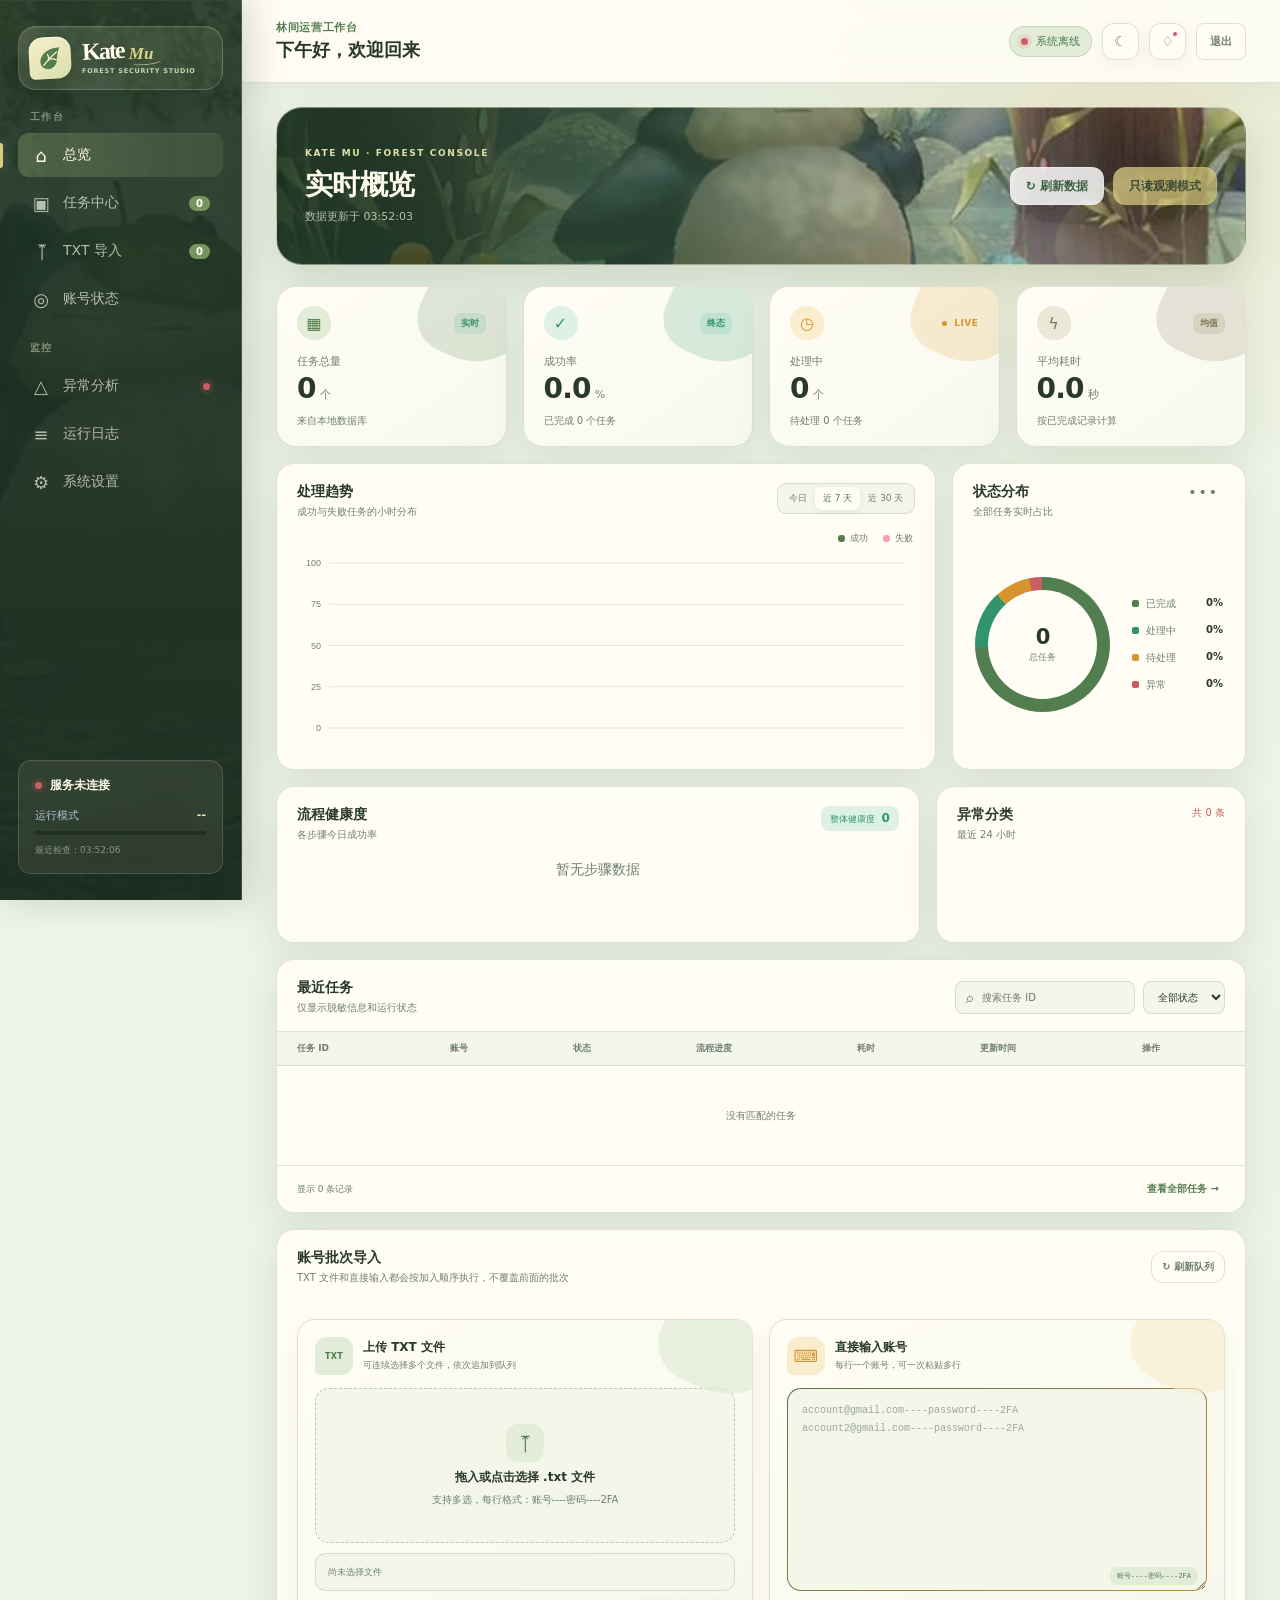
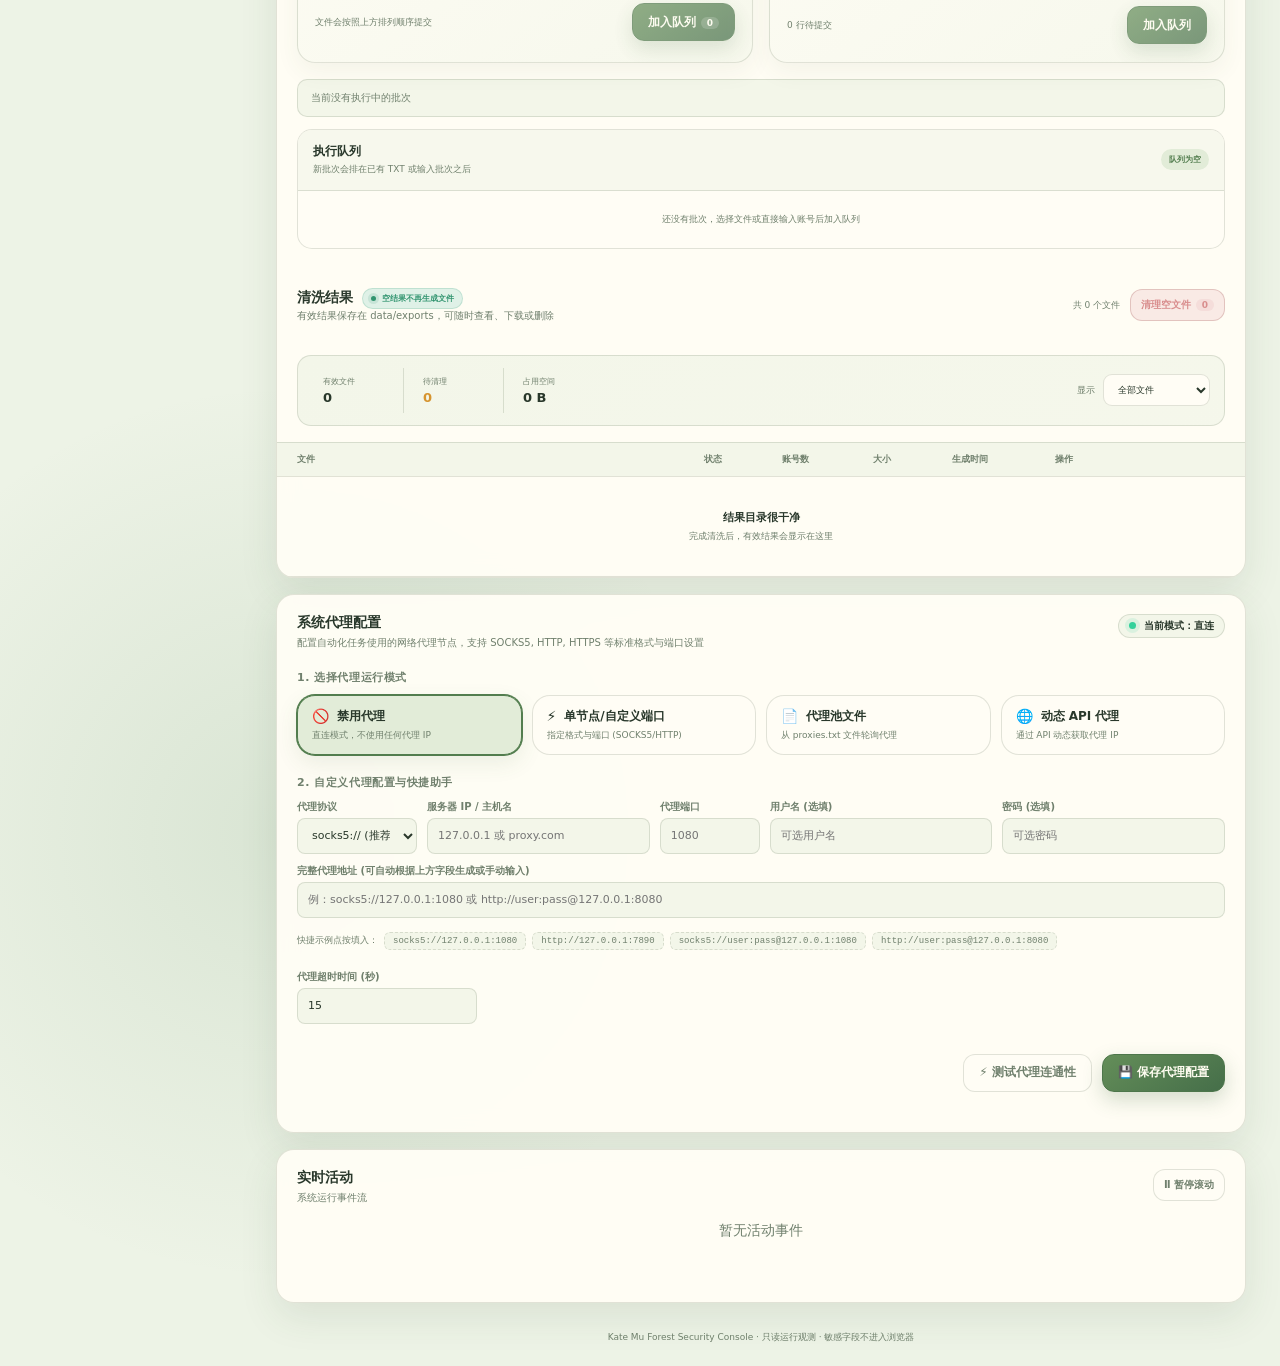
==== visual-dashboard/index.html @ 49e291da "Sample every proxy credential group" ====
<!doctype html>
<html lang="zh-CN">
<head>
  <meta charset="UTF-8">
  <meta name="viewport" content="width=device-width, initial-scale=1.0">
  <meta name="description" content="Kate Mu 森林主题账号安全处理工作台">
  <title>Kate Mu · 森林安全工作台</title>
  <link rel="icon" href="data:,">
  <link rel="stylesheet" href="styles.css?v=20260804-5">
</head>
<body>
  <div class="app-shell">
    <aside class="sidebar" id="sidebar">
      <a class="brand" href="#" aria-label="Kate Mu 首页">
        <span class="brand-mark" aria-hidden="true">
          <svg viewBox="0 0 48 48" role="img">
            <path class="leaf-main" d="M39.6 7.4C25.8 7.7 14.2 13.2 9.8 23.1c-3.2 7.2-.7 14.4 5.3 17.4 6.8 3.4 15.1.1 18.3-7.5 3.1-7.5 1.1-15.3 6.2-25.6Z"/>
            <path class="leaf-vein" d="M13.5 35.4c6.6-8.9 12.9-14.6 21.2-20.6M22 27.6c.2-4.3-.4-7.1-1.7-9.6M24.1 25.7c4.1-.3 7.1.2 9.8 1.4"/>
          </svg>
        </span>
        <span class="brand-copy">
          <strong class="brand-wordmark"><span>Kate</span><em>Mu</em></strong>
          <small>FOREST SECURITY STUDIO</small>
        </span>
      </a>

      <nav class="nav" aria-label="主导航">
        <p class="nav-label">工作台</p>
        <a class="nav-item active" href="#overview" data-view="overview">
          <span class="nav-icon">⌂</span><span>总览</span>
        </a>
        <a class="nav-item" href="#tasks" data-view="tasks">
          <span class="nav-icon">▣</span><span>任务中心</span><b class="nav-count" id="navTaskCount">0</b>
        </a>
        <a class="nav-item" href="#files" data-view="files">
          <span class="nav-icon">⤒</span><span>TXT 导入</span><b class="nav-count" id="exportCount">0</b>
        </a>
        <a class="nav-item" href="#accounts" data-view="accounts">
          <span class="nav-icon">◎</span><span>账号状态</span>
        </a>

        <p class="nav-label">监控</p>
        <a class="nav-item" href="#failures" data-view="failures">
          <span class="nav-icon">△</span><span>异常分析</span><b class="nav-dot"></b>
        </a>
        <a class="nav-item" href="#logs" data-view="logs">
          <span class="nav-icon">≡</span><span>运行日志</span>
        </a>
        <a class="nav-item" href="#settings" data-view="settings">
          <span class="nav-icon">⚙</span><span>系统设置</span>
        </a>
      </nav>

      <div class="sidebar-status">
        <div class="status-title"><span class="pulse" id="servicePulse"></span><span id="serviceStatus">正在连接服务</span></div>
        <div class="status-row"><span>运行模式</span><strong id="serviceMode">只读</strong></div>
        <div class="status-meter"><i id="serviceMeter" style="width: 0"></i></div>
        <small id="serviceChecked">最近检查：--</small>
      </div>
    </aside>
    <button class="sidebar-overlay" id="sidebarOverlay" aria-label="关闭菜单"></button>

    <main class="main-content">
      <header class="topbar">
        <button class="icon-button menu-button" id="menuButton" aria-label="打开菜单">☰</button>
        <div class="page-heading">
          <p>林间运营工作台</p>
          <h1>下午好，欢迎回来</h1>
        </div>
        <div class="topbar-actions">
          <div class="system-chip"><span class="pulse"></span>森林守护在线</div>
          <button class="icon-button" id="themeButton" aria-label="切换主题">☾</button>
          <button class="icon-button notification-button" aria-label="通知">♢<i></i></button>
          <form class="logout-form" action="/logout" method="post">
            <button class="logout-button" type="submit" title="退出登录" aria-label="退出登录">退出</button>
          </form>
        </div>
      </header>

      <section class="dashboard" id="overview">
        <div class="section-intro">
          <div class="intro-copy">
            <span class="forest-kicker">KATE MU · FOREST CONSOLE</span>
            <h2>实时概览</h2>
            <p id="currentTime">数据更新于 --:--:--</p>
          </div>
          <div class="intro-actions">
            <button class="button button-secondary" id="refreshButton">↻ 刷新数据</button>
            <button class="button button-primary" id="createButton" disabled title="只读控制台不提供账号操作">只读观测模式</button>
          </div>
        </div>

        <div class="metric-grid">
          <article class="metric-card accent-blue">
            <div class="metric-head"><span class="metric-icon">▦</span><span class="trend up">实时</span></div>
            <p>任务总量</p>
            <div class="metric-value"><strong id="metricTotal">0</strong><span>个</span></div>
            <small id="metricTotalHint">来自本地数据库</small>
          </article>
          <article class="metric-card accent-green">
            <div class="metric-head"><span class="metric-icon">✓</span><span class="trend up">终态</span></div>
            <p>成功率</p>
            <div class="metric-value"><strong id="metricSuccess">0.0</strong><span>%</span></div>
            <small id="metricSuccessHint">已完成 0 个任务</small>
          </article>
          <article class="metric-card accent-amber">
            <div class="metric-head"><span class="metric-icon">◷</span><span class="live-label"><i></i> LIVE</span></div>
            <p>处理中</p>
            <div class="metric-value"><strong id="metricProcessing">0</strong><span>个</span></div>
            <small id="metricProcessingHint">待处理 0 个任务</small>
          </article>
          <article class="metric-card accent-purple">
            <div class="metric-head"><span class="metric-icon">ϟ</span><span class="trend down">均值</span></div>
            <p>平均耗时</p>
            <div class="metric-value"><strong id="metricElapsed">0.0</strong><span>秒</span></div>
            <small>按已完成记录计算</small>
          </article>
        </div>

        <div class="analytics-grid">
          <article class="panel trend-panel">
            <div class="panel-head">
              <div><h3>处理趋势</h3><p>成功与失败任务的小时分布</p></div>
              <div class="segmented" id="rangeSelector">
                <button data-range="day">今日</button>
                <button class="active" data-range="week">近 7 天</button>
                <button data-range="month">近 30 天</button>
              </div>
            </div>
            <div class="legend"><span><i class="legend-success"></i>成功</span><span><i class="legend-failed"></i>失败</span></div>
            <div class="chart-wrap"><canvas id="trendChart" aria-label="处理趋势图"></canvas></div>
          </article>

          <article class="panel status-panel">
            <div class="panel-head">
              <div><h3>状态分布</h3><p>全部任务实时占比</p></div>
              <button class="more-button" aria-label="更多">•••</button>
            </div>
            <div class="donut-area">
              <div class="donut-chart" id="donutChart"><div><strong id="donutTotal">0</strong><span>总任务</span></div></div>
              <div class="donut-legend">
                <div><span><i class="dot verified"></i>已完成</span><strong id="distributionVerified">0%</strong></div>
                <div><span><i class="dot processing"></i>处理中</span><strong id="distributionProcessing">0%</strong></div>
                <div><span><i class="dot pending"></i>待处理</span><strong id="distributionPending">0%</strong></div>
                <div><span><i class="dot failed"></i>异常</span><strong id="distributionFailed">0%</strong></div>
              </div>
            </div>
          </article>
        </div>

        <div class="operations-grid">
          <article class="panel flow-panel">
            <div class="panel-head">
              <div><h3>流程健康度</h3><p>各步骤今日成功率</p></div>
              <span class="health-score">整体健康度 <b id="healthScore">0</b></span>
            </div>
            <div class="step-list" id="stepList"></div>
          </article>

          <article class="panel failure-panel">
            <div class="panel-head">
              <div><h3>异常分类</h3><p>最近 24 小时</p></div>
              <span class="total-failures" id="totalFailures">共 0 条</span>
            </div>
            <div class="failure-bars" id="failureBars"></div>
          </article>
        </div>

        <article class="panel table-panel" id="tasks">
          <div class="panel-head table-heading">
            <div><h3>最近任务</h3><p>仅显示脱敏信息和运行状态</p></div>
            <div class="table-tools">
              <label class="search-box"><span>⌕</span><input id="taskSearch" type="search" placeholder="搜索任务 ID"></label>
              <select id="statusFilter" aria-label="筛选状态">
                <option value="all">全部状态</option>
                <option value="VERIFIED">已完成</option>
                <option value="SANITIZING">处理中</option>
                <option value="PENDING">待处理</option>
                <option value="FAILED">异常</option>
              </select>
            </div>
          </div>
          <div class="table-scroll">
            <table>
              <thead><tr><th>任务 ID</th><th>账号</th><th>状态</th><th>流程进度</th><th>耗时</th><th>更新时间</th><th>操作</th></tr></thead>
              <tbody id="taskTableBody"></tbody>
            </table>
          </div>
          <div class="table-footer"><span id="tableCount">显示 6 条记录</span><button>查看全部任务 →</button></div>
        </article>

        <article class="panel import-panel" id="files">
          <div class="panel-head table-heading">
            <div><h3>账号批次导入</h3><p>TXT 文件和直接输入都会按加入顺序执行，不覆盖前面的批次</p></div>
            <button class="button button-secondary compact" id="refreshExports">↻ 刷新队列</button>
          </div>
          <div class="import-body">
            <div class="import-method-grid">
              <section class="import-method-card file-import-card">
                <div class="import-method-head">
                  <span class="import-method-icon">TXT</span>
                  <div><h4>上传 TXT 文件</h4><p>可连续选择多个文件，依次追加到队列</p></div>
                </div>
                <div class="dropzone compact-dropzone" id="uploadDropzone" role="button" tabindex="0" aria-label="选择 TXT 文件">
                  <div class="dropzone-icon">⤒</div>
                  <strong>拖入或点击选择 .txt 文件</strong>
                  <small>支持多选，每行格式：账号----密码----2FA</small>
                  <input type="file" id="txtFileInput" accept=".txt" multiple hidden>
                </div>
                <div class="selected-file-queue" id="selectedFileQueue">
                  <span class="selected-files-empty">尚未选择文件</span>
                </div>
                <div class="import-method-actions">
                  <span>文件会按照上方排列顺序提交</span>
                  <button class="button button-primary" id="uploadButton" disabled>
                    <span id="uploadQueueLabel">加入队列</span><b id="selectedFileCount">0</b>
                  </button>
                </div>
              </section>

              <section class="import-method-card paste-import-card">
                <div class="import-method-head">
                  <span class="import-method-icon paste">⌨</span>
                  <div><h4>直接输入账号</h4><p>每行一个账号，可一次粘贴多行</p></div>
                </div>
                <label class="credential-input-wrap" for="credentialTextInput">
                  <textarea id="credentialTextInput" spellcheck="false" placeholder="account@gmail.com----password----2FA&#10;account2@gmail.com----password----2FA"></textarea>
                  <span class="credential-format">账号----密码----2FA</span>
                </label>
                <div class="import-method-actions">
                  <span id="credentialLineCount">0 行待提交</span>
                  <button class="button button-primary" id="queueTextButton" disabled>加入队列</button>
                </div>
              </section>
            </div>

            <div class="import-status" id="importStatus">当前没有执行中的批次</div>
            <div class="import-queue-panel">
              <div class="import-queue-head">
                <div><h4>执行队列</h4><p>新批次会排在已有 TXT 或输入批次之后</p></div>
                <span id="importQueueSummary">队列为空</span>
              </div>
              <div class="import-queue-list" id="importQueueList">
                <div class="import-queue-empty">还没有批次，选择文件或直接输入账号后加入队列</div>
              </div>
            </div>
          </div>
          <div class="panel-head table-heading export-heading">
            <div>
              <div class="export-title-row">
                <h3>清洗结果</h3>
                <span class="export-policy-badge"><i></i>空结果不再生成文件</span>
              </div>
              <p>有效结果保存在 data/exports，可随时查看、下载或删除</p>
            </div>
            <div class="export-heading-actions">
              <span class="export-count-label" id="exportCountLabel">共 0 个文件</span>
              <button class="button button-danger compact" id="cleanupEmptyExports" disabled>
                <span id="cleanupEmptyLabel">清理空文件</span><b id="emptyExportCount">0</b>
              </button>
            </div>
          </div>
          <div class="export-summary-bar">
            <div class="export-summary-group">
              <div class="export-stat"><span>有效文件</span><strong id="validExportCount">0</strong></div>
              <div class="export-stat warning"><span>待清理</span><strong id="invalidExportCount">0</strong></div>
              <div class="export-stat"><span>占用空间</span><strong id="exportTotalSize">0 B</strong></div>
            </div>
            <label class="export-filter">
              <span>显示</span>
              <select id="exportFilter" aria-label="筛选清洗结果">
                <option value="all">全部文件</option>
                <option value="valid">仅有效文件</option>
                <option value="empty">仅空文件</option>
              </select>
            </label>
          </div>
          <div class="table-scroll">
            <table class="export-table">
              <thead><tr><th>文件</th><th>状态</th><th>账号数</th><th>大小</th><th>生成时间</th><th>操作</th></tr></thead>
              <tbody id="exportTableBody"></tbody>
            </table>
          </div>
        </article>

        <article class="panel settings-panel" id="settings">
          <div class="panel-head">
            <div>
              <h3>系统代理配置</h3>
              <p>配置自动化任务使用的网络代理节点，支持 SOCKS5, HTTP, HTTPS 等标准格式与端口设置</p>
            </div>
            <div class="proxy-badge" id="proxyStatusBadge">
              <span class="pulse" id="proxyPulse"></span><strong id="proxyActiveLabel">当前模式：直连</strong>
            </div>
          </div>

          <div class="settings-body">
            <div class="settings-group">
              <label class="group-title">1. 选择代理运行模式</label>
              <div class="proxy-mode-grid">
                <label class="mode-card">
                  <input type="radio" name="proxyMode" value="none" checked>
                  <div class="card-content">
                    <div class="card-head"><span class="mode-icon">🚫</span><strong>禁用代理</strong></div>
                    <p>直连模式，不使用任何代理 IP</p>
                  </div>
                </label>
                <label class="mode-card">
                  <input type="radio" name="proxyMode" value="custom">
                  <div class="card-content">
                    <div class="card-head"><span class="mode-icon">⚡</span><strong>单节点/自定义端口</strong></div>
                    <p>指定格式与端口 (SOCKS5/HTTP)</p>
                  </div>
                </label>
                <label class="mode-card">
                  <input type="radio" name="proxyMode" value="file">
                  <div class="card-content">
                    <div class="card-head"><span class="mode-icon">📄</span><strong>代理池文件</strong></div>
                    <p>从 proxies.txt 文件轮询代理</p>
                  </div>
                </label>
                <label class="mode-card">
                  <input type="radio" name="proxyMode" value="api">
                  <div class="card-content">
                    <div class="card-head"><span class="mode-icon">🌐</span><strong>动态 API 代理</strong></div>
                    <p>通过 API 动态获取代理 IP</p>
                  </div>
                </label>
              </div>
            </div>

            <div class="settings-group mode-panel" id="customProxyPanel">
              <label class="group-title">2. 自定义代理配置与快捷助手</label>
              
              <div class="builder-grid">
                <div class="form-field">
                  <label for="builderScheme">代理协议</label>
                  <select id="builderScheme">
                    <option value="socks5">socks5:// (推荐)</option>
                    <option value="http">http://</option>
                    <option value="https">https://</option>
                    <option value="socks5h">socks5h://</option>
                  </select>
                </div>
                <div class="form-field">
                  <label for="builderHost">服务器 IP / 主机名</label>
                  <input type="text" id="builderHost" placeholder="127.0.0.1 或 proxy.com">
                </div>
                <div class="form-field">
                  <label for="builderPort">代理端口</label>
                  <input type="number" id="builderPort" placeholder="1080" min="1" max="65535">
                </div>
                <div class="form-field">
                  <label for="builderUser">用户名 (选填)</label>
                  <input type="text" id="builderUser" placeholder="可选用户名">
                </div>
                <div class="form-field">
                  <label for="builderPass">密码 (选填)</label>
                  <input type="password" id="builderPass" placeholder="可选密码">
                </div>
              </div>

              <div class="form-field full-width">
                <label for="customProxyInput">完整代理地址 (可自动根据上方字段生成或手动输入)</label>
                <input type="text" id="customProxyInput" placeholder="例：socks5://127.0.0.1:1080 或 http://user:pass@127.0.0.1:8080">
              </div>

              <div class="format-presets">
                <span class="preset-label">快捷示例点按填入：</span>
                <button type="button" class="preset-chip" data-preset="socks5://127.0.0.1:1080">socks5://127.0.0.1:1080</button>
                <button type="button" class="preset-chip" data-preset="http://127.0.0.1:7890">http://127.0.0.1:7890</button>
                <button type="button" class="preset-chip" data-preset="socks5://user:pass@127.0.0.1:1080">socks5://user:pass@127.0.0.1:1080</button>
                <button type="button" class="preset-chip" data-preset="http://user:pass@127.0.0.1:8080">http://user:pass@127.0.0.1:8080</button>
              </div>
            </div>

            <div class="settings-group mode-panel" id="fileProxyPanel" style="display: none;">
              <label class="group-title">2. 上传代理池文件</label>
              <input type="hidden" id="proxyFileInput" value="">
              <input type="file" id="proxyPoolFileInput" accept=".txt,text/plain" hidden>
              <div class="proxy-file-upload">
                <button type="button" class="button button-secondary" id="chooseProxyFileBtn">选择 TXT 文件</button>
                <div class="proxy-file-summary">
                  <strong id="proxyPoolFileName">尚未上传代理池</strong>
                  <small id="proxyPoolFileMeta">文件将保存到持久化存储</small>
                </div>
                <button type="button" class="button button-primary" id="uploadProxyFileBtn" disabled>上传并启用</button>
              </div>
              <div class="format-presets">
                <span class="preset-label">代理池文件格式规范 (每行一个，自动解析以下格式)：</span>
                <span class="preset-chip">socks5://user:pass@host:port</span>
                <span class="preset-chip">http://user:pass@host:port</span>
                <span class="preset-chip">host:port:user:pass</span>
                <span class="preset-chip">host:port</span>
              </div>
            </div>

            <div class="settings-group mode-panel" id="apiProxyPanel" style="display: none;">
              <label class="group-title">2. 动态 API 配置</label>
              <div class="form-field full-width">
                <label for="proxyApiUrlInput">代理 API 提取地址</label>
                <input type="text" id="proxyApiUrlInput" placeholder="https://api.proxyservice.com/get?num=1&format=json">
              </div>
            </div>

            <div class="settings-group">
              <div class="form-field short-width">
                <label for="proxyTimeoutInput">代理超时时间 (秒)</label>
                <input type="number" id="proxyTimeoutInput" value="15" min="3" max="120">
              </div>
            </div>

            <div class="test-result-box" id="testResultBox" style="display: none;"></div>

            <div class="settings-actions">
              <button class="button button-secondary" id="testProxyBtn">⚡ 测试代理连通性</button>
              <button class="button button-primary" id="saveProxyBtn">💾 保存代理配置</button>
            </div>
          </div>
        </article>

        <article class="panel activity-panel" id="logs">
          <div class="panel-head">
            <div><h3>实时活动</h3><p>系统运行事件流</p></div>
            <button class="button button-secondary compact" id="pauseLogButton">Ⅱ 暂停滚动</button>
          </div>
          <div class="activity-stream" id="activityStream"></div>
        </article>
      </section>

        <footer>Kate Mu Forest Security Console · 只读运行观测 · 敏感字段不进入浏览器</footer>
    </main>
  </div>

  <div class="modal-backdrop" id="exportModal" aria-hidden="true">
    <div class="modal export-modal">
      <button class="modal-close" id="exportModalClose" aria-label="关闭">×</button>
      <div class="modal-icon">⤓</div>
      <h3 id="exportModalTitle">查看 TXT</h3>
      <p>每行格式：邮箱----新密码----新2FA</p>
      <pre id="exportModalContent"></pre>
      <a class="button button-primary modal-submit" id="exportDownload" href="#" download>下载 TXT</a>
    </div>
  </div>

  <div class="toast" id="toast"><span>✓</span><p>数据已刷新</p></div>
  <script src="app.js?v=20260804-8"></script>
</body>
</html>
---- visual-dashboard/styles.css ----
/* Forest watercolor theme inspired by the supplied pond illustration */
:root {
  --bg: #edf3e6;
  --surface: #fffdf5;
  --surface-soft: #f3f6e9;
  --sidebar: #263a2c;
  --sidebar-soft: rgba(246, 239, 210, .09);
  --text: #29382b;
  --muted: #70806d;
  --border: rgba(68, 91, 58, .16);
  --primary: #527d4e;
  --primary-soft: #e2ecd8;
  --green: #31946f;
  --green-soft: #dff1e7;
  --amber: #d6942f;
  --amber-soft: #faedcd;
  --red: #c95f62;
  --red-soft: #f7e2df;
  --purple: #7d7758;
  --purple-soft: #ebe8d8;
  --shadow: 0 14px 38px rgba(53, 75, 47, .10);
  --radius: 18px;
  --leaf-gradient: linear-gradient(145deg, #89ad68 0%, #456f48 100%);
}

body.dark {
  --bg: #111c16;
  --surface: #1a2920;
  --surface-soft: #23352a;
  --text: #f1f0df;
  --muted: #abb8a4;
  --border: rgba(191, 210, 171, .14);
  --primary: #8caf72;
  --primary-soft: #2d442f;
  --green: #67c49d;
  --green-soft: #234438;
  --amber: #e1ad58;
  --amber-soft: #48381f;
  --red: #e38282;
  --red-soft: #492a2b;
  --purple: #c0b98c;
  --purple-soft: #3c3a2c;
  --shadow: 0 16px 42px rgba(0, 0, 0, .26);
}

* { box-sizing: border-box; }
html { scroll-behavior: smooth; }
body {
  margin: 0;
  background: var(--bg);
  color: var(--text);
  font-family: Inter, "PingFang SC", "Microsoft YaHei", system-ui, -apple-system, sans-serif;
  font-size: 14px;
  transition: background .25s, color .25s;
}
button, input, select { font: inherit; }
button, a { -webkit-tap-highlight-color: transparent; }
button { cursor: pointer; }
button:disabled { cursor: not-allowed; opacity: .7; }
a { color: inherit; text-decoration: none; }

.app-shell { min-height: 100vh; }
.sidebar {
  position: fixed;
  inset: 0 auto 0 0;
  z-index: 30;
  width: 242px;
  padding: 26px 18px;
  display: flex;
  flex-direction: column;
  background: var(--sidebar);
  color: #b9c4d5;
  transition: transform .25s ease;
}
.sidebar-overlay { display: none; }
.brand { display: flex; align-items: center; gap: 12px; padding: 0 10px 24px; color: white; }
.brand-mark {
  width: 42px; height: 42px; border-radius: 13px; display: grid; place-items: center;
  background: linear-gradient(145deg, #3f7bf0, #6b62e9); font-size: 21px; font-weight: 800;
  box-shadow: 0 8px 22px rgba(47, 104, 233, .35);
}
.brand-copy { display: grid; gap: 2px; }
.brand-copy strong { font-size: 19px; letter-spacing: 2.2px; }
.brand-copy small { font-size: 9px; letter-spacing: 1.7px; color: #6f819b; }
.nav { flex: 1; }
.nav-label { margin: 20px 12px 9px; color: #60708a; font-size: 10px; font-weight: 700; letter-spacing: 1.4px; }
.nav-item {
  min-height: 44px; margin: 4px 0; padding: 0 13px; display: flex; align-items: center; gap: 12px;
  border-radius: 11px; color: #93a2b9; transition: .2s ease;
}
.nav-item:hover { color: white; background: rgba(255,255,255,.045); }
.nav-item.active { color: white; background: linear-gradient(90deg, rgba(61,119,238,.28), rgba(61,119,238,.1)); }
.nav-item.active::before { content: ""; position: absolute; left: 0; width: 3px; height: 25px; border-radius: 0 4px 4px 0; background: #4c82f0; }
.nav-icon { width: 20px; font-size: 18px; text-align: center; }
.nav-count { margin-left: auto; padding: 2px 7px; border-radius: 12px; background: #2e67d5; color: white; font-size: 10px; }
.nav-dot { margin-left: auto; width: 7px; height: 7px; border-radius: 50%; background: var(--red); box-shadow: 0 0 0 4px rgba(235,90,105,.12); }
.sidebar-status { padding: 16px; border: 1px solid rgba(255,255,255,.07); border-radius: 13px; background: rgba(255,255,255,.035); }
.status-title { display: flex; align-items: center; gap: 8px; color: #e1e7f0; font-size: 12px; font-weight: 600; }
.pulse { width: 7px; height: 7px; display: inline-block; border-radius: 50%; background: #33d19b; box-shadow: 0 0 0 4px rgba(51,209,155,.13); }
.pulse.offline { background: var(--red); box-shadow: 0 0 0 4px rgba(235,90,105,.13); }
.status-row { margin: 14px 0 8px; display: flex; justify-content: space-between; font-size: 11px; }
.status-row strong { color: white; }
.status-meter { height: 4px; overflow: hidden; border-radius: 8px; background: #26334a; }
.status-meter i { height: 100%; display: block; border-radius: inherit; background: linear-gradient(90deg, #31cc98, #4c82f0); }
.sidebar-status small { display: block; margin-top: 9px; color: #64748c; font-size: 9px; }

.main-content { min-height: 100vh; margin-left: 242px; }
.topbar {
  height: 83px; padding: 0 34px; display: flex; align-items: center; justify-content: space-between;
  border-bottom: 1px solid var(--border); background: color-mix(in srgb, var(--surface) 94%, transparent);
  position: sticky; top: 0; z-index: 20; backdrop-filter: blur(14px);
}
.page-heading p { margin: 0 0 3px; color: var(--muted); font-size: 11px; }
.page-heading h1 { margin: 0; font-size: 18px; }
.topbar-actions { display: flex; align-items: center; gap: 10px; }
.system-chip { padding: 7px 11px; display: flex; align-items: center; gap: 8px; border: 1px solid var(--border); border-radius: 9px; background: var(--surface); color: var(--muted); font-size: 11px; }
.icon-button { width: 37px; height: 37px; display: grid; place-items: center; border: 1px solid var(--border); border-radius: 10px; background: var(--surface); color: var(--muted); }
.icon-button:hover { color: var(--primary); border-color: #b9ccf7; }
.notification-button { position: relative; }
.notification-button i { position: absolute; top: 7px; right: 7px; width: 6px; height: 6px; border-radius: 50%; background: var(--red); border: 1px solid var(--surface); }
.avatar { width: 37px; height: 37px; display: grid; place-items: center; border-radius: 10px; background: linear-gradient(145deg,#cad8f7,#e3e9fa); color: #35528c; font-size: 11px; font-weight: 800; }
.logout-form { margin: 0; }
.logout-button { height: 37px; padding: 0 13px; border: 1px solid var(--border); border-radius: 8px; background: var(--surface); color: var(--muted); font-size: 11px; font-weight: 650; }
.logout-button:hover { color: var(--primary); border-color: #9bb68f; }
.menu-button { display: none; }

.dashboard { max-width: 1540px; margin: auto; padding: 30px 34px 20px; }
.section-intro { margin-bottom: 21px; display: flex; justify-content: space-between; align-items: center; }
.section-intro h2 { margin: 0 0 5px; font-size: 22px; }
.section-intro p { margin: 0; color: var(--muted); font-size: 11px; }
.intro-actions { display: flex; gap: 9px; }
.button { min-height: 38px; padding: 0 15px; border-radius: 10px; font-weight: 600; font-size: 12px; }
.button-primary { border: 1px solid var(--primary); background: var(--primary); color: white; box-shadow: 0 7px 18px rgba(44,107,237,.2); }
.button-primary:hover { background: #205bd0; }
.button-secondary { border: 1px solid var(--border); background: var(--surface); color: var(--muted); }
.button-secondary:hover { color: var(--primary); border-color: #b9ccf7; }
.compact { min-height: 32px; padding: 0 10px; font-size: 10px; }

.metric-grid { display: grid; grid-template-columns: repeat(4, minmax(0, 1fr)); gap: 16px; }
.metric-card { position: relative; min-width: 0; padding: 19px 20px 18px; overflow: hidden; border: 1px solid var(--border); border-radius: var(--radius); background: var(--surface); box-shadow: var(--shadow); }
.metric-card::after { content: ""; position: absolute; right: -25px; top: -30px; width: 90px; height: 90px; border-radius: 50%; opacity: .16; }
.metric-head { display: flex; justify-content: space-between; align-items: center; }
.metric-icon { width: 34px; height: 34px; display: grid; place-items: center; border-radius: 10px; font-size: 16px; }
.accent-blue .metric-icon { background: var(--primary-soft); color: var(--primary); }
.accent-blue::after { background: var(--primary); }
.accent-green .metric-icon { background: var(--green-soft); color: var(--green); }
.accent-green::after { background: var(--green); }
.accent-amber .metric-icon { background: var(--amber-soft); color: var(--amber); }
.accent-amber::after { background: var(--amber); }
.accent-purple .metric-icon { background: #f0edff; color: var(--purple); }
.accent-purple::after { background: var(--purple); }
.metric-card > p { margin: 14px 0 4px; color: var(--muted); font-size: 11px; }
.metric-value { display: flex; align-items: baseline; gap: 4px; }
.metric-value strong { font-size: 28px; line-height: 1.15; letter-spacing: -.8px; }
.metric-value span { color: var(--muted); font-size: 11px; }
.metric-card > small { display: block; margin-top: 9px; color: #9aa7b9; font-size: 10px; }
.trend { padding: 4px 7px; border-radius: 7px; font-size: 9px; font-weight: 700; }
.trend.up { color: var(--green); background: var(--green-soft); }
.trend.down { color: var(--purple); background: #f0edff; }
.live-label { color: var(--amber); font-size: 9px; font-weight: 800; letter-spacing: .5px; }
.live-label i { width: 5px; height: 5px; margin-right: 4px; display: inline-block; border-radius: 50%; background: var(--amber); animation: blink 1.2s infinite; }

.panel { border: 1px solid var(--border); border-radius: var(--radius); background: var(--surface); box-shadow: var(--shadow); }
.analytics-grid { margin-top: 16px; display: grid; grid-template-columns: minmax(0, 1.8fr) minmax(290px, .8fr); gap: 16px; }
.panel-head { padding: 19px 20px 0; display: flex; align-items: flex-start; justify-content: space-between; gap: 14px; }
.panel-head h3 { margin: 0 0 4px; font-size: 14px; }
.panel-head p { margin: 0; color: var(--muted); font-size: 10px; }
.segmented { padding: 3px; display: flex; border: 1px solid var(--border); border-radius: 9px; background: var(--surface-soft); }
.segmented button { padding: 5px 8px; border: 0; border-radius: 6px; background: transparent; color: var(--muted); font-size: 9px; }
.segmented button.active { background: var(--surface); color: var(--primary); box-shadow: 0 2px 7px rgba(33,54,89,.08); }
.legend { height: 30px; padding: 8px 22px 0; display: flex; justify-content: flex-end; gap: 15px; color: var(--muted); font-size: 9px; }
.legend span { display: flex; align-items: center; gap: 5px; }
.legend i { width: 7px; height: 7px; display: inline-block; border-radius: 3px; }
.legend-success { background: var(--primary); }
.legend-failed { background: #f3a1aa; }
.chart-wrap { height: 220px; padding: 0 18px 14px; }
#trendChart { width: 100%; height: 100%; }
.more-button { border: 0; background: transparent; color: var(--muted); letter-spacing: 2px; }
.donut-area { min-height: 248px; padding: 22px 22px 20px; display: grid; grid-template-columns: 135px 1fr; gap: 22px; align-items: center; }
.donut-chart { width: 135px; aspect-ratio: 1; display: grid; place-items: center; border-radius: 50%; background: conic-gradient(var(--primary) 0 74.2%, var(--green) 74.2% 88.2%, var(--amber) 88.2% 96.8%, var(--red) 96.8%); position: relative; }
.donut-chart::before { content: ""; position: absolute; inset: 13px; border-radius: 50%; background: var(--surface); }
.donut-chart > div { position: relative; z-index: 1; display: grid; text-align: center; }
.donut-chart strong { font-size: 21px; }
.donut-chart span { margin-top: 2px; color: var(--muted); font-size: 9px; }
.donut-legend { display: grid; gap: 13px; }
.donut-legend > div { display: flex; justify-content: space-between; gap: 10px; font-size: 10px; }
.donut-legend span { display: flex; align-items: center; gap: 7px; color: var(--muted); white-space: nowrap; }
.dot { width: 7px; height: 7px; display: inline-block; border-radius: 2px; }
.verified { background: var(--primary); }.processing { background: var(--green); }.pending { background: var(--amber); }.failed { background: var(--red); }

.operations-grid { margin-top: 16px; display: grid; grid-template-columns: minmax(0, 1.35fr) minmax(290px, .65fr); gap: 16px; }
.health-score { padding: 5px 9px; border-radius: 8px; background: var(--green-soft); color: var(--green); font-size: 9px; }
.health-score b { margin-left: 4px; font-size: 12px; }
.step-list { padding: 19px 20px 21px; display: grid; grid-template-columns: repeat(4, 1fr); gap: 15px 12px; }
.step-item { min-width: 0; }
.step-item.active { padding: 6px 7px; margin: -6px -7px; border-radius: 8px; background: rgba(48,113,229,.08); }
.step-meta { margin-bottom: 7px; display: flex; justify-content: space-between; gap: 5px; font-size: 9px; }
.step-meta span { overflow: hidden; text-overflow: ellipsis; white-space: nowrap; color: var(--muted); }
.step-meta em { color: var(--primary); font-style: normal; font-weight: 700; }
.step-meta b { color: var(--text); }
.step-track { height: 5px; border-radius: 5px; background: var(--border); overflow: hidden; }
.step-track i { height: 100%; display: block; border-radius: inherit; background: linear-gradient(90deg,var(--primary),#6797f4); }
.total-failures { color: var(--red); font-size: 10px; }
.failure-bars { padding: 18px 20px 20px; display: grid; gap: 12px; }
.failure-item > div { margin-bottom: 5px; display: flex; justify-content: space-between; color: var(--muted); font-size: 9px; }
.failure-item b { color: var(--text); }
.failure-item progress { width: 100%; height: 5px; border: 0; border-radius: 6px; overflow: hidden; appearance: none; }
.failure-item progress::-webkit-progress-bar { background: var(--border); }
.failure-item progress::-webkit-progress-value { border-radius: 6px; background: linear-gradient(90deg,#ef7885,var(--red)); }

.table-panel { margin-top: 16px; overflow: hidden; }
.table-heading { align-items: center; padding-bottom: 16px; }
.table-tools { display: flex; gap: 8px; }
.search-box { min-width: 180px; height: 33px; padding: 0 10px; display: flex; align-items: center; gap: 7px; border: 1px solid var(--border); border-radius: 8px; background: var(--surface-soft); color: var(--muted); }
.search-box input { width: 100%; border: 0; outline: 0; background: transparent; color: var(--text); font-size: 10px; }
.table-tools select, .modal select, .modal input { border: 1px solid var(--border); outline: 0; border-radius: 8px; background: var(--surface-soft); color: var(--text); }
.table-tools select { padding: 0 10px; font-size: 10px; }
.table-scroll { overflow-x: auto; }
table { width: 100%; border-collapse: collapse; }
th { padding: 10px 20px; border-top: 1px solid var(--border); border-bottom: 1px solid var(--border); background: var(--surface-soft); color: var(--muted); text-align: left; font-size: 9px; font-weight: 600; white-space: nowrap; }
td { height: 55px; padding: 9px 20px; border-bottom: 1px solid var(--border); font-size: 10px; white-space: nowrap; }
tbody tr:hover { background: color-mix(in srgb, var(--primary-soft) 38%, transparent); }
.task-id { font-family: ui-monospace, SFMono-Regular, Consolas, monospace; color: var(--primary); font-weight: 700; }
.account-cell { display: flex; align-items: center; gap: 9px; }
.account-badge { width: 28px; height: 28px; display: grid; place-items: center; border-radius: 8px; background: var(--primary-soft); color: var(--primary); font-size: 9px; font-weight: 800; }
.status-badge { display: inline-flex; align-items: center; gap: 5px; padding: 4px 8px; border-radius: 12px; font-size: 9px; font-weight: 700; }
.status-badge::before { content: ""; width: 5px; height: 5px; border-radius: 50%; background: currentColor; }
.status-VERIFIED { color: var(--green); background: var(--green-soft); }
.status-SANITIZING { color: var(--primary); background: var(--primary-soft); }
.status-PENDING { color: var(--amber); background: var(--amber-soft); }
.status-FAILED { color: var(--red); background: var(--red-soft); }
.progress-cell { min-width: 135px; }
.progress-info { display: flex; align-items: center; gap: 8px; }
.mini-progress { width: 80px; height: 4px; overflow: hidden; border-radius: 5px; background: var(--border); }
.mini-progress i { display: block; height: 100%; border-radius: inherit; background: var(--primary); }
.progress-info span { color: var(--muted); font-size: 9px; }
.progress-info small { display: block; margin-top: 4px; color: var(--primary); font-size: 8px; }
.row-action { min-width: 42px; height: 28px; padding: 0 9px; border: 1px solid transparent; border-radius: 7px; background: transparent; color: var(--muted); font-size: 9px; }
.row-action:hover { background: var(--surface-soft); color: var(--primary); }
.row-delete { color: var(--red); }
.row-delete:hover { border-color: #f3c0c7; background: var(--red-soft); color: var(--red); }
.row-delete:disabled { color: var(--muted); background: transparent; }
.empty-row { height: 100px; text-align: center; color: var(--muted); }
.table-footer { min-height: 46px; padding: 0 20px; display: flex; align-items: center; justify-content: space-between; color: var(--muted); font-size: 9px; }
.table-footer button { border: 0; background: transparent; color: var(--primary); font-size: 10px; font-weight: 600; }

.activity-panel { margin-top: 16px; }
.activity-stream { min-height: 94px; padding: 17px 20px 20px; display: grid; grid-template-columns: repeat(4, 1fr); gap: 12px; }
.activity-item { padding: 11px 12px; display: flex; gap: 9px; border: 1px solid var(--border); border-radius: 10px; background: var(--surface-soft); animation: appear .35s ease; }
.activity-item > i { width: 7px; height: 7px; margin-top: 4px; flex: 0 0 auto; border-radius: 50%; }
.activity-item.success > i { background: var(--green); }.activity-item.info > i { background: var(--primary); }.activity-item.warning > i { background: var(--amber); }.activity-item.error > i { background: var(--red); }
.activity-item p { margin: 0 0 4px; overflow: hidden; text-overflow: ellipsis; color: var(--text); font-size: 9px; white-space: nowrap; }
.activity-item small { color: var(--muted); font-size: 8px; }
footer { padding: 8px 34px 22px; color: var(--muted); text-align: center; font-size: 9px; }

.modal-backdrop { position: fixed; inset: 0; z-index: 100; display: grid; place-items: center; padding: 20px; background: rgba(7,13,25,.55); opacity: 0; visibility: hidden; transition: .2s; backdrop-filter: blur(4px); }
.modal-backdrop.open { opacity: 1; visibility: visible; }
.modal { width: min(420px, 100%); padding: 27px; position: relative; border: 1px solid var(--border); border-radius: 18px; background: var(--surface); box-shadow: 0 25px 70px rgba(0,0,0,.22); transform: translateY(12px); transition: .2s; }
.modal-backdrop.open .modal { transform: translateY(0); }
.modal-close { position: absolute; top: 12px; right: 12px; width: 30px; height: 30px; border: 0; border-radius: 8px; background: var(--surface-soft); color: var(--muted); font-size: 19px; }
.modal-icon { width: 39px; height: 39px; display: grid; place-items: center; border-radius: 11px; background: var(--primary-soft); color: var(--primary); }
.modal h3 { margin: 16px 0 7px; }
.modal > p { margin: 0 0 19px; color: var(--muted); line-height: 1.7; font-size: 11px; }
.modal label { margin-top: 12px; display: grid; gap: 7px; color: var(--muted); font-size: 10px; }
.modal input, .modal select { width: 100%; height: 39px; padding: 0 11px; }
.modal-submit { width: 100%; margin-top: 20px; }
.toast { position: fixed; z-index: 120; right: 25px; bottom: 25px; min-width: 210px; padding: 13px 15px; display: flex; align-items: center; gap: 10px; border: 1px solid #cdeee4; border-radius: 11px; background: var(--surface); box-shadow: 0 12px 40px rgba(22,55,46,.15); opacity: 0; transform: translateY(15px); pointer-events: none; transition: .25s; }
.toast.show { opacity: 1; transform: translateY(0); }
.toast span { width: 23px; height: 23px; display: grid; place-items: center; border-radius: 50%; background: var(--green-soft); color: var(--green); font-size: 11px; }
.toast p { margin: 0; font-size: 11px; }

@keyframes blink { 50% { opacity: .3; } }
@keyframes appear { from { opacity: 0; transform: translateY(4px); } }

@media (max-width: 1180px) {
  .metric-grid { grid-template-columns: repeat(2, 1fr); }
  .analytics-grid, .operations-grid { grid-template-columns: 1fr; }
  .activity-stream { grid-template-columns: repeat(2, 1fr); }
}
@media (max-width: 820px) {
  .sidebar { transform: translateX(-100%); box-shadow: 20px 0 60px rgba(0,0,0,.25); }
  .sidebar.open { transform: translateX(0); }
  .sidebar-overlay { position: fixed; inset: 0; z-index: 29; display: block; border: 0; background: rgba(7,13,25,.42); opacity: 0; visibility: hidden; transition: .25s; }
  .sidebar.open + .sidebar-overlay { opacity: 1; visibility: visible; }
  .main-content { margin-left: 0; }
  .menu-button { display: grid; }
  .page-heading { margin-right: auto; margin-left: 12px; }
  .system-chip { display: none; }
  .topbar { padding: 0 18px; }
  .dashboard { padding: 24px 18px 16px; }
  .table-tools { width: 100%; }
  .table-heading { align-items: flex-start; flex-direction: column; }
  .search-box { flex: 1; }
  footer { padding-inline: 18px; }
}
@media (max-width: 560px) {
  .section-intro { align-items: flex-start; gap: 16px; flex-direction: column; }
  .intro-actions { width: 100%; }
  .intro-actions .button { flex: 1; }
  .metric-grid { grid-template-columns: 1fr; }
  .donut-area { grid-template-columns: 1fr; justify-items: center; }
  .donut-legend { width: 100%; }
  .step-list { grid-template-columns: repeat(2, 1fr); }
  .activity-stream { grid-template-columns: 1fr; }
  .topbar-actions .notification-button { display: none; }
}

.import-panel { margin-top: 16px; overflow: hidden; }
.import-body { padding: 18px 20px 20px; }
.import-method-grid { display: grid; grid-template-columns: repeat(2, minmax(0, 1fr)); gap: 16px; }
.import-method-card {
  position: relative;
  min-width: 0;
  padding: 17px;
  overflow: hidden;
  border: 1px solid var(--border);
  border-radius: 18px;
  background: linear-gradient(145deg, var(--surface) 0%, color-mix(in srgb, var(--surface-soft) 72%, var(--surface)) 100%);
  box-shadow: 0 9px 24px rgba(61, 82, 53, .06);
}
.import-method-card::after {
  content: "";
  position: absolute;
  top: -54px;
  right: -45px;
  width: 130px;
  height: 130px;
  border-radius: 48% 52% 65% 35%;
  background: color-mix(in srgb, var(--primary-soft) 70%, transparent);
  transform: rotate(25deg);
  pointer-events: none;
}
.paste-import-card::after { background: color-mix(in srgb, var(--amber-soft) 66%, transparent); }
.import-method-head { position: relative; z-index: 1; margin-bottom: 13px; display: flex; align-items: center; gap: 10px; }
.import-method-head > div { min-width: 0; }
.import-method-head h4, .import-queue-head h4 { margin: 0 0 3px; color: var(--text); font-size: 12px; }
.import-method-head p, .import-queue-head p { margin: 0; color: var(--muted); font-size: 9px; line-height: 1.5; }
.import-method-icon {
  width: 38px;
  height: 38px;
  flex: 0 0 auto;
  display: grid;
  place-items: center;
  border-radius: 12px 12px 12px 5px;
  background: var(--primary-soft);
  color: var(--primary);
  font-size: 8px;
  font-weight: 900;
  letter-spacing: .04em;
}
.import-method-icon.paste { background: var(--amber-soft); color: var(--amber); font-size: 17px; }
.dropzone {
  min-height: 150px;
  padding: 18px;
  display: flex;
  align-items: center;
  justify-content: center;
  flex-direction: column;
  gap: 7px;
  border: 1px dashed #b9c6d8;
  border-radius: 12px;
  background: var(--surface-soft);
  color: var(--muted);
  text-align: center;
  cursor: pointer;
  transition: border-color .2s ease, background .2s ease;
}
.compact-dropzone { min-height: 155px; padding: 15px; border-radius: 14px; }
.compact-dropzone .dropzone-icon { width: 38px; height: 38px; }
.dropzone:hover, .dropzone.dragging, .dropzone:focus-visible {
  border-color: var(--primary);
  background: var(--primary-soft);
  outline: 0;
}
.dropzone-icon {
  width: 42px;
  height: 42px;
  display: grid;
  place-items: center;
  border-radius: 12px;
  background: var(--primary-soft);
  color: var(--primary);
  font-size: 19px;
}
.dropzone strong { color: var(--text); font-size: 12px; }
.dropzone small { font-size: 10px; }
.selected-file-queue {
  min-height: 38px;
  max-height: 90px;
  margin-top: 10px;
  padding: 6px;
  display: flex;
  align-items: flex-start;
  flex-wrap: wrap;
  gap: 6px;
  overflow-y: auto;
  border: 1px solid var(--border);
  border-radius: 11px;
  background: var(--surface-soft);
}
.selected-files-empty { margin: auto 6px; color: var(--muted); font-size: 9px; }
.selected-file-chip {
  max-width: 100%;
  padding: 6px 7px 6px 9px;
  display: inline-flex;
  align-items: center;
  gap: 7px;
  border: 1px solid color-mix(in srgb, var(--primary) 18%, var(--border));
  border-radius: 9px;
  background: var(--surface);
  color: var(--text);
  font-size: 8px;
}
.selected-file-chip i { color: var(--primary); font-style: normal; font-weight: 800; }
.selected-file-chip span { max-width: 180px; overflow: hidden; text-overflow: ellipsis; white-space: nowrap; }
.selected-file-chip button { width: 18px; height: 18px; padding: 0; border: 0; border-radius: 50%; background: var(--red-soft); color: var(--red); font-size: 11px; line-height: 1; }
.credential-input-wrap { position: relative; display: block; }
.credential-input-wrap textarea {
  width: 100%;
  min-height: 203px;
  padding: 13px 14px 35px;
  resize: vertical;
  border: 1px solid var(--border);
  border-radius: 14px;
  outline: 0;
  background:
    linear-gradient(var(--surface-soft), var(--surface-soft)) padding-box,
    linear-gradient(145deg, var(--primary), var(--amber)) border-box;
  color: var(--text);
  font-family: ui-monospace, SFMono-Regular, Consolas, monospace;
  font-size: 10px;
  line-height: 1.75;
  transition: border-color .2s, box-shadow .2s, background .2s;
}
.credential-input-wrap textarea::placeholder { color: color-mix(in srgb, var(--muted) 66%, transparent); }
.credential-input-wrap textarea:focus { border-color: var(--primary); background: var(--surface); box-shadow: 0 0 0 3px color-mix(in srgb, var(--primary) 12%, transparent); }
.credential-format {
  position: absolute;
  right: 9px;
  bottom: 9px;
  padding: 4px 7px;
  border-radius: 7px;
  background: var(--primary-soft);
  color: var(--primary);
  font-family: ui-monospace, SFMono-Regular, Consolas, monospace;
  font-size: 7px;
}
.import-method-actions { min-height: 40px; margin-top: 11px; display: flex; align-items: center; justify-content: space-between; gap: 10px; }
.import-method-actions > span { color: var(--muted); font-size: 9px; }
.import-method-actions .button { flex: 0 0 auto; }
.import-method-actions .button b { min-width: 18px; margin-left: 5px; padding: 1px 5px; display: inline-block; border-radius: 999px; background: rgba(255,255,255,.18); font-size: 9px; }
.import-tools {
  margin-top: 14px;
  display: flex;
  align-items: center;
  justify-content: space-between;
  gap: 10px;
}
.import-tools span {
  min-width: 0;
  overflow: hidden;
  text-overflow: ellipsis;
  white-space: nowrap;
  color: var(--muted);
  font-size: 10px;
}
.import-status {
  margin-top: 12px;
  padding: 11px 13px;
  border: 1px solid var(--border);
  border-radius: 10px;
  background: var(--surface-soft);
  color: var(--muted);
  font-size: 10px;
}
.import-status { margin-top: 16px; }
.import-status.running { color: var(--primary); border-color: #b9ccf7; background: var(--primary-soft); }
.import-status.done { color: var(--green); border-color: #bce9da; background: var(--green-soft); }
.import-status.error { color: var(--red); border-color: #f3c0c7; background: var(--red-soft); }
.import-queue-panel { margin-top: 12px; overflow: hidden; border: 1px solid var(--border); border-radius: 15px; background: var(--surface); }
.import-queue-head { padding: 13px 15px; display: flex; align-items: center; justify-content: space-between; gap: 12px; border-bottom: 1px solid var(--border); background: color-mix(in srgb, var(--surface-soft) 68%, var(--surface)); }
.import-queue-head > span { padding: 5px 8px; border-radius: 999px; background: var(--primary-soft); color: var(--primary); font-size: 8px; font-weight: 700; white-space: nowrap; }
.import-queue-list { display: grid; }
.import-queue-empty { padding: 22px 15px; color: var(--muted); text-align: center; font-size: 9px; }
.import-job { padding: 11px 15px; display: grid; grid-template-columns: 28px minmax(160px, 1.3fr) minmax(150px, 1fr) auto; align-items: center; gap: 11px; border-bottom: 1px solid var(--border); }
.import-job:last-child { border-bottom: 0; }
.import-job-index { width: 26px; height: 26px; display: grid; place-items: center; border-radius: 9px; background: var(--surface-soft); color: var(--muted); font-size: 8px; font-weight: 800; }
.import-job-main { min-width: 0; display: grid; gap: 3px; }
.import-job-main strong { overflow: hidden; color: var(--text); font-size: 9px; text-overflow: ellipsis; white-space: nowrap; }
.import-job-main small { color: var(--muted); font-size: 8px; }
.import-job-progress { min-width: 0; display: flex; align-items: center; gap: 8px; }
.import-job-track { height: 5px; flex: 1; overflow: hidden; border-radius: 999px; background: var(--surface-soft); }
.import-job-track i { height: 100%; display: block; border-radius: inherit; background: linear-gradient(90deg, var(--primary), #a9b66c); transition: width .3s ease; }
.import-job-progress span { width: 32px; color: var(--muted); font-size: 8px; text-align: right; }
.import-job-status { min-width: 58px; padding: 5px 8px; border-radius: 999px; text-align: center; font-size: 8px; font-weight: 700; }
.import-job.status-running .import-job-index, .import-job-status.running { background: var(--primary-soft); color: var(--primary); }
.import-job.status-queued .import-job-index, .import-job-status.queued { background: var(--amber-soft); color: var(--amber); }
.import-job.status-done .import-job-index, .import-job-status.done { background: var(--green-soft); color: var(--green); }
.import-job.status-error .import-job-index, .import-job-status.error { background: var(--red-soft); color: var(--red); }
.export-actions { display: flex; gap: 6px; }
.export-actions button {
  min-height: 28px;
  padding: 0 9px;
  border: 1px solid var(--border);
  border-radius: 8px;
  background: var(--surface-soft);
  color: var(--muted);
  font-size: 9px;
}
.export-actions button:hover { color: var(--primary); border-color: #b9ccf7; }
.export-title-row { display: flex; align-items: center; flex-wrap: wrap; gap: 9px; }
.export-title-row h3 { margin: 0; }
.export-policy-badge {
  display: inline-flex;
  align-items: center;
  gap: 6px;
  padding: 4px 8px;
  border: 1px solid rgba(49, 148, 111, .18);
  border-radius: 999px;
  background: var(--green-soft);
  color: var(--green);
  font-size: 8px;
  font-weight: 700;
}
.export-policy-badge i { width: 5px; height: 5px; border-radius: 50%; background: currentColor; box-shadow: 0 0 0 3px color-mix(in srgb, currentColor 14%, transparent); }
.export-heading-actions { display: flex; align-items: center; gap: 10px; }
.export-count-label { color: var(--muted); font-size: 9px; white-space: nowrap; }
.button-danger {
  border: 1px solid color-mix(in srgb, var(--red) 30%, var(--border));
  background: var(--red-soft);
  color: var(--red);
}
.button-danger:hover:not(:disabled) { transform: translateY(-1px); border-color: var(--red); box-shadow: 0 7px 18px color-mix(in srgb, var(--red) 14%, transparent); }
.button-danger b {
  min-width: 18px;
  margin-left: 5px;
  padding: 1px 5px;
  display: inline-block;
  border-radius: 999px;
  background: color-mix(in srgb, var(--red) 13%, transparent);
  font-size: 9px;
}
.export-summary-bar {
  margin: 16px 20px;
  padding: 12px 14px;
  display: flex;
  align-items: center;
  justify-content: space-between;
  gap: 14px;
  border: 1px solid var(--border);
  border-radius: 14px;
  background: linear-gradient(145deg, var(--surface-soft), color-mix(in srgb, var(--primary-soft) 34%, var(--surface)));
}
.export-summary-group { display: flex; align-items: stretch; gap: 8px; }
.export-stat {
  min-width: 92px;
  padding: 8px 11px;
  display: grid;
  gap: 3px;
  border-right: 1px solid var(--border);
}
.export-stat:last-child { border-right: 0; }
.export-stat span { color: var(--muted); font-size: 8px; }
.export-stat strong { color: var(--text); font-size: 13px; }
.export-stat.warning strong { color: var(--amber); }
.export-filter { display: flex; align-items: center; gap: 8px; color: var(--muted); font-size: 9px; white-space: nowrap; }
.export-filter select {
  height: 32px;
  padding: 0 30px 0 10px;
  border: 1px solid var(--border);
  border-radius: 9px;
  outline: 0;
  background: var(--surface);
  color: var(--text);
  font-size: 9px;
}
.export-table th:first-child { min-width: 300px; }
.export-table th:last-child { min-width: 155px; }
.export-file-cell { display: flex; align-items: center; gap: 10px; }
.export-file-icon {
  width: 34px;
  height: 34px;
  flex: 0 0 auto;
  display: grid;
  place-items: center;
  border-radius: 10px 10px 10px 4px;
  background: var(--primary-soft);
  color: var(--primary);
  font-size: 7px;
  font-weight: 800;
  letter-spacing: .05em;
}
.export-file-cell > div { min-width: 0; display: grid; gap: 3px; }
.export-file-cell strong { overflow: hidden; color: var(--primary); font-family: ui-monospace, SFMono-Regular, Consolas, monospace; font-size: 9px; text-overflow: ellipsis; }
.export-file-cell small { color: var(--muted); font-size: 8px; }
.export-status { display: inline-flex; align-items: center; gap: 6px; padding: 4px 8px; border-radius: 999px; font-size: 8px; font-weight: 700; }
.export-status i { width: 5px; height: 5px; border-radius: 50%; background: currentColor; }
.export-status.valid { background: var(--green-soft); color: var(--green); }
.export-status.empty { background: var(--amber-soft); color: var(--amber); }
.export-row-empty { background: color-mix(in srgb, var(--amber-soft) 20%, transparent); }
.export-row-empty .export-file-icon { background: var(--amber-soft); color: var(--amber); }
.export-row-empty .export-file-cell strong { color: var(--muted); }
.export-actions .export-delete { border-color: color-mix(in srgb, var(--red) 18%, var(--border)); color: var(--red); }
.export-actions .export-delete:hover { border-color: var(--red); background: var(--red-soft); color: var(--red); }
.export-empty-state { padding: 30px 20px; }
.export-empty-state strong, .export-empty-state span { display: block; }
.export-empty-state strong { margin-bottom: 5px; color: var(--text); font-size: 11px; }
.export-empty-state span { color: var(--muted); font-size: 9px; }
.export-modal { width: min(680px, 100%); }
.export-modal pre {
  max-height: 52vh;
  overflow: auto;
  margin: 0;
  padding: 14px;
  border: 1px solid var(--border);
  border-radius: 10px;
  background: var(--surface-soft);
  color: var(--text);
  font-family: ui-monospace, SFMono-Regular, Consolas, monospace;
  font-size: 11px;
  line-height: 1.7;
  white-space: pre;
}

@media (max-width: 560px) {
  .import-method-grid { grid-template-columns: 1fr; }
  .import-tools { align-items: flex-start; flex-direction: column; }
  .import-tools .button { width: 100%; }
  .import-method-actions { align-items: stretch; flex-direction: column; }
  .import-method-actions .button { width: 100%; }
  .import-job { grid-template-columns: 26px minmax(0, 1fr) auto; }
  .import-job-progress { grid-column: 2 / -1; }
  .export-heading-actions { width: 100%; justify-content: space-between; }
  .export-summary-bar { align-items: stretch; flex-direction: column; }
  .export-summary-group { width: 100%; }
  .export-stat { min-width: 0; flex: 1; padding-inline: 7px; }
  .export-filter { justify-content: space-between; }
  .export-filter select { flex: 1; }
}


/* ── Settings Panel & Proxy Configuration ─────────────────────── */
.settings-panel { margin-top: 16px; padding-bottom: 20px; }
.settings-body { padding: 20px; display: flex; flex-direction: column; gap: 20px; }
.settings-group { display: flex; flex-direction: column; gap: 10px; }
.group-title { font-size: 11px; font-weight: 700; text-transform: uppercase; letter-spacing: 0.05em; color: var(--muted); }

.proxy-badge { display: flex; align-items: center; gap: 8px; font-size: 10px; padding: 4px 10px; border-radius: 20px; background: var(--surface-soft); border: 1px solid var(--border); }
.proxy-mode-grid { display: grid; grid-template-columns: repeat(auto-fit, minmax(180px, 1fr)); gap: 10px; }
.mode-card { cursor: pointer; position: relative; }
.mode-card input[type="radio"] { position: absolute; opacity: 0; }
.card-content { border: 1px solid var(--border); border-radius: var(--radius); padding: 12px 14px; background: var(--surface); transition: all 0.2s ease; }
.mode-card input[type="radio"]:checked + .card-content { border-color: var(--primary); background: var(--primary-soft); box-shadow: 0 0 0 1px var(--primary); }
.card-head { display: flex; align-items: center; gap: 8px; font-size: 12px; margin-bottom: 4px; }
.mode-icon { font-size: 14px; }
.card-content p { margin: 0; font-size: 9px; color: var(--muted); }

.builder-grid { display: grid; grid-template-columns: 120px 1fr 100px 1fr 1fr; gap: 10px; }
@media (max-width: 768px) {
  .builder-grid { grid-template-columns: 1fr 1fr; }
}

.form-field { display: flex; flex-direction: column; gap: 4px; }
.form-field label { font-size: 10px; color: var(--muted); font-weight: 600; }
.form-field input, .form-field select {
  height: 36px;
  padding: 0 10px;
  border: 1px solid var(--border);
  border-radius: 8px;
  background: var(--surface-soft);
  color: var(--text);
  font-size: 11px;
  font-family: inherit;
  outline: none;
}
.form-field input:focus, .form-field select:focus { border-color: var(--primary); }
.form-field.full-width { grid-column: 1 / -1; }
.form-field.short-width { width: 180px; }

.proxy-file-upload {
  min-height: 66px;
  padding: 12px;
  display: grid;
  grid-template-columns: auto minmax(0, 1fr) auto;
  align-items: center;
  gap: 12px;
  border: 1px solid var(--border);
  border-radius: 8px;
  background: var(--surface-soft);
}
.proxy-file-summary { min-width: 0; display: grid; gap: 4px; }
.proxy-file-summary strong { overflow: hidden; color: var(--text); font-size: 11px; text-overflow: ellipsis; white-space: nowrap; }
.proxy-file-summary small { color: var(--muted); font-size: 9px; }
.proxy-file-upload .button:disabled { opacity: .48; cursor: not-allowed; box-shadow: none; transform: none; }

@media (max-width: 768px) {
  .proxy-file-upload { grid-template-columns: 1fr; align-items: stretch; }
  .proxy-file-upload .button { width: 100%; }
}

.format-presets { display: flex; flex-wrap: wrap; align-items: center; gap: 6px; margin-top: 4px; }
.preset-label { font-size: 9px; color: var(--muted); }
.preset-chip {
  padding: 3px 8px;
  border: 1px dashed var(--border);
  border-radius: 6px;
  background: var(--surface-soft);
  color: var(--muted);
  font-size: 9px;
  font-family: ui-monospace, monospace;
  cursor: pointer;
  transition: all 0.15s ease;
}
.preset-chip:hover { border-color: var(--primary); color: var(--primary); background: var(--primary-soft); }

.test-result-box {
  padding: 12px 16px;
  border-radius: var(--radius);
  font-size: 11px;
  line-height: 1.5;
  display: flex;
  align-items: center;
  flex-wrap: wrap;
  gap: 10px;
}
.test-result-box.success { background: var(--green-soft); color: var(--green); border: 1px solid #bce9da; }
.test-result-box.error { background: var(--red-soft); color: var(--red); border: 1px solid #f3c0c7; }

.settings-actions { display: flex; justify-content: flex-end; gap: 10px; margin-top: 10px; }


/* ── Forest watercolor visual layer ─────────────────────────────── */

body {
  background:
    radial-gradient(circle at 88% 4%, rgba(224, 191, 96, .18), transparent 24rem),
    radial-gradient(circle at 22% 82%, rgba(96, 143, 100, .14), transparent 28rem),
    var(--bg);
}

.sidebar {
  background:
    linear-gradient(180deg, rgba(25, 48, 33, .88), rgba(26, 43, 31, .97)),
    url("assets/forest-theme.png") center / cover;
  border-right: 1px solid rgba(247, 238, 197, .15);
  box-shadow: 8px 0 32px rgba(42, 57, 37, .18);
}

.brand {
  gap: 11px;
  padding: 10px;
  border: 1px solid rgba(255, 247, 213, .18);
  border-radius: 18px;
  background: linear-gradient(135deg, rgba(255, 250, 222, .15), rgba(142, 174, 111, .10));
  box-shadow: inset 0 1px 0 rgba(255,255,255,.08), 0 14px 32px rgba(9, 26, 15, .14);
}

.brand-mark {
  width: 42px;
  height: 42px;
  flex: 0 0 auto;
  border-radius: 14px 14px 14px 6px;
  background: linear-gradient(145deg, #f7efc9, #d9dfad);
  box-shadow: 0 8px 20px rgba(15, 40, 21, .28), inset 0 1px 0 rgba(255,255,255,.7);
  transform: rotate(-3deg);
}

.brand-mark svg { width: 30px; height: 30px; overflow: visible; }
.brand-mark .leaf-main { fill: #547b4c; }
.brand-mark .leaf-vein { fill: none; stroke: #f4edc9; stroke-width: 2.1; stroke-linecap: round; }
.brand-copy { min-width: 0; gap: 0; transform: translateY(-1px); }
.brand-wordmark {
  display: flex;
  align-items: baseline;
  overflow: visible;
  color: #fffbe7;
  line-height: 1;
  white-space: nowrap;
}
.brand-wordmark span {
  font-family: "Segoe Script", "Brush Script MT", "STXingkai", cursive;
  font-size: 24px;
  font-weight: 700;
  letter-spacing: -.08em;
  text-shadow: 0 4px 14px rgba(8, 29, 15, .42);
  transform: rotate(-3deg);
}
.brand-wordmark em {
  position: relative;
  margin-left: 5px;
  color: #d8d38c;
  font-family: Georgia, "Times New Roman", serif;
  font-size: 17px;
  font-style: italic;
  font-weight: 600;
  letter-spacing: .02em;
}
.brand-wordmark em::after {
  content: "";
  position: absolute;
  right: -7px;
  bottom: -3px;
  width: 28px;
  height: 5px;
  border-bottom: 1.5px solid rgba(216, 211, 140, .78);
  border-radius: 50%;
  transform: rotate(-6deg);
}
.brand-copy small { margin-top: 4px; color: #c9d9ae; font-size: 6.5px; font-weight: 700; letter-spacing: .12em; }

.nav-label { color: rgba(221, 232, 203, .48); }
.nav-item { color: rgba(236, 240, 220, .72); }
.nav-item:hover { color: #fffbe9; background: rgba(244, 238, 203, .08); }
.nav-item.active {
  color: #fffbe9;
  background: linear-gradient(90deg, rgba(153, 181, 116, .30), rgba(244, 232, 178, .08));
  box-shadow: inset 0 1px 0 rgba(255,255,255,.04);
}
.nav-item.active::before { background: #d7ce85; box-shadow: 0 0 12px rgba(215, 206, 133, .45); }
.nav-count { background: #78955e; }

.sidebar-status {
  border: 1px solid rgba(246, 239, 206, .16);
  background: rgba(249, 242, 208, .08);
  box-shadow: inset 0 1px 0 rgba(255,255,255,.04);
  backdrop-filter: blur(10px);
}
.status-title { color: #fffbe9; }
.status-row strong { color: #f5e9b8; }
.status-meter { background: rgba(7, 22, 12, .34); }
.status-meter i { background: linear-gradient(90deg, #70b98f, #d2c775); }
.sidebar-status small { color: rgba(225, 233, 209, .52); }

.topbar {
  background: color-mix(in srgb, var(--surface) 90%, transparent);
  box-shadow: 0 8px 28px rgba(55, 78, 49, .05);
}
.page-heading p { color: var(--primary); font-weight: 700; letter-spacing: .06em; }
.system-chip {
  border-color: rgba(81, 125, 78, .18);
  border-radius: 999px;
  background: var(--primary-soft);
  color: var(--primary);
}
.icon-button { border-radius: 12px; box-shadow: 0 5px 16px rgba(65, 87, 55, .06); }
.icon-button:hover { border-color: var(--primary); background: var(--primary-soft); }
.avatar {
  width: 40px;
  height: 40px;
  border: 1px solid rgba(255,255,255,.5);
  border-radius: 50% 50% 44% 50%;
  background: var(--leaf-gradient);
  color: #fffbea;
  font-size: 10px;
  letter-spacing: .06em;
  box-shadow: 0 7px 18px rgba(65, 96, 57, .24);
}

.dashboard { padding-top: 24px; }
.section-intro {
  position: relative;
  min-height: 158px;
  padding: 26px 28px;
  overflow: hidden;
  border: 1px solid rgba(255, 248, 215, .45);
  border-radius: 26px;
  background:
    linear-gradient(90deg, rgba(27, 54, 35, .88) 0%, rgba(36, 68, 43, .68) 42%, rgba(44, 74, 49, .16) 78%),
    url("assets/forest-theme.png") center 48% / cover;
  box-shadow: 0 18px 42px rgba(46, 73, 43, .16);
}
.section-intro::after {
  content: "";
  position: absolute;
  inset: auto -30px -58px auto;
  width: 220px;
  height: 150px;
  border-radius: 50%;
  background: rgba(232, 220, 151, .12);
  filter: blur(1px);
}
.intro-copy, .intro-actions { position: relative; z-index: 1; }
.forest-kicker { display: block; margin-bottom: 8px; color: #dbe2a9; font-size: 9px; font-weight: 800; letter-spacing: .18em; }
.section-intro h2 { color: #fffbea; font-size: 28px; letter-spacing: -.02em; }
.section-intro p { color: rgba(255, 251, 234, .68); }
.section-intro .button-secondary { border-color: rgba(255,255,255,.32); background: rgba(255,255,255,.82); color: #3d6142; backdrop-filter: blur(8px); }
.section-intro .button-primary { border-color: #e2d489; background: linear-gradient(145deg, #e7d98f, #c8bd6f); color: #314b34; box-shadow: 0 8px 22px rgba(19, 41, 24, .24); }

.panel, .metric-card {
  border: 1px solid var(--border);
  background: color-mix(in srgb, var(--surface) 96%, transparent);
  box-shadow: var(--shadow);
  backdrop-filter: blur(10px);
}
.panel { overflow: clip; }
.panel-head h3, .metric-value strong { color: var(--text); }
.metric-card {
  border-radius: 20px;
  background: linear-gradient(145deg, var(--surface) 0%, color-mix(in srgb, var(--surface-soft) 58%, var(--surface)) 100%);
  transition: transform .22s ease, box-shadow .22s ease, border-color .22s ease;
}
.metric-card:hover { transform: translateY(-3px); border-color: rgba(82, 125, 78, .28); box-shadow: 0 20px 44px rgba(53, 75, 47, .14); }
.metric-card::after {
  top: -34px;
  right: -28px;
  left: auto;
  width: 110px;
  height: 110px;
  opacity: .18;
  background: currentColor;
  border-radius: 48% 52% 64% 36%;
  transform: rotate(24deg);
  pointer-events: none;
}
.accent-blue { color: var(--primary); }
.accent-green { color: var(--green); }
.accent-amber { color: var(--amber); }
.accent-purple { color: var(--purple); }
.accent-purple .metric-icon, .trend.down { background: var(--purple-soft); color: var(--purple); }
.metric-icon { border-radius: 50% 50% 45% 50%; }
.metric-card > p, .metric-card > small, .metric-value span { color: var(--muted); }

.button { border-radius: 12px; transition: transform .18s ease, box-shadow .18s ease, background .18s ease; }
.button-primary {
  border: 1px solid #4d764b;
  background: linear-gradient(145deg, #648e59, #456e49);
  color: #fffdf1;
  box-shadow: 0 8px 20px rgba(61, 99, 58, .22);
}
.button-primary:hover:not(:disabled) { transform: translateY(-1px); background: linear-gradient(145deg, #709a63, #4d7950); box-shadow: 0 11px 25px rgba(61, 99, 58, .28); }
.button-secondary:hover { border-color: var(--primary); background: var(--primary-soft); color: var(--primary); }

.segmented, .search-box, .table-tools select, .form-field input, .form-field select, .preset-chip, .activity-item, .dropzone, .import-status {
  border-color: var(--border);
  background: var(--surface-soft);
}
.segmented button.active { color: var(--primary); }
.donut-chart::before { background: var(--surface); }
.step-item.active { background: color-mix(in srgb, var(--primary-soft) 72%, transparent); }
.step-track i { background: linear-gradient(90deg, #789d62, #b8be78); box-shadow: none; }
.failure-item progress::-webkit-progress-value { background: linear-gradient(90deg, #d7926f, var(--red)); }
.mode-card input[type="radio"]:checked + .card-content {
  border-color: var(--primary);
  background: var(--primary-soft);
  box-shadow: 0 0 0 1px var(--primary), 0 8px 22px rgba(68, 105, 62, .10);
}
.dropzone { border-color: rgba(82, 125, 78, .36); background: linear-gradient(145deg, var(--surface-soft), color-mix(in srgb, var(--primary-soft) 42%, var(--surface))); }
.dropzone:hover, .dropzone.dragging, .dropzone:focus-visible { border-color: var(--primary); background: var(--primary-soft); }
.modal-backdrop { background: rgba(22, 35, 25, .56); }
.modal { border-radius: 22px; }
.toast { border-color: rgba(49, 148, 111, .26); }

@media (max-width: 820px) {
  .section-intro { min-height: 146px; background-position: 58% 48%; }
}

@media (max-width: 560px) {
  .dashboard { padding-top: 16px; }
  .section-intro { min-height: 224px; padding: 22px; background-position: 63% 50%; }
  .section-intro h2 { font-size: 25px; }
  .section-intro .intro-actions { width: 100%; }
  .topbar-actions .avatar { width: 36px; height: 36px; }
}
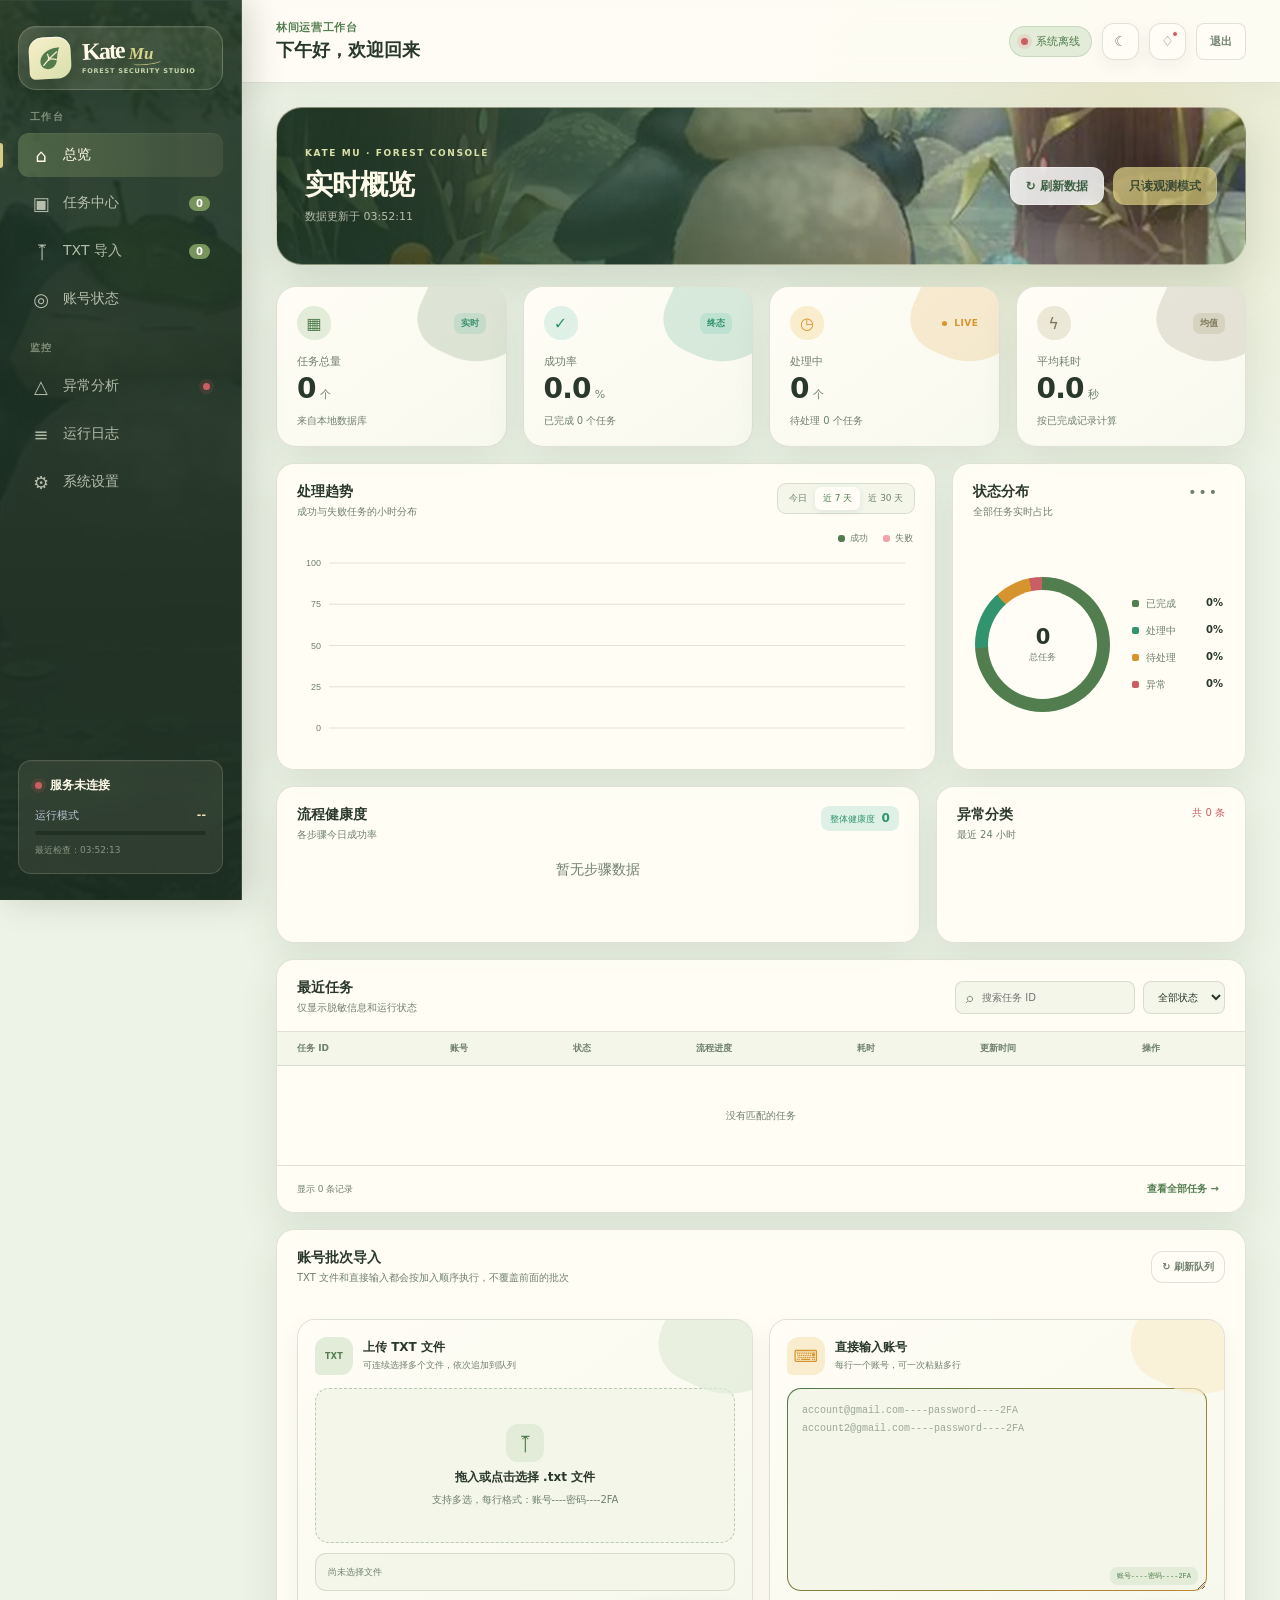
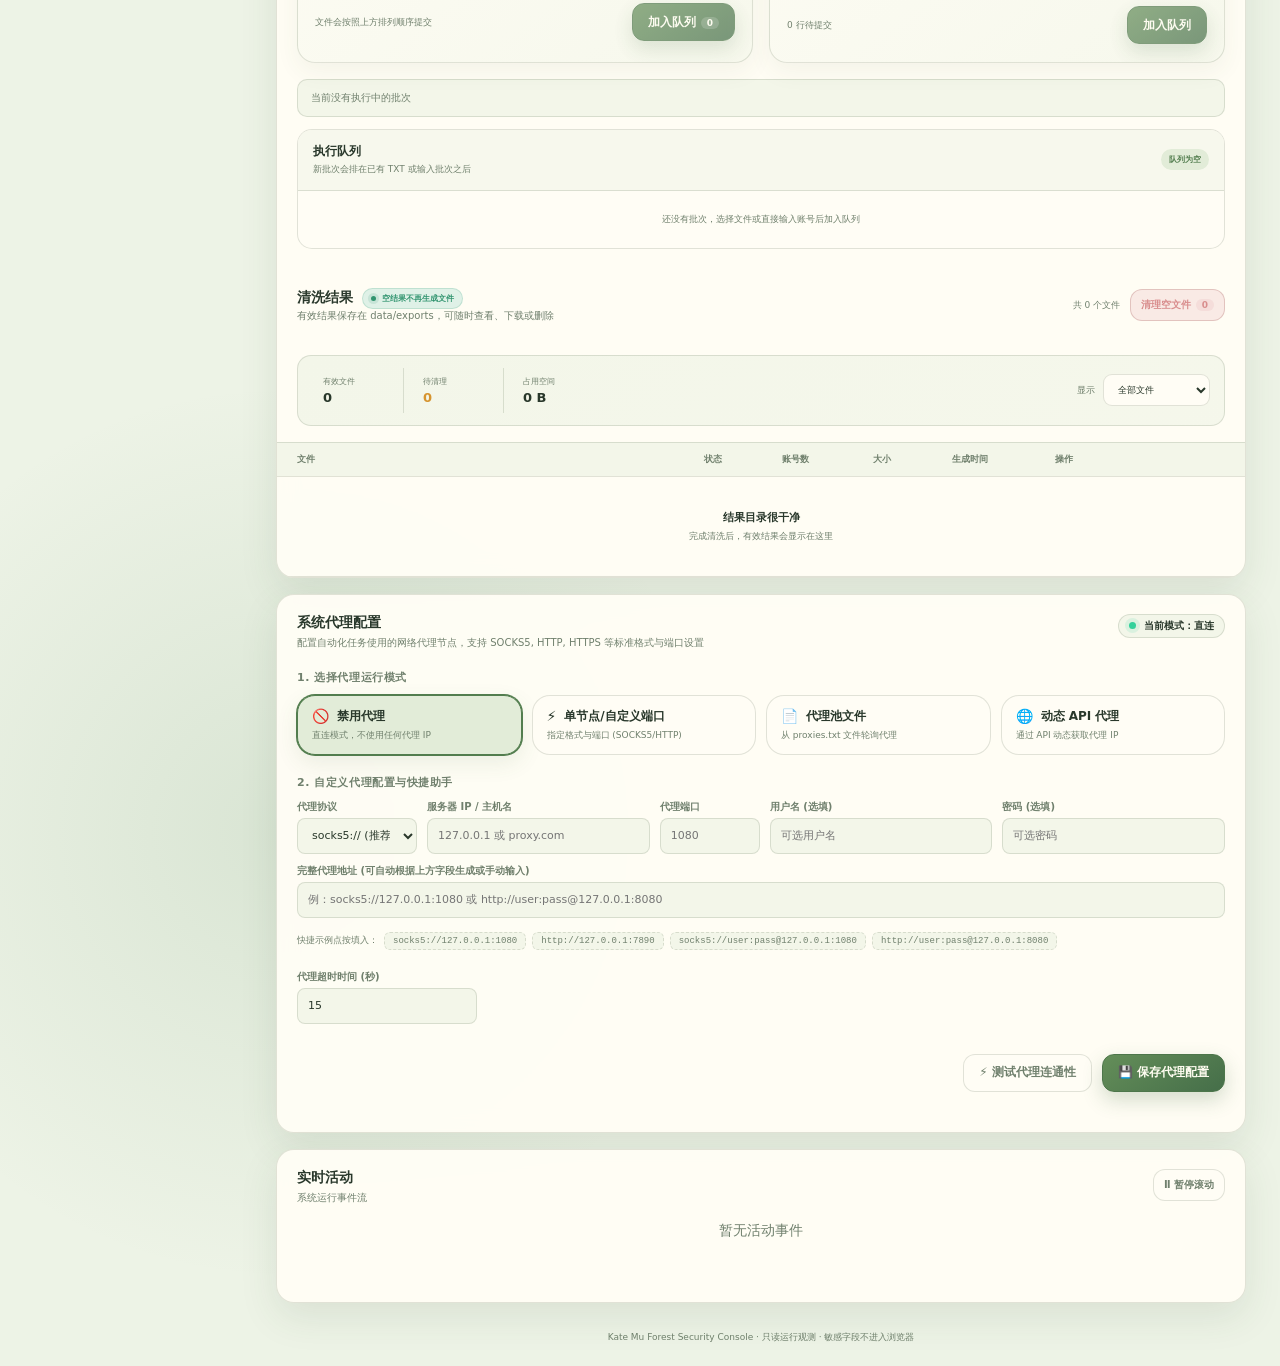
==== commit b2d24dcc: "Report mixed proxy failure breakdown" ====
--- a/visual-dashboard/index.html
+++ b/visual-dashboard/index.html
@@ -444,6 +444,6 @@
   </div>
 
   <div class="toast" id="toast"><span>✓</span><p>数据已刷新</p></div>
-  <script src="app.js?v=20260804-8"></script>
+  <script src="app.js?v=20260804-9"></script>
 </body>
 </html>
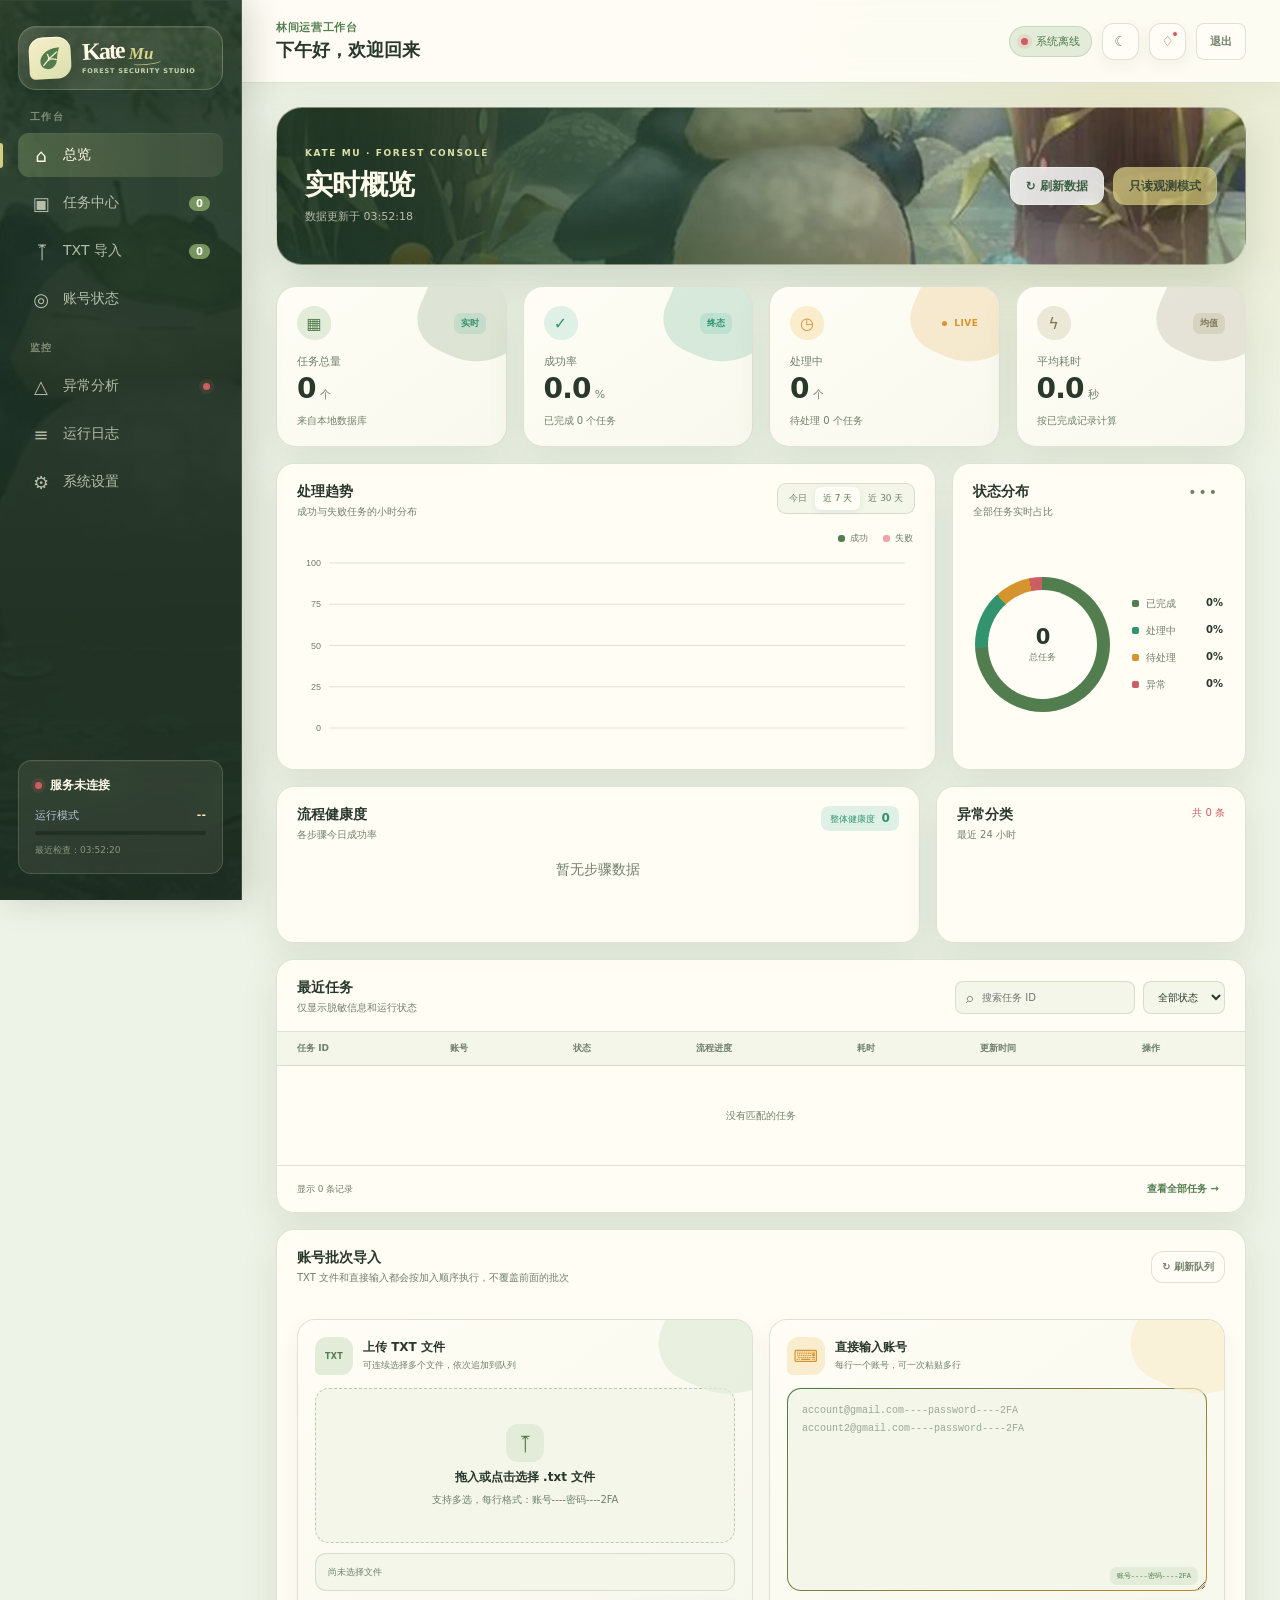
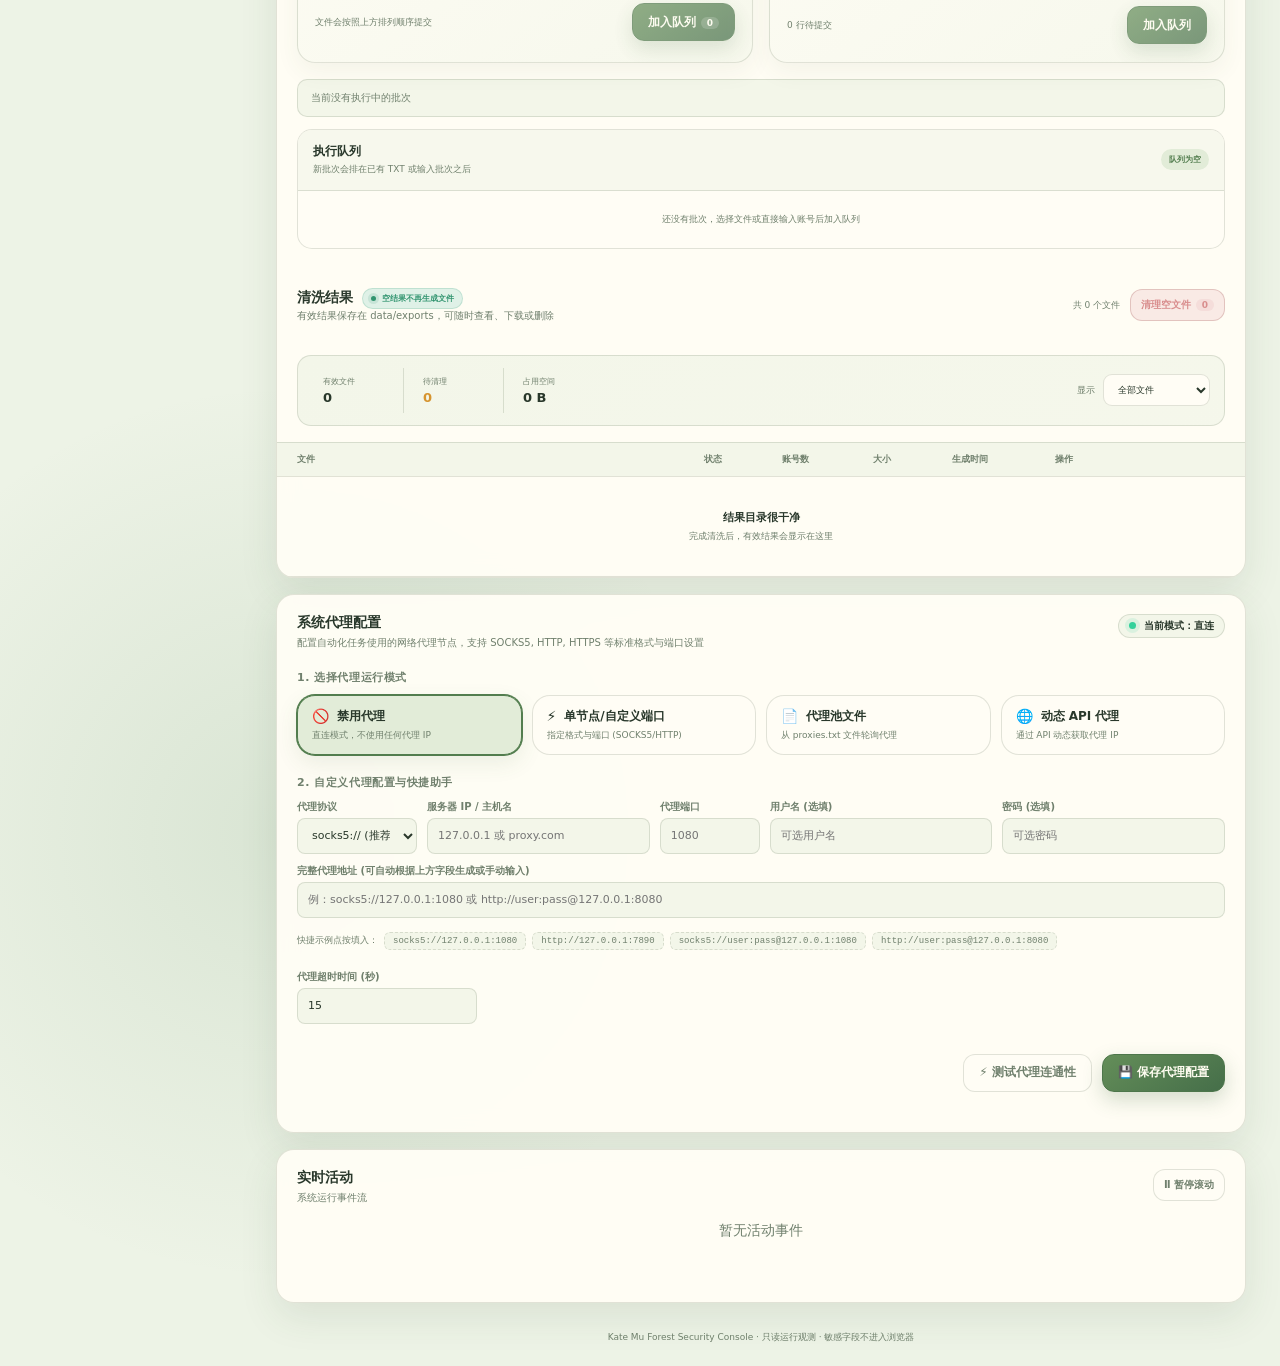
==== commit 466efb0a: "Fix dashboard navigation and task persistence" ====
--- a/visual-dashboard/index.html
+++ b/visual-dashboard/index.html
@@ -6,7 +6,7 @@
   <meta name="description" content="Kate Mu 森林主题账号安全处理工作台">
   <title>Kate Mu · 森林安全工作台</title>
   <link rel="icon" href="data:,">
-  <link rel="stylesheet" href="styles.css?v=20260804-5">
+  <link rel="stylesheet" href="styles.css?v=20260806-1">
 </head>
 <body>
   <div class="app-shell">
@@ -157,7 +157,7 @@
             <div class="step-list" id="stepList"></div>
           </article>
 
-          <article class="panel failure-panel">
+          <article class="panel failure-panel" id="failures">
             <div class="panel-head">
               <div><h3>异常分类</h3><p>最近 24 小时</p></div>
               <span class="total-failures" id="totalFailures">共 0 条</span>
@@ -444,6 +444,6 @@
   </div>
 
   <div class="toast" id="toast"><span>✓</span><p>数据已刷新</p></div>
-  <script src="app.js?v=20260804-9"></script>
+  <script src="app.js?v=20260806-1"></script>
 </body>
 </html>
--- a/visual-dashboard/styles.css
+++ b/visual-dashboard/styles.css
@@ -124,8 +124,9 @@
 .logout-button:hover { color: var(--primary); border-color: #9bb68f; }
 .menu-button { display: none; }
 
-.dashboard { max-width: 1540px; margin: auto; padding: 30px 34px 20px; }
-.section-intro { margin-bottom: 21px; display: flex; justify-content: space-between; align-items: center; }
+.dashboard { max-width: 1540px; margin: auto; padding: 30px 34px 20px; }
+#overview, #tasks, #files, #failures, #logs, #settings { scroll-margin-top: 100px; }
+.section-intro { margin-bottom: 21px; display: flex; justify-content: space-between; align-items: center; }
 .section-intro h2 { margin: 0 0 5px; font-size: 22px; }
 .section-intro p { margin: 0; color: var(--muted); font-size: 11px; }
 .intro-actions { display: flex; gap: 9px; }
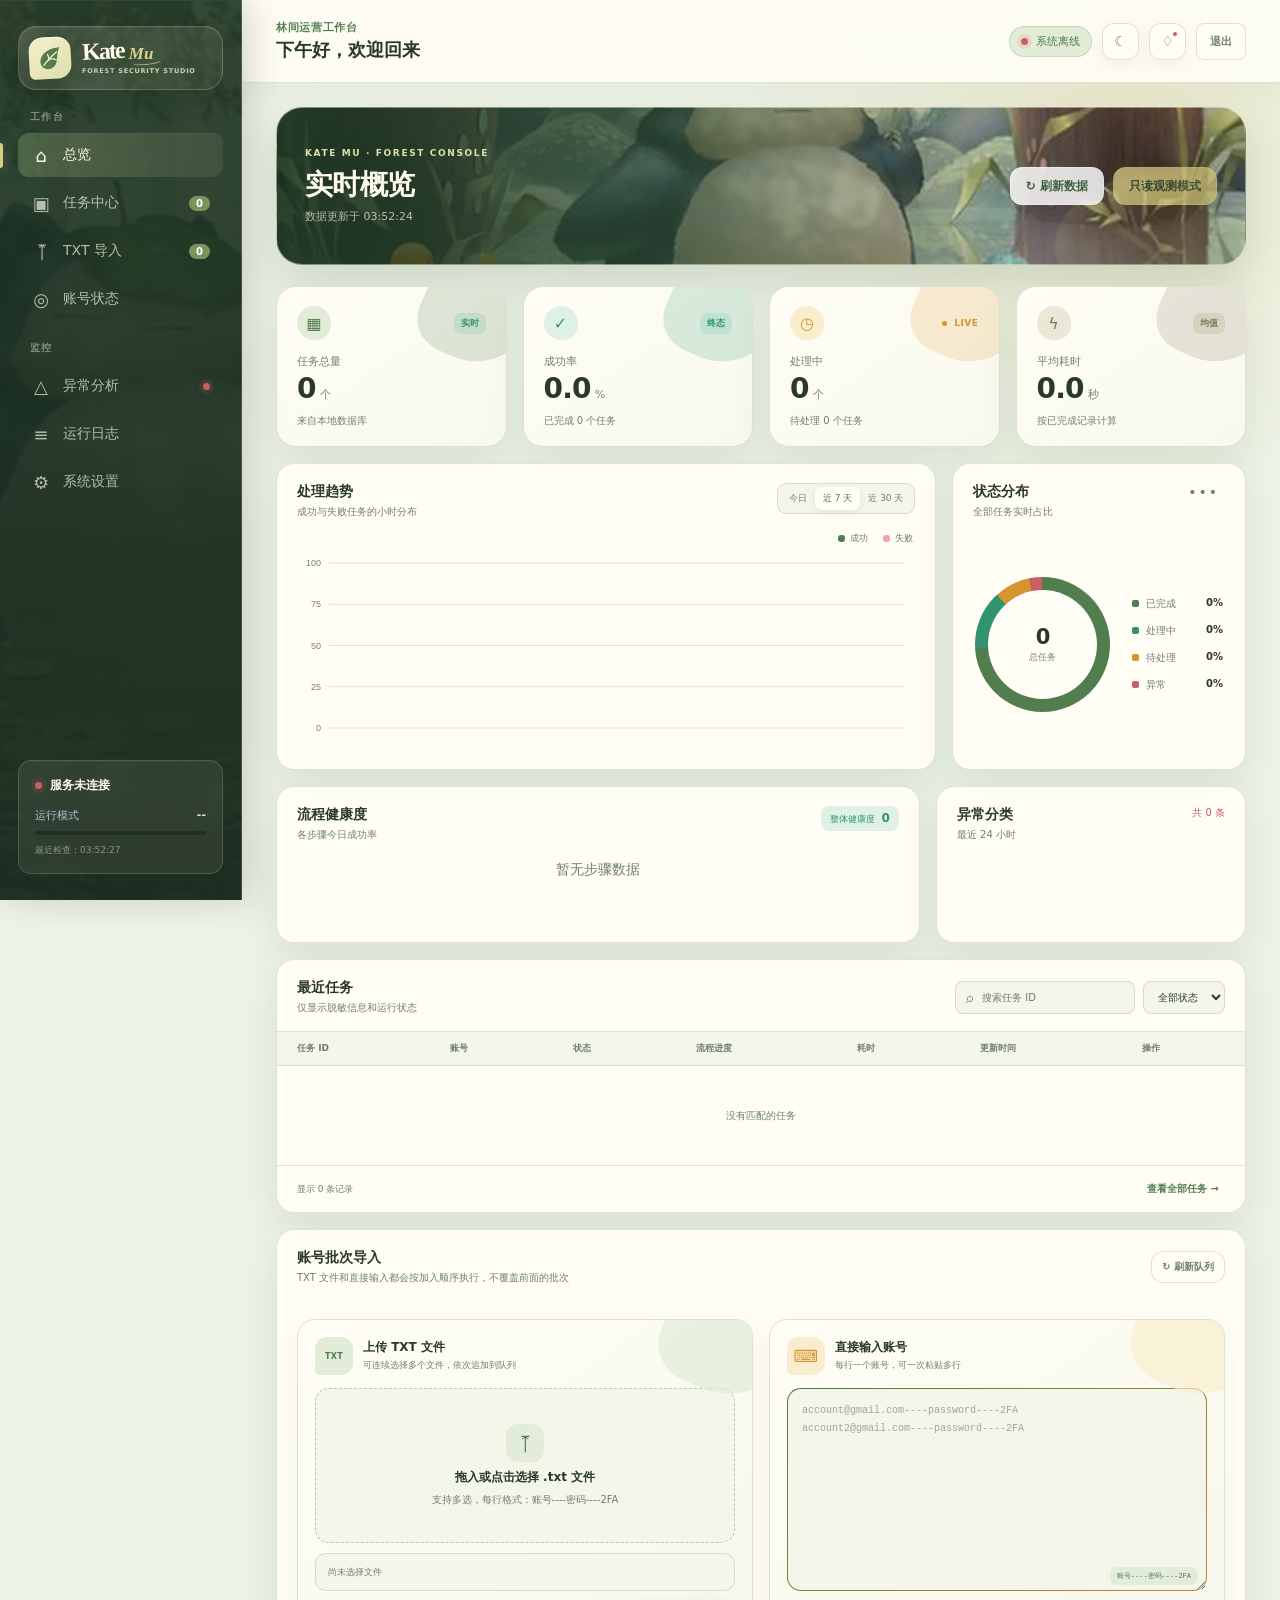
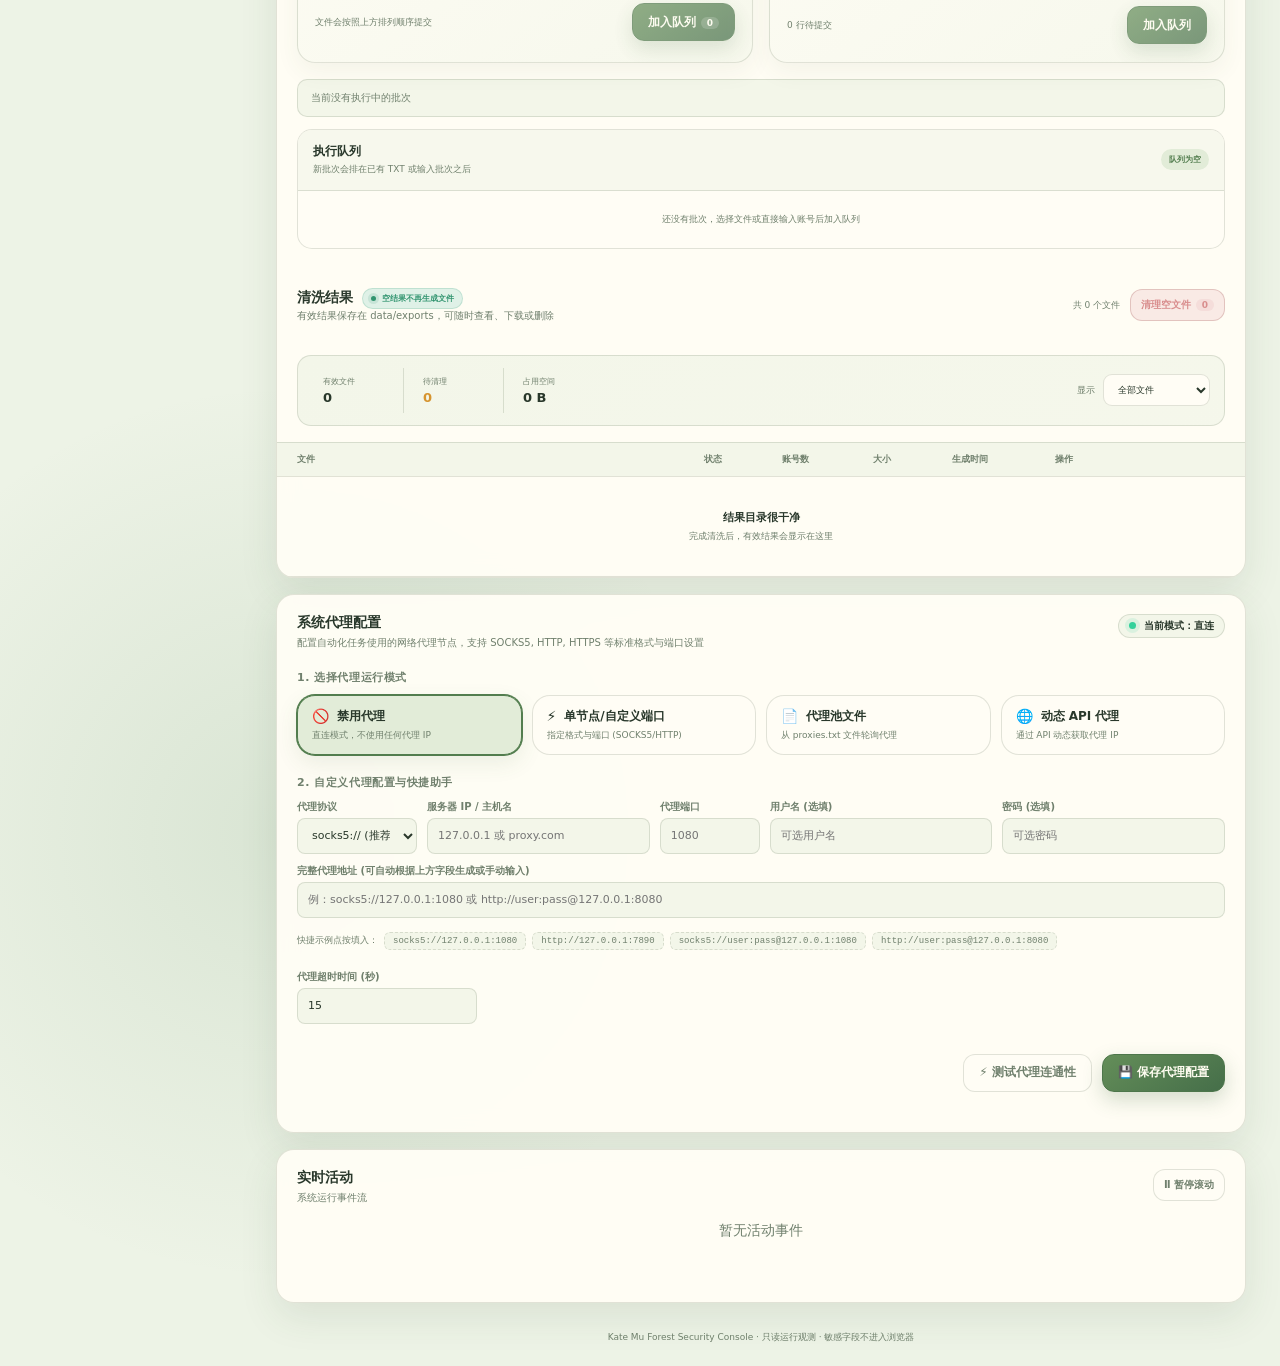
==== commit 6fa5f815: "Correct false offline status deployment files" ====
--- a/visual-dashboard/index.html
+++ b/visual-dashboard/index.html
@@ -3,26 +3,26 @@
 <head>
   <meta charset="UTF-8">
   <meta name="viewport" content="width=device-width, initial-scale=1.0">
-  <meta name="description" content="Kate Mu 森林主题账号安全处理工作台">
-  <title>Kate Mu · 森林安全工作台</title>
+  <meta name="description" content="Kate Mu 森林主题账号安全处理工作台">
+  <title>Kate Mu · 森林安全工作台</title>
   <link rel="icon" href="data:,">
-  <link rel="stylesheet" href="styles.css?v=20260806-1">
+  <link rel="stylesheet" href="styles.css?v=20260806-2">
 </head>
 <body>
   <div class="app-shell">
     <aside class="sidebar" id="sidebar">
-      <a class="brand" href="#" aria-label="Kate Mu 首页">
-        <span class="brand-mark" aria-hidden="true">
-          <svg viewBox="0 0 48 48" role="img">
-            <path class="leaf-main" d="M39.6 7.4C25.8 7.7 14.2 13.2 9.8 23.1c-3.2 7.2-.7 14.4 5.3 17.4 6.8 3.4 15.1.1 18.3-7.5 3.1-7.5 1.1-15.3 6.2-25.6Z"/>
-            <path class="leaf-vein" d="M13.5 35.4c6.6-8.9 12.9-14.6 21.2-20.6M22 27.6c.2-4.3-.4-7.1-1.7-9.6M24.1 25.7c4.1-.3 7.1.2 9.8 1.4"/>
-          </svg>
-        </span>
-        <span class="brand-copy">
-          <strong class="brand-wordmark"><span>Kate</span><em>Mu</em></strong>
-          <small>FOREST SECURITY STUDIO</small>
-        </span>
-      </a>
+      <a class="brand" href="#" aria-label="Kate Mu 首页">
+        <span class="brand-mark" aria-hidden="true">
+          <svg viewBox="0 0 48 48" role="img">
+            <path class="leaf-main" d="M39.6 7.4C25.8 7.7 14.2 13.2 9.8 23.1c-3.2 7.2-.7 14.4 5.3 17.4 6.8 3.4 15.1.1 18.3-7.5 3.1-7.5 1.1-15.3 6.2-25.6Z"/>
+            <path class="leaf-vein" d="M13.5 35.4c6.6-8.9 12.9-14.6 21.2-20.6M22 27.6c.2-4.3-.4-7.1-1.7-9.6M24.1 25.7c4.1-.3 7.1.2 9.8 1.4"/>
+          </svg>
+        </span>
+        <span class="brand-copy">
+          <strong class="brand-wordmark"><span>Kate</span><em>Mu</em></strong>
+          <small>FOREST SECURITY STUDIO</small>
+        </span>
+      </a>
 
       <nav class="nav" aria-label="主导航">
         <p class="nav-label">工作台</p>
@@ -63,27 +63,27 @@
     <main class="main-content">
       <header class="topbar">
         <button class="icon-button menu-button" id="menuButton" aria-label="打开菜单">☰</button>
-        <div class="page-heading">
-          <p>林间运营工作台</p>
-          <h1>下午好，欢迎回来</h1>
-        </div>
-        <div class="topbar-actions">
-          <div class="system-chip"><span class="pulse"></span>森林守护在线</div>
-          <button class="icon-button" id="themeButton" aria-label="切换主题">☾</button>
-          <button class="icon-button notification-button" aria-label="通知">♢<i></i></button>
-          <form class="logout-form" action="/logout" method="post">
-            <button class="logout-button" type="submit" title="退出登录" aria-label="退出登录">退出</button>
-          </form>
-        </div>
-      </header>
+        <div class="page-heading">
+          <p>林间运营工作台</p>
+          <h1>下午好，欢迎回来</h1>
+        </div>
+        <div class="topbar-actions">
+          <div class="system-chip"><span class="pulse"></span>森林守护在线</div>
+          <button class="icon-button" id="themeButton" aria-label="切换主题">☾</button>
+          <button class="icon-button notification-button" aria-label="通知">♢<i></i></button>
+          <form class="logout-form" action="/logout" method="post">
+            <button class="logout-button" type="submit" title="退出登录" aria-label="退出登录">退出</button>
+          </form>
+        </div>
+      </header>
 
       <section class="dashboard" id="overview">
-        <div class="section-intro">
-          <div class="intro-copy">
-            <span class="forest-kicker">KATE MU · FOREST CONSOLE</span>
-            <h2>实时概览</h2>
-            <p id="currentTime">数据更新于 --:--:--</p>
-          </div>
+        <div class="section-intro">
+          <div class="intro-copy">
+            <span class="forest-kicker">KATE MU · FOREST CONSOLE</span>
+            <h2>实时概览</h2>
+            <p id="currentTime">数据更新于 --:--:--</p>
+          </div>
           <div class="intro-actions">
             <button class="button button-secondary" id="refreshButton">↻ 刷新数据</button>
             <button class="button button-primary" id="createButton" disabled title="只读控制台不提供账号操作">只读观测模式</button>
@@ -157,7 +157,7 @@
             <div class="step-list" id="stepList"></div>
           </article>
 
-          <article class="panel failure-panel" id="failures">
+          <article class="panel failure-panel" id="failures">
             <div class="panel-head">
               <div><h3>异常分类</h3><p>最近 24 小时</p></div>
               <span class="total-failures" id="totalFailures">共 0 条</span>
@@ -189,98 +189,98 @@
           <div class="table-footer"><span id="tableCount">显示 6 条记录</span><button>查看全部任务 →</button></div>
         </article>
 
-        <article class="panel import-panel" id="files">
-          <div class="panel-head table-heading">
-            <div><h3>账号批次导入</h3><p>TXT 文件和直接输入都会按加入顺序执行，不覆盖前面的批次</p></div>
-            <button class="button button-secondary compact" id="refreshExports">↻ 刷新队列</button>
-          </div>
-          <div class="import-body">
-            <div class="import-method-grid">
-              <section class="import-method-card file-import-card">
-                <div class="import-method-head">
-                  <span class="import-method-icon">TXT</span>
-                  <div><h4>上传 TXT 文件</h4><p>可连续选择多个文件，依次追加到队列</p></div>
-                </div>
-                <div class="dropzone compact-dropzone" id="uploadDropzone" role="button" tabindex="0" aria-label="选择 TXT 文件">
-                  <div class="dropzone-icon">⤒</div>
-                  <strong>拖入或点击选择 .txt 文件</strong>
-                  <small>支持多选，每行格式：账号----密码----2FA</small>
-                  <input type="file" id="txtFileInput" accept=".txt" multiple hidden>
-                </div>
-                <div class="selected-file-queue" id="selectedFileQueue">
-                  <span class="selected-files-empty">尚未选择文件</span>
-                </div>
-                <div class="import-method-actions">
-                  <span>文件会按照上方排列顺序提交</span>
-                  <button class="button button-primary" id="uploadButton" disabled>
-                    <span id="uploadQueueLabel">加入队列</span><b id="selectedFileCount">0</b>
-                  </button>
-                </div>
-              </section>
-
-              <section class="import-method-card paste-import-card">
-                <div class="import-method-head">
-                  <span class="import-method-icon paste">⌨</span>
-                  <div><h4>直接输入账号</h4><p>每行一个账号，可一次粘贴多行</p></div>
-                </div>
-                <label class="credential-input-wrap" for="credentialTextInput">
-                  <textarea id="credentialTextInput" spellcheck="false" placeholder="account@gmail.com----password----2FA&#10;account2@gmail.com----password----2FA"></textarea>
-                  <span class="credential-format">账号----密码----2FA</span>
-                </label>
-                <div class="import-method-actions">
-                  <span id="credentialLineCount">0 行待提交</span>
-                  <button class="button button-primary" id="queueTextButton" disabled>加入队列</button>
-                </div>
-              </section>
-            </div>
-
-            <div class="import-status" id="importStatus">当前没有执行中的批次</div>
-            <div class="import-queue-panel">
-              <div class="import-queue-head">
-                <div><h4>执行队列</h4><p>新批次会排在已有 TXT 或输入批次之后</p></div>
-                <span id="importQueueSummary">队列为空</span>
-              </div>
-              <div class="import-queue-list" id="importQueueList">
-                <div class="import-queue-empty">还没有批次，选择文件或直接输入账号后加入队列</div>
-              </div>
-            </div>
-          </div>
-          <div class="panel-head table-heading export-heading">
-            <div>
-              <div class="export-title-row">
-                <h3>清洗结果</h3>
-                <span class="export-policy-badge"><i></i>空结果不再生成文件</span>
-              </div>
-              <p>有效结果保存在 data/exports，可随时查看、下载或删除</p>
-            </div>
-            <div class="export-heading-actions">
-              <span class="export-count-label" id="exportCountLabel">共 0 个文件</span>
-              <button class="button button-danger compact" id="cleanupEmptyExports" disabled>
-                <span id="cleanupEmptyLabel">清理空文件</span><b id="emptyExportCount">0</b>
-              </button>
-            </div>
-          </div>
-          <div class="export-summary-bar">
-            <div class="export-summary-group">
-              <div class="export-stat"><span>有效文件</span><strong id="validExportCount">0</strong></div>
-              <div class="export-stat warning"><span>待清理</span><strong id="invalidExportCount">0</strong></div>
-              <div class="export-stat"><span>占用空间</span><strong id="exportTotalSize">0 B</strong></div>
-            </div>
-            <label class="export-filter">
-              <span>显示</span>
-              <select id="exportFilter" aria-label="筛选清洗结果">
-                <option value="all">全部文件</option>
-                <option value="valid">仅有效文件</option>
-                <option value="empty">仅空文件</option>
-              </select>
-            </label>
-          </div>
-          <div class="table-scroll">
-            <table class="export-table">
-              <thead><tr><th>文件</th><th>状态</th><th>账号数</th><th>大小</th><th>生成时间</th><th>操作</th></tr></thead>
-              <tbody id="exportTableBody"></tbody>
-            </table>
-          </div>
+        <article class="panel import-panel" id="files">
+          <div class="panel-head table-heading">
+            <div><h3>账号批次导入</h3><p>TXT 文件和直接输入都会按加入顺序执行，不覆盖前面的批次</p></div>
+            <button class="button button-secondary compact" id="refreshExports">↻ 刷新队列</button>
+          </div>
+          <div class="import-body">
+            <div class="import-method-grid">
+              <section class="import-method-card file-import-card">
+                <div class="import-method-head">
+                  <span class="import-method-icon">TXT</span>
+                  <div><h4>上传 TXT 文件</h4><p>可连续选择多个文件，依次追加到队列</p></div>
+                </div>
+                <div class="dropzone compact-dropzone" id="uploadDropzone" role="button" tabindex="0" aria-label="选择 TXT 文件">
+                  <div class="dropzone-icon">⤒</div>
+                  <strong>拖入或点击选择 .txt 文件</strong>
+                  <small>支持多选，每行格式：账号----密码----2FA</small>
+                  <input type="file" id="txtFileInput" accept=".txt" multiple hidden>
+                </div>
+                <div class="selected-file-queue" id="selectedFileQueue">
+                  <span class="selected-files-empty">尚未选择文件</span>
+                </div>
+                <div class="import-method-actions">
+                  <span>文件会按照上方排列顺序提交</span>
+                  <button class="button button-primary" id="uploadButton" disabled>
+                    <span id="uploadQueueLabel">加入队列</span><b id="selectedFileCount">0</b>
+                  </button>
+                </div>
+              </section>
+
+              <section class="import-method-card paste-import-card">
+                <div class="import-method-head">
+                  <span class="import-method-icon paste">⌨</span>
+                  <div><h4>直接输入账号</h4><p>每行一个账号，可一次粘贴多行</p></div>
+                </div>
+                <label class="credential-input-wrap" for="credentialTextInput">
+                  <textarea id="credentialTextInput" spellcheck="false" placeholder="account@gmail.com----password----2FA&#10;account2@gmail.com----password----2FA"></textarea>
+                  <span class="credential-format">账号----密码----2FA</span>
+                </label>
+                <div class="import-method-actions">
+                  <span id="credentialLineCount">0 行待提交</span>
+                  <button class="button button-primary" id="queueTextButton" disabled>加入队列</button>
+                </div>
+              </section>
+            </div>
+
+            <div class="import-status" id="importStatus">当前没有执行中的批次</div>
+            <div class="import-queue-panel">
+              <div class="import-queue-head">
+                <div><h4>执行队列</h4><p>新批次会排在已有 TXT 或输入批次之后</p></div>
+                <span id="importQueueSummary">队列为空</span>
+              </div>
+              <div class="import-queue-list" id="importQueueList">
+                <div class="import-queue-empty">还没有批次，选择文件或直接输入账号后加入队列</div>
+              </div>
+            </div>
+          </div>
+          <div class="panel-head table-heading export-heading">
+            <div>
+              <div class="export-title-row">
+                <h3>清洗结果</h3>
+                <span class="export-policy-badge"><i></i>空结果不再生成文件</span>
+              </div>
+              <p>有效结果保存在 data/exports，可随时查看、下载或删除</p>
+            </div>
+            <div class="export-heading-actions">
+              <span class="export-count-label" id="exportCountLabel">共 0 个文件</span>
+              <button class="button button-danger compact" id="cleanupEmptyExports" disabled>
+                <span id="cleanupEmptyLabel">清理空文件</span><b id="emptyExportCount">0</b>
+              </button>
+            </div>
+          </div>
+          <div class="export-summary-bar">
+            <div class="export-summary-group">
+              <div class="export-stat"><span>有效文件</span><strong id="validExportCount">0</strong></div>
+              <div class="export-stat warning"><span>待清理</span><strong id="invalidExportCount">0</strong></div>
+              <div class="export-stat"><span>占用空间</span><strong id="exportTotalSize">0 B</strong></div>
+            </div>
+            <label class="export-filter">
+              <span>显示</span>
+              <select id="exportFilter" aria-label="筛选清洗结果">
+                <option value="all">全部文件</option>
+                <option value="valid">仅有效文件</option>
+                <option value="empty">仅空文件</option>
+              </select>
+            </label>
+          </div>
+          <div class="table-scroll">
+            <table class="export-table">
+              <thead><tr><th>文件</th><th>状态</th><th>账号数</th><th>大小</th><th>生成时间</th><th>操作</th></tr></thead>
+              <tbody id="exportTableBody"></tbody>
+            </table>
+          </div>
         </article>
 
         <article class="panel settings-panel" id="settings">
@@ -374,18 +374,18 @@
               </div>
             </div>
 
-            <div class="settings-group mode-panel" id="fileProxyPanel" style="display: none;">
-              <label class="group-title">2. 上传代理池文件</label>
-              <input type="hidden" id="proxyFileInput" value="">
-              <input type="file" id="proxyPoolFileInput" accept=".txt,text/plain" hidden>
-              <div class="proxy-file-upload">
-                <button type="button" class="button button-secondary" id="chooseProxyFileBtn">选择 TXT 文件</button>
-                <div class="proxy-file-summary">
-                  <strong id="proxyPoolFileName">尚未上传代理池</strong>
-                  <small id="proxyPoolFileMeta">文件将保存到持久化存储</small>
-                </div>
-                <button type="button" class="button button-primary" id="uploadProxyFileBtn" disabled>上传并启用</button>
-              </div>
+            <div class="settings-group mode-panel" id="fileProxyPanel" style="display: none;">
+              <label class="group-title">2. 上传代理池文件</label>
+              <input type="hidden" id="proxyFileInput" value="">
+              <input type="file" id="proxyPoolFileInput" accept=".txt,text/plain" hidden>
+              <div class="proxy-file-upload">
+                <button type="button" class="button button-secondary" id="chooseProxyFileBtn">选择 TXT 文件</button>
+                <div class="proxy-file-summary">
+                  <strong id="proxyPoolFileName">尚未上传代理池</strong>
+                  <small id="proxyPoolFileMeta">文件将保存到持久化存储</small>
+                </div>
+                <button type="button" class="button button-primary" id="uploadProxyFileBtn" disabled>上传并启用</button>
+              </div>
               <div class="format-presets">
                 <span class="preset-label">代理池文件格式规范 (每行一个，自动解析以下格式)：</span>
                 <span class="preset-chip">socks5://user:pass@host:port</span>
@@ -428,7 +428,7 @@
         </article>
       </section>
 
-        <footer>Kate Mu Forest Security Console · 只读运行观测 · 敏感字段不进入浏览器</footer>
+        <footer>Kate Mu Forest Security Console · 只读运行观测 · 敏感字段不进入浏览器</footer>
     </main>
   </div>
 
@@ -444,6 +444,6 @@
   </div>
 
   <div class="toast" id="toast"><span>✓</span><p>数据已刷新</p></div>
-  <script src="app.js?v=20260806-1"></script>
+  <script src="app.js?v=20260806-2"></script>
 </body>
 </html>
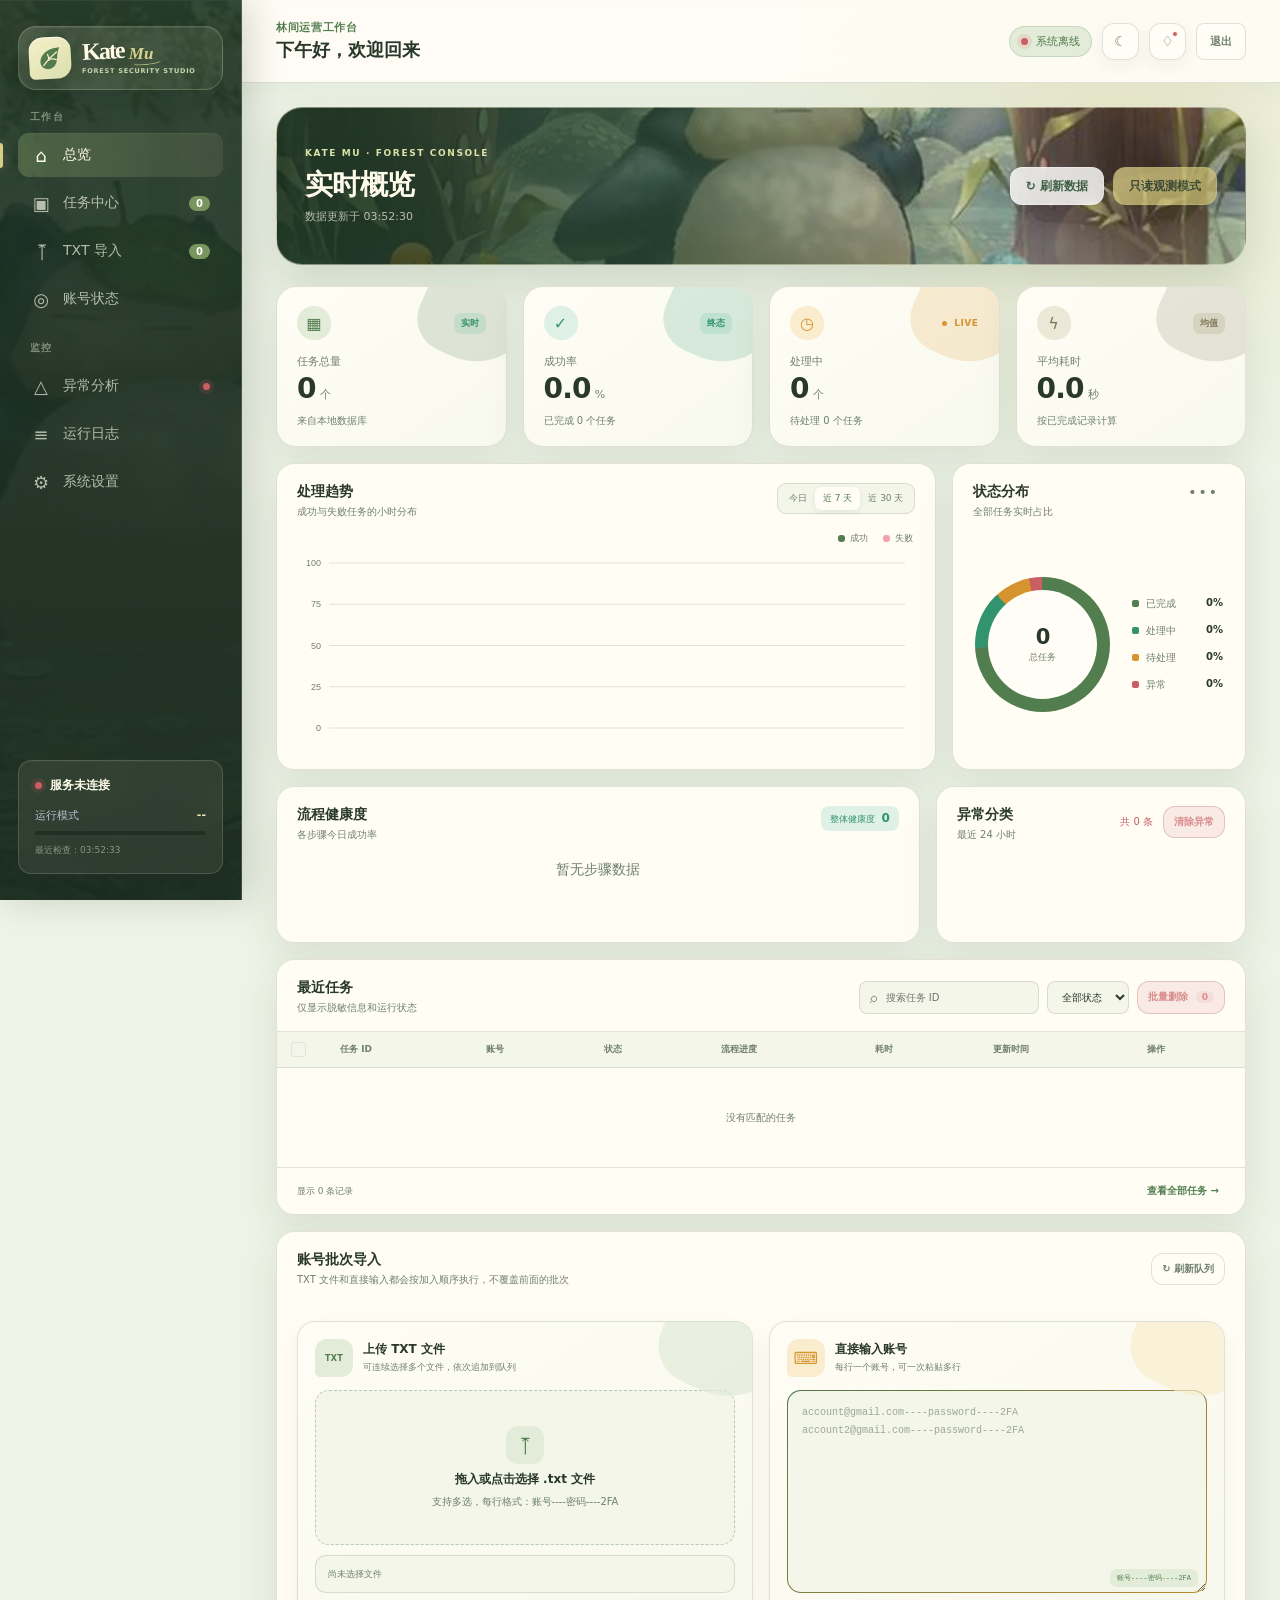
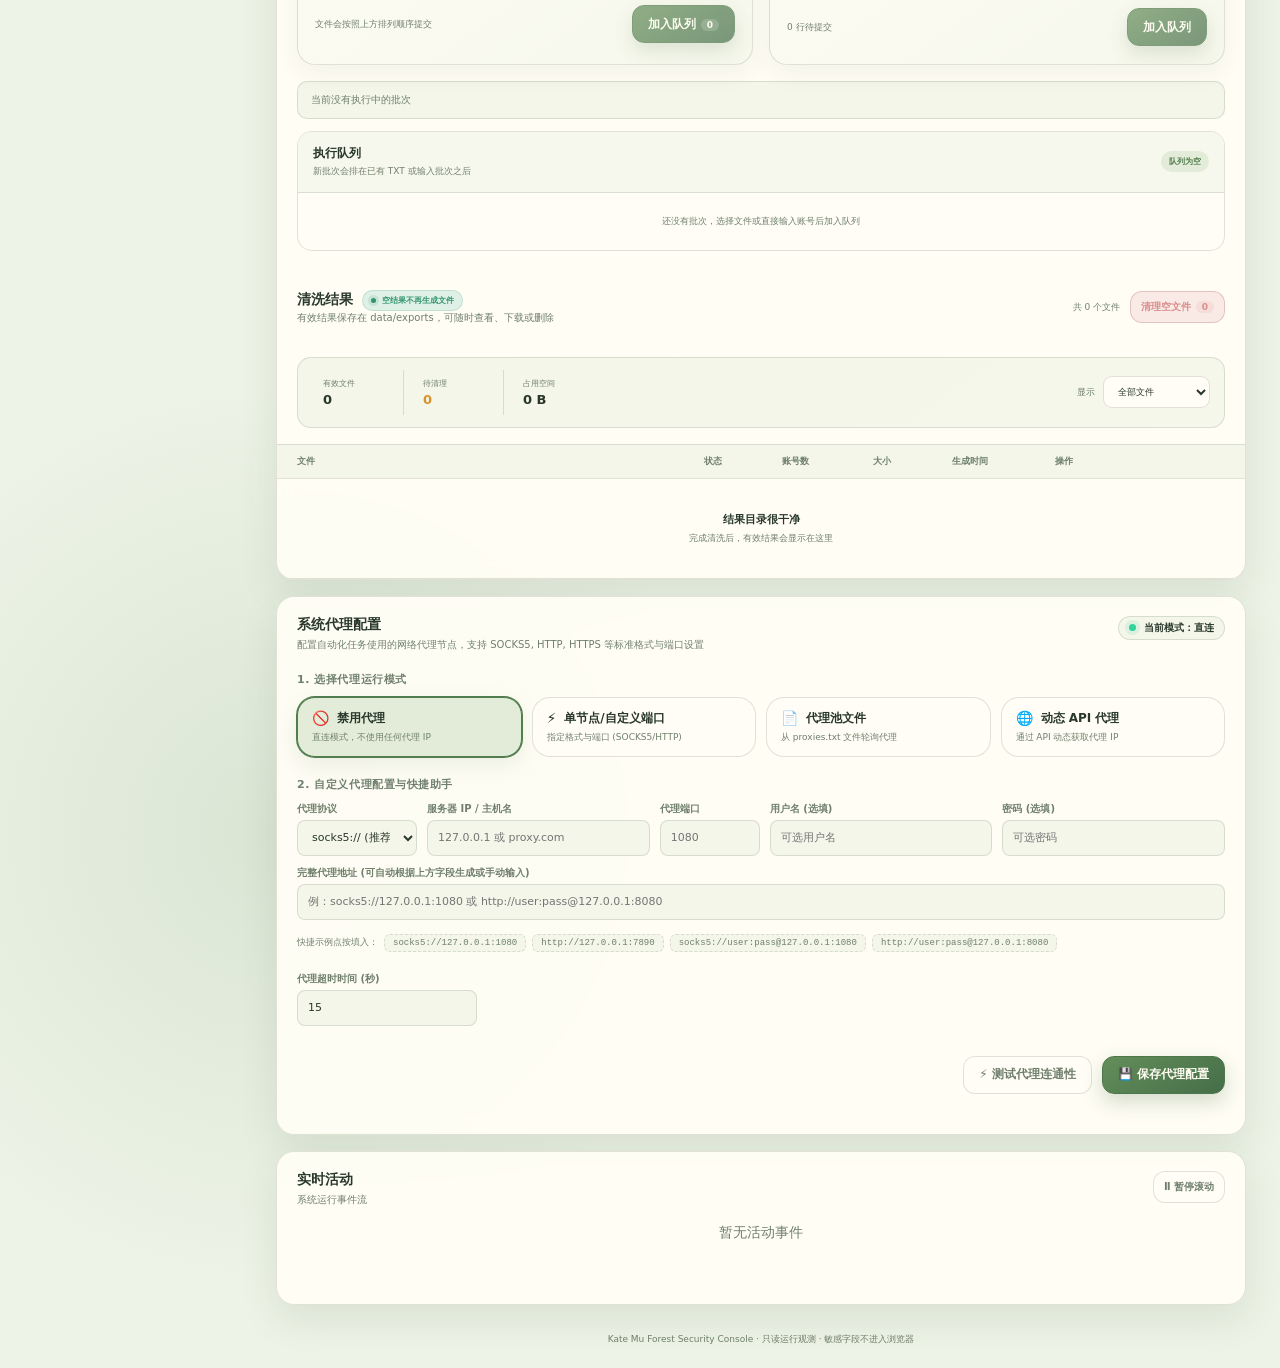
==== commit 18bd8ea8: "Add bulk task cleanup and append proxy uploads" ====
--- a/visual-dashboard/index.html
+++ b/visual-dashboard/index.html
@@ -6,7 +6,7 @@
   <meta name="description" content="Kate Mu 森林主题账号安全处理工作台">
   <title>Kate Mu · 森林安全工作台</title>
   <link rel="icon" href="data:,">
-  <link rel="stylesheet" href="styles.css?v=20260806-2">
+  <link rel="stylesheet" href="styles.css?v=20260806-3">
 </head>
 <body>
   <div class="app-shell">
@@ -160,7 +160,10 @@
           <article class="panel failure-panel" id="failures">
             <div class="panel-head">
               <div><h3>异常分类</h3><p>最近 24 小时</p></div>
-              <span class="total-failures" id="totalFailures">共 0 条</span>
+              <div class="failure-actions">
+                <span class="total-failures" id="totalFailures">共 0 条</span>
+                <button class="button button-danger compact" id="clearFailedTasks" type="button" disabled>清除异常</button>
+              </div>
             </div>
             <div class="failure-bars" id="failureBars"></div>
           </article>
@@ -178,11 +181,12 @@
                 <option value="PENDING">待处理</option>
                 <option value="FAILED">异常</option>
               </select>
+              <button class="button button-danger compact" id="bulkDeleteTasks" type="button" disabled>批量删除 <b>0</b></button>
             </div>
           </div>
           <div class="table-scroll">
             <table>
-              <thead><tr><th>任务 ID</th><th>账号</th><th>状态</th><th>流程进度</th><th>耗时</th><th>更新时间</th><th>操作</th></tr></thead>
+              <thead><tr><th class="task-select-cell"><input id="selectAllTasks" class="task-checkbox" type="checkbox" aria-label="选择全部可删除任务"></th><th>任务 ID</th><th>账号</th><th>状态</th><th>流程进度</th><th>耗时</th><th>更新时间</th><th>操作</th></tr></thead>
               <tbody id="taskTableBody"></tbody>
             </table>
           </div>
@@ -377,12 +381,12 @@
             <div class="settings-group mode-panel" id="fileProxyPanel" style="display: none;">
               <label class="group-title">2. 上传代理池文件</label>
               <input type="hidden" id="proxyFileInput" value="">
-              <input type="file" id="proxyPoolFileInput" accept=".txt,text/plain" hidden>
+               <input type="file" id="proxyPoolFileInput" accept=".txt,text/plain" multiple hidden>
               <div class="proxy-file-upload">
                 <button type="button" class="button button-secondary" id="chooseProxyFileBtn">选择 TXT 文件</button>
                 <div class="proxy-file-summary">
-                  <strong id="proxyPoolFileName">尚未上传代理池</strong>
-                  <small id="proxyPoolFileMeta">文件将保存到持久化存储</small>
+                 <strong id="proxyPoolFileName">尚未上传代理池</strong>
+                 <small id="proxyPoolFileMeta">可多选 TXT，追加合并到现有代理池</small>
                 </div>
                 <button type="button" class="button button-primary" id="uploadProxyFileBtn" disabled>上传并启用</button>
               </div>
@@ -444,6 +448,6 @@
   </div>
 
   <div class="toast" id="toast"><span>✓</span><p>数据已刷新</p></div>
-  <script src="app.js?v=20260806-2"></script>
+  <script src="app.js?v=20260806-3"></script>
 </body>
 </html>
--- a/visual-dashboard/styles.css
+++ b/visual-dashboard/styles.css
@@ -1,47 +1,47 @@
-/* Forest watercolor theme inspired by the supplied pond illustration */
-:root {
-  --bg: #edf3e6;
-  --surface: #fffdf5;
-  --surface-soft: #f3f6e9;
-  --sidebar: #263a2c;
-  --sidebar-soft: rgba(246, 239, 210, .09);
-  --text: #29382b;
-  --muted: #70806d;
-  --border: rgba(68, 91, 58, .16);
-  --primary: #527d4e;
-  --primary-soft: #e2ecd8;
-  --green: #31946f;
-  --green-soft: #dff1e7;
-  --amber: #d6942f;
-  --amber-soft: #faedcd;
-  --red: #c95f62;
-  --red-soft: #f7e2df;
-  --purple: #7d7758;
-  --purple-soft: #ebe8d8;
-  --shadow: 0 14px 38px rgba(53, 75, 47, .10);
-  --radius: 18px;
-  --leaf-gradient: linear-gradient(145deg, #89ad68 0%, #456f48 100%);
-}
-
-body.dark {
-  --bg: #111c16;
-  --surface: #1a2920;
-  --surface-soft: #23352a;
-  --text: #f1f0df;
-  --muted: #abb8a4;
-  --border: rgba(191, 210, 171, .14);
-  --primary: #8caf72;
-  --primary-soft: #2d442f;
-  --green: #67c49d;
-  --green-soft: #234438;
-  --amber: #e1ad58;
-  --amber-soft: #48381f;
-  --red: #e38282;
-  --red-soft: #492a2b;
-  --purple: #c0b98c;
-  --purple-soft: #3c3a2c;
-  --shadow: 0 16px 42px rgba(0, 0, 0, .26);
-}
+/* Forest watercolor theme inspired by the supplied pond illustration */
+:root {
+  --bg: #edf3e6;
+  --surface: #fffdf5;
+  --surface-soft: #f3f6e9;
+  --sidebar: #263a2c;
+  --sidebar-soft: rgba(246, 239, 210, .09);
+  --text: #29382b;
+  --muted: #70806d;
+  --border: rgba(68, 91, 58, .16);
+  --primary: #527d4e;
+  --primary-soft: #e2ecd8;
+  --green: #31946f;
+  --green-soft: #dff1e7;
+  --amber: #d6942f;
+  --amber-soft: #faedcd;
+  --red: #c95f62;
+  --red-soft: #f7e2df;
+  --purple: #7d7758;
+  --purple-soft: #ebe8d8;
+  --shadow: 0 14px 38px rgba(53, 75, 47, .10);
+  --radius: 18px;
+  --leaf-gradient: linear-gradient(145deg, #89ad68 0%, #456f48 100%);
+}
+
+body.dark {
+  --bg: #111c16;
+  --surface: #1a2920;
+  --surface-soft: #23352a;
+  --text: #f1f0df;
+  --muted: #abb8a4;
+  --border: rgba(191, 210, 171, .14);
+  --primary: #8caf72;
+  --primary-soft: #2d442f;
+  --green: #67c49d;
+  --green-soft: #234438;
+  --amber: #e1ad58;
+  --amber-soft: #48381f;
+  --red: #e38282;
+  --red-soft: #492a2b;
+  --purple: #c0b98c;
+  --purple-soft: #3c3a2c;
+  --shadow: 0 16px 42px rgba(0, 0, 0, .26);
+}
 
 * { box-sizing: border-box; }
 html { scroll-behavior: smooth; }
@@ -118,15 +118,15 @@
 .icon-button:hover { color: var(--primary); border-color: #b9ccf7; }
 .notification-button { position: relative; }
 .notification-button i { position: absolute; top: 7px; right: 7px; width: 6px; height: 6px; border-radius: 50%; background: var(--red); border: 1px solid var(--surface); }
-.avatar { width: 37px; height: 37px; display: grid; place-items: center; border-radius: 10px; background: linear-gradient(145deg,#cad8f7,#e3e9fa); color: #35528c; font-size: 11px; font-weight: 800; }
-.logout-form { margin: 0; }
-.logout-button { height: 37px; padding: 0 13px; border: 1px solid var(--border); border-radius: 8px; background: var(--surface); color: var(--muted); font-size: 11px; font-weight: 650; }
-.logout-button:hover { color: var(--primary); border-color: #9bb68f; }
+.avatar { width: 37px; height: 37px; display: grid; place-items: center; border-radius: 10px; background: linear-gradient(145deg,#cad8f7,#e3e9fa); color: #35528c; font-size: 11px; font-weight: 800; }
+.logout-form { margin: 0; }
+.logout-button { height: 37px; padding: 0 13px; border: 1px solid var(--border); border-radius: 8px; background: var(--surface); color: var(--muted); font-size: 11px; font-weight: 650; }
+.logout-button:hover { color: var(--primary); border-color: #9bb68f; }
 .menu-button { display: none; }
 
-.dashboard { max-width: 1540px; margin: auto; padding: 30px 34px 20px; }
-#overview, #tasks, #files, #failures, #logs, #settings { scroll-margin-top: 100px; }
-.section-intro { margin-bottom: 21px; display: flex; justify-content: space-between; align-items: center; }
+.dashboard { max-width: 1540px; margin: auto; padding: 30px 34px 20px; }
+#overview, #tasks, #files, #failures, #logs, #settings { scroll-margin-top: 100px; }
+.section-intro { margin-bottom: 21px; display: flex; justify-content: space-between; align-items: center; }
 .section-intro h2 { margin: 0 0 5px; font-size: 22px; }
 .section-intro p { margin: 0; color: var(--muted); font-size: 11px; }
 .intro-actions { display: flex; gap: 9px; }
@@ -212,6 +212,8 @@
 .table-panel { margin-top: 16px; overflow: hidden; }
 .table-heading { align-items: center; padding-bottom: 16px; }
 .table-tools { display: flex; gap: 8px; }
+.table-tools .button { flex: 0 0 auto; white-space: nowrap; }
+.failure-actions { display: flex; align-items: center; gap: 10px; }
 .search-box { min-width: 180px; height: 33px; padding: 0 10px; display: flex; align-items: center; gap: 7px; border: 1px solid var(--border); border-radius: 8px; background: var(--surface-soft); color: var(--muted); }
 .search-box input { width: 100%; border: 0; outline: 0; background: transparent; color: var(--text); font-size: 10px; }
 .table-tools select, .modal select, .modal input { border: 1px solid var(--border); outline: 0; border-radius: 8px; background: var(--surface-soft); color: var(--text); }
@@ -221,6 +223,10 @@
 th { padding: 10px 20px; border-top: 1px solid var(--border); border-bottom: 1px solid var(--border); background: var(--surface-soft); color: var(--muted); text-align: left; font-size: 9px; font-weight: 600; white-space: nowrap; }
 td { height: 55px; padding: 9px 20px; border-bottom: 1px solid var(--border); font-size: 10px; white-space: nowrap; }
 tbody tr:hover { background: color-mix(in srgb, var(--primary-soft) 38%, transparent); }
+tbody tr.task-selected { background: color-mix(in srgb, var(--primary-soft) 58%, transparent); }
+.task-select-cell { width: 42px; padding-inline: 14px; text-align: center; }
+.task-checkbox { width: 15px; height: 15px; margin: 0; accent-color: var(--primary); cursor: pointer; vertical-align: middle; }
+.task-checkbox:disabled { cursor: not-allowed; opacity: .42; }
 .task-id { font-family: ui-monospace, SFMono-Regular, Consolas, monospace; color: var(--primary); font-weight: 700; }
 .account-cell { display: flex; align-items: center; gap: 9px; }
 .account-badge { width: 28px; height: 28px; display: grid; place-items: center; border-radius: 8px; background: var(--primary-soft); color: var(--primary); font-size: 9px; font-weight: 800; }
@@ -289,9 +295,12 @@
   .system-chip { display: none; }
   .topbar { padding: 0 18px; }
   .dashboard { padding: 24px 18px 16px; }
-  .table-tools { width: 100%; }
+  .table-tools { width: 100%; flex-wrap: wrap; }
   .table-heading { align-items: flex-start; flex-direction: column; }
-  .search-box { flex: 1; }
+  .search-box { flex: 1 1 100%; min-width: 0; }
+  .table-tools select, .table-tools .button { flex: 1 1 0; min-width: 0; }
+  .failure-actions { width: 100%; flex-wrap: wrap; justify-content: space-between; }
+  .failure-actions .button { flex: 1 1 auto; }
   footer { padding-inline: 18px; }
 }
 @media (max-width: 560px) {
@@ -306,51 +315,51 @@
   .topbar-actions .notification-button { display: none; }
 }
 
-.import-panel { margin-top: 16px; overflow: hidden; }
-.import-body { padding: 18px 20px 20px; }
-.import-method-grid { display: grid; grid-template-columns: repeat(2, minmax(0, 1fr)); gap: 16px; }
-.import-method-card {
-  position: relative;
-  min-width: 0;
-  padding: 17px;
-  overflow: hidden;
-  border: 1px solid var(--border);
-  border-radius: 18px;
-  background: linear-gradient(145deg, var(--surface) 0%, color-mix(in srgb, var(--surface-soft) 72%, var(--surface)) 100%);
-  box-shadow: 0 9px 24px rgba(61, 82, 53, .06);
-}
-.import-method-card::after {
-  content: "";
-  position: absolute;
-  top: -54px;
-  right: -45px;
-  width: 130px;
-  height: 130px;
-  border-radius: 48% 52% 65% 35%;
-  background: color-mix(in srgb, var(--primary-soft) 70%, transparent);
-  transform: rotate(25deg);
-  pointer-events: none;
-}
-.paste-import-card::after { background: color-mix(in srgb, var(--amber-soft) 66%, transparent); }
-.import-method-head { position: relative; z-index: 1; margin-bottom: 13px; display: flex; align-items: center; gap: 10px; }
-.import-method-head > div { min-width: 0; }
-.import-method-head h4, .import-queue-head h4 { margin: 0 0 3px; color: var(--text); font-size: 12px; }
-.import-method-head p, .import-queue-head p { margin: 0; color: var(--muted); font-size: 9px; line-height: 1.5; }
-.import-method-icon {
-  width: 38px;
-  height: 38px;
-  flex: 0 0 auto;
-  display: grid;
-  place-items: center;
-  border-radius: 12px 12px 12px 5px;
-  background: var(--primary-soft);
-  color: var(--primary);
-  font-size: 8px;
-  font-weight: 900;
-  letter-spacing: .04em;
-}
-.import-method-icon.paste { background: var(--amber-soft); color: var(--amber); font-size: 17px; }
-.dropzone {
+.import-panel { margin-top: 16px; overflow: hidden; }
+.import-body { padding: 18px 20px 20px; }
+.import-method-grid { display: grid; grid-template-columns: repeat(2, minmax(0, 1fr)); gap: 16px; }
+.import-method-card {
+  position: relative;
+  min-width: 0;
+  padding: 17px;
+  overflow: hidden;
+  border: 1px solid var(--border);
+  border-radius: 18px;
+  background: linear-gradient(145deg, var(--surface) 0%, color-mix(in srgb, var(--surface-soft) 72%, var(--surface)) 100%);
+  box-shadow: 0 9px 24px rgba(61, 82, 53, .06);
+}
+.import-method-card::after {
+  content: "";
+  position: absolute;
+  top: -54px;
+  right: -45px;
+  width: 130px;
+  height: 130px;
+  border-radius: 48% 52% 65% 35%;
+  background: color-mix(in srgb, var(--primary-soft) 70%, transparent);
+  transform: rotate(25deg);
+  pointer-events: none;
+}
+.paste-import-card::after { background: color-mix(in srgb, var(--amber-soft) 66%, transparent); }
+.import-method-head { position: relative; z-index: 1; margin-bottom: 13px; display: flex; align-items: center; gap: 10px; }
+.import-method-head > div { min-width: 0; }
+.import-method-head h4, .import-queue-head h4 { margin: 0 0 3px; color: var(--text); font-size: 12px; }
+.import-method-head p, .import-queue-head p { margin: 0; color: var(--muted); font-size: 9px; line-height: 1.5; }
+.import-method-icon {
+  width: 38px;
+  height: 38px;
+  flex: 0 0 auto;
+  display: grid;
+  place-items: center;
+  border-radius: 12px 12px 12px 5px;
+  background: var(--primary-soft);
+  color: var(--primary);
+  font-size: 8px;
+  font-weight: 900;
+  letter-spacing: .04em;
+}
+.import-method-icon.paste { background: var(--amber-soft); color: var(--amber); font-size: 17px; }
+.dropzone {
   min-height: 150px;
   padding: 18px;
   display: flex;
@@ -365,10 +374,10 @@
   text-align: center;
   cursor: pointer;
   transition: border-color .2s ease, background .2s ease;
-}
-.compact-dropzone { min-height: 155px; padding: 15px; border-radius: 14px; }
-.compact-dropzone .dropzone-icon { width: 38px; height: 38px; }
-.dropzone:hover, .dropzone.dragging, .dropzone:focus-visible {
+}
+.compact-dropzone { min-height: 155px; padding: 15px; border-radius: 14px; }
+.compact-dropzone .dropzone-icon { width: 38px; height: 38px; }
+.dropzone:hover, .dropzone.dragging, .dropzone:focus-visible {
   border-color: var(--primary);
   background: var(--primary-soft);
   outline: 0;
@@ -383,74 +392,74 @@
   color: var(--primary);
   font-size: 19px;
 }
-.dropzone strong { color: var(--text); font-size: 12px; }
-.dropzone small { font-size: 10px; }
-.selected-file-queue {
-  min-height: 38px;
-  max-height: 90px;
-  margin-top: 10px;
-  padding: 6px;
-  display: flex;
-  align-items: flex-start;
-  flex-wrap: wrap;
-  gap: 6px;
-  overflow-y: auto;
-  border: 1px solid var(--border);
-  border-radius: 11px;
-  background: var(--surface-soft);
-}
-.selected-files-empty { margin: auto 6px; color: var(--muted); font-size: 9px; }
-.selected-file-chip {
-  max-width: 100%;
-  padding: 6px 7px 6px 9px;
-  display: inline-flex;
-  align-items: center;
-  gap: 7px;
-  border: 1px solid color-mix(in srgb, var(--primary) 18%, var(--border));
-  border-radius: 9px;
-  background: var(--surface);
-  color: var(--text);
-  font-size: 8px;
-}
-.selected-file-chip i { color: var(--primary); font-style: normal; font-weight: 800; }
-.selected-file-chip span { max-width: 180px; overflow: hidden; text-overflow: ellipsis; white-space: nowrap; }
-.selected-file-chip button { width: 18px; height: 18px; padding: 0; border: 0; border-radius: 50%; background: var(--red-soft); color: var(--red); font-size: 11px; line-height: 1; }
-.credential-input-wrap { position: relative; display: block; }
-.credential-input-wrap textarea {
-  width: 100%;
-  min-height: 203px;
-  padding: 13px 14px 35px;
-  resize: vertical;
-  border: 1px solid var(--border);
-  border-radius: 14px;
-  outline: 0;
-  background:
-    linear-gradient(var(--surface-soft), var(--surface-soft)) padding-box,
-    linear-gradient(145deg, var(--primary), var(--amber)) border-box;
-  color: var(--text);
-  font-family: ui-monospace, SFMono-Regular, Consolas, monospace;
-  font-size: 10px;
-  line-height: 1.75;
-  transition: border-color .2s, box-shadow .2s, background .2s;
-}
-.credential-input-wrap textarea::placeholder { color: color-mix(in srgb, var(--muted) 66%, transparent); }
-.credential-input-wrap textarea:focus { border-color: var(--primary); background: var(--surface); box-shadow: 0 0 0 3px color-mix(in srgb, var(--primary) 12%, transparent); }
-.credential-format {
-  position: absolute;
-  right: 9px;
-  bottom: 9px;
-  padding: 4px 7px;
-  border-radius: 7px;
-  background: var(--primary-soft);
-  color: var(--primary);
-  font-family: ui-monospace, SFMono-Regular, Consolas, monospace;
-  font-size: 7px;
-}
-.import-method-actions { min-height: 40px; margin-top: 11px; display: flex; align-items: center; justify-content: space-between; gap: 10px; }
-.import-method-actions > span { color: var(--muted); font-size: 9px; }
-.import-method-actions .button { flex: 0 0 auto; }
-.import-method-actions .button b { min-width: 18px; margin-left: 5px; padding: 1px 5px; display: inline-block; border-radius: 999px; background: rgba(255,255,255,.18); font-size: 9px; }
-.import-tools {
+.dropzone strong { color: var(--text); font-size: 12px; }
+.dropzone small { font-size: 10px; }
+.selected-file-queue {
+  min-height: 38px;
+  max-height: 90px;
+  margin-top: 10px;
+  padding: 6px;
+  display: flex;
+  align-items: flex-start;
+  flex-wrap: wrap;
+  gap: 6px;
+  overflow-y: auto;
+  border: 1px solid var(--border);
+  border-radius: 11px;
+  background: var(--surface-soft);
+}
+.selected-files-empty { margin: auto 6px; color: var(--muted); font-size: 9px; }
+.selected-file-chip {
+  max-width: 100%;
+  padding: 6px 7px 6px 9px;
+  display: inline-flex;
+  align-items: center;
+  gap: 7px;
+  border: 1px solid color-mix(in srgb, var(--primary) 18%, var(--border));
+  border-radius: 9px;
+  background: var(--surface);
+  color: var(--text);
+  font-size: 8px;
+}
+.selected-file-chip i { color: var(--primary); font-style: normal; font-weight: 800; }
+.selected-file-chip span { max-width: 180px; overflow: hidden; text-overflow: ellipsis; white-space: nowrap; }
+.selected-file-chip button { width: 18px; height: 18px; padding: 0; border: 0; border-radius: 50%; background: var(--red-soft); color: var(--red); font-size: 11px; line-height: 1; }
+.credential-input-wrap { position: relative; display: block; }
+.credential-input-wrap textarea {
+  width: 100%;
+  min-height: 203px;
+  padding: 13px 14px 35px;
+  resize: vertical;
+  border: 1px solid var(--border);
+  border-radius: 14px;
+  outline: 0;
+  background:
+    linear-gradient(var(--surface-soft), var(--surface-soft)) padding-box,
+    linear-gradient(145deg, var(--primary), var(--amber)) border-box;
+  color: var(--text);
+  font-family: ui-monospace, SFMono-Regular, Consolas, monospace;
+  font-size: 10px;
+  line-height: 1.75;
+  transition: border-color .2s, box-shadow .2s, background .2s;
+}
+.credential-input-wrap textarea::placeholder { color: color-mix(in srgb, var(--muted) 66%, transparent); }
+.credential-input-wrap textarea:focus { border-color: var(--primary); background: var(--surface); box-shadow: 0 0 0 3px color-mix(in srgb, var(--primary) 12%, transparent); }
+.credential-format {
+  position: absolute;
+  right: 9px;
+  bottom: 9px;
+  padding: 4px 7px;
+  border-radius: 7px;
+  background: var(--primary-soft);
+  color: var(--primary);
+  font-family: ui-monospace, SFMono-Regular, Consolas, monospace;
+  font-size: 7px;
+}
+.import-method-actions { min-height: 40px; margin-top: 11px; display: flex; align-items: center; justify-content: space-between; gap: 10px; }
+.import-method-actions > span { color: var(--muted); font-size: 9px; }
+.import-method-actions .button { flex: 0 0 auto; }
+.import-method-actions .button b { min-width: 18px; margin-left: 5px; padding: 1px 5px; display: inline-block; border-radius: 999px; background: rgba(255,255,255,.18); font-size: 9px; }
+.import-tools {
   margin-top: 14px;
   display: flex;
   align-items: center;
@@ -465,7 +474,7 @@
   color: var(--muted);
   font-size: 10px;
 }
-.import-status {
+.import-status {
   margin-top: 12px;
   padding: 11px 13px;
   border: 1px solid var(--border);
@@ -473,31 +482,31 @@
   background: var(--surface-soft);
   color: var(--muted);
   font-size: 10px;
-}
-.import-status { margin-top: 16px; }
-.import-status.running { color: var(--primary); border-color: #b9ccf7; background: var(--primary-soft); }
-.import-status.done { color: var(--green); border-color: #bce9da; background: var(--green-soft); }
-.import-status.error { color: var(--red); border-color: #f3c0c7; background: var(--red-soft); }
-.import-queue-panel { margin-top: 12px; overflow: hidden; border: 1px solid var(--border); border-radius: 15px; background: var(--surface); }
-.import-queue-head { padding: 13px 15px; display: flex; align-items: center; justify-content: space-between; gap: 12px; border-bottom: 1px solid var(--border); background: color-mix(in srgb, var(--surface-soft) 68%, var(--surface)); }
-.import-queue-head > span { padding: 5px 8px; border-radius: 999px; background: var(--primary-soft); color: var(--primary); font-size: 8px; font-weight: 700; white-space: nowrap; }
-.import-queue-list { display: grid; }
-.import-queue-empty { padding: 22px 15px; color: var(--muted); text-align: center; font-size: 9px; }
-.import-job { padding: 11px 15px; display: grid; grid-template-columns: 28px minmax(160px, 1.3fr) minmax(150px, 1fr) auto; align-items: center; gap: 11px; border-bottom: 1px solid var(--border); }
-.import-job:last-child { border-bottom: 0; }
-.import-job-index { width: 26px; height: 26px; display: grid; place-items: center; border-radius: 9px; background: var(--surface-soft); color: var(--muted); font-size: 8px; font-weight: 800; }
-.import-job-main { min-width: 0; display: grid; gap: 3px; }
-.import-job-main strong { overflow: hidden; color: var(--text); font-size: 9px; text-overflow: ellipsis; white-space: nowrap; }
-.import-job-main small { color: var(--muted); font-size: 8px; }
-.import-job-progress { min-width: 0; display: flex; align-items: center; gap: 8px; }
-.import-job-track { height: 5px; flex: 1; overflow: hidden; border-radius: 999px; background: var(--surface-soft); }
-.import-job-track i { height: 100%; display: block; border-radius: inherit; background: linear-gradient(90deg, var(--primary), #a9b66c); transition: width .3s ease; }
-.import-job-progress span { width: 32px; color: var(--muted); font-size: 8px; text-align: right; }
-.import-job-status { min-width: 58px; padding: 5px 8px; border-radius: 999px; text-align: center; font-size: 8px; font-weight: 700; }
-.import-job.status-running .import-job-index, .import-job-status.running { background: var(--primary-soft); color: var(--primary); }
-.import-job.status-queued .import-job-index, .import-job-status.queued { background: var(--amber-soft); color: var(--amber); }
-.import-job.status-done .import-job-index, .import-job-status.done { background: var(--green-soft); color: var(--green); }
-.import-job.status-error .import-job-index, .import-job-status.error { background: var(--red-soft); color: var(--red); }
+}
+.import-status { margin-top: 16px; }
+.import-status.running { color: var(--primary); border-color: #b9ccf7; background: var(--primary-soft); }
+.import-status.done { color: var(--green); border-color: #bce9da; background: var(--green-soft); }
+.import-status.error { color: var(--red); border-color: #f3c0c7; background: var(--red-soft); }
+.import-queue-panel { margin-top: 12px; overflow: hidden; border: 1px solid var(--border); border-radius: 15px; background: var(--surface); }
+.import-queue-head { padding: 13px 15px; display: flex; align-items: center; justify-content: space-between; gap: 12px; border-bottom: 1px solid var(--border); background: color-mix(in srgb, var(--surface-soft) 68%, var(--surface)); }
+.import-queue-head > span { padding: 5px 8px; border-radius: 999px; background: var(--primary-soft); color: var(--primary); font-size: 8px; font-weight: 700; white-space: nowrap; }
+.import-queue-list { display: grid; }
+.import-queue-empty { padding: 22px 15px; color: var(--muted); text-align: center; font-size: 9px; }
+.import-job { padding: 11px 15px; display: grid; grid-template-columns: 28px minmax(160px, 1.3fr) minmax(150px, 1fr) auto; align-items: center; gap: 11px; border-bottom: 1px solid var(--border); }
+.import-job:last-child { border-bottom: 0; }
+.import-job-index { width: 26px; height: 26px; display: grid; place-items: center; border-radius: 9px; background: var(--surface-soft); color: var(--muted); font-size: 8px; font-weight: 800; }
+.import-job-main { min-width: 0; display: grid; gap: 3px; }
+.import-job-main strong { overflow: hidden; color: var(--text); font-size: 9px; text-overflow: ellipsis; white-space: nowrap; }
+.import-job-main small { color: var(--muted); font-size: 8px; }
+.import-job-progress { min-width: 0; display: flex; align-items: center; gap: 8px; }
+.import-job-track { height: 5px; flex: 1; overflow: hidden; border-radius: 999px; background: var(--surface-soft); }
+.import-job-track i { height: 100%; display: block; border-radius: inherit; background: linear-gradient(90deg, var(--primary), #a9b66c); transition: width .3s ease; }
+.import-job-progress span { width: 32px; color: var(--muted); font-size: 8px; text-align: right; }
+.import-job-status { min-width: 58px; padding: 5px 8px; border-radius: 999px; text-align: center; font-size: 8px; font-weight: 700; }
+.import-job.status-running .import-job-index, .import-job-status.running { background: var(--primary-soft); color: var(--primary); }
+.import-job.status-queued .import-job-index, .import-job-status.queued { background: var(--amber-soft); color: var(--amber); }
+.import-job.status-done .import-job-index, .import-job-status.done { background: var(--green-soft); color: var(--green); }
+.import-job.status-error .import-job-index, .import-job-status.error { background: var(--red-soft); color: var(--red); }
 .export-actions { display: flex; gap: 6px; }
 .export-actions button {
   min-height: 28px;
@@ -508,106 +517,106 @@
   color: var(--muted);
   font-size: 9px;
 }
-.export-actions button:hover { color: var(--primary); border-color: #b9ccf7; }
-.export-title-row { display: flex; align-items: center; flex-wrap: wrap; gap: 9px; }
-.export-title-row h3 { margin: 0; }
-.export-policy-badge {
-  display: inline-flex;
-  align-items: center;
-  gap: 6px;
-  padding: 4px 8px;
-  border: 1px solid rgba(49, 148, 111, .18);
-  border-radius: 999px;
-  background: var(--green-soft);
-  color: var(--green);
-  font-size: 8px;
-  font-weight: 700;
-}
-.export-policy-badge i { width: 5px; height: 5px; border-radius: 50%; background: currentColor; box-shadow: 0 0 0 3px color-mix(in srgb, currentColor 14%, transparent); }
-.export-heading-actions { display: flex; align-items: center; gap: 10px; }
-.export-count-label { color: var(--muted); font-size: 9px; white-space: nowrap; }
-.button-danger {
-  border: 1px solid color-mix(in srgb, var(--red) 30%, var(--border));
-  background: var(--red-soft);
-  color: var(--red);
-}
-.button-danger:hover:not(:disabled) { transform: translateY(-1px); border-color: var(--red); box-shadow: 0 7px 18px color-mix(in srgb, var(--red) 14%, transparent); }
-.button-danger b {
-  min-width: 18px;
-  margin-left: 5px;
-  padding: 1px 5px;
-  display: inline-block;
-  border-radius: 999px;
-  background: color-mix(in srgb, var(--red) 13%, transparent);
-  font-size: 9px;
-}
-.export-summary-bar {
-  margin: 16px 20px;
-  padding: 12px 14px;
-  display: flex;
-  align-items: center;
-  justify-content: space-between;
-  gap: 14px;
-  border: 1px solid var(--border);
-  border-radius: 14px;
-  background: linear-gradient(145deg, var(--surface-soft), color-mix(in srgb, var(--primary-soft) 34%, var(--surface)));
-}
-.export-summary-group { display: flex; align-items: stretch; gap: 8px; }
-.export-stat {
-  min-width: 92px;
-  padding: 8px 11px;
-  display: grid;
-  gap: 3px;
-  border-right: 1px solid var(--border);
-}
-.export-stat:last-child { border-right: 0; }
-.export-stat span { color: var(--muted); font-size: 8px; }
-.export-stat strong { color: var(--text); font-size: 13px; }
-.export-stat.warning strong { color: var(--amber); }
-.export-filter { display: flex; align-items: center; gap: 8px; color: var(--muted); font-size: 9px; white-space: nowrap; }
-.export-filter select {
-  height: 32px;
-  padding: 0 30px 0 10px;
-  border: 1px solid var(--border);
-  border-radius: 9px;
-  outline: 0;
-  background: var(--surface);
-  color: var(--text);
-  font-size: 9px;
-}
-.export-table th:first-child { min-width: 300px; }
-.export-table th:last-child { min-width: 155px; }
-.export-file-cell { display: flex; align-items: center; gap: 10px; }
-.export-file-icon {
-  width: 34px;
-  height: 34px;
-  flex: 0 0 auto;
-  display: grid;
-  place-items: center;
-  border-radius: 10px 10px 10px 4px;
-  background: var(--primary-soft);
-  color: var(--primary);
-  font-size: 7px;
-  font-weight: 800;
-  letter-spacing: .05em;
-}
-.export-file-cell > div { min-width: 0; display: grid; gap: 3px; }
-.export-file-cell strong { overflow: hidden; color: var(--primary); font-family: ui-monospace, SFMono-Regular, Consolas, monospace; font-size: 9px; text-overflow: ellipsis; }
-.export-file-cell small { color: var(--muted); font-size: 8px; }
-.export-status { display: inline-flex; align-items: center; gap: 6px; padding: 4px 8px; border-radius: 999px; font-size: 8px; font-weight: 700; }
-.export-status i { width: 5px; height: 5px; border-radius: 50%; background: currentColor; }
-.export-status.valid { background: var(--green-soft); color: var(--green); }
-.export-status.empty { background: var(--amber-soft); color: var(--amber); }
-.export-row-empty { background: color-mix(in srgb, var(--amber-soft) 20%, transparent); }
-.export-row-empty .export-file-icon { background: var(--amber-soft); color: var(--amber); }
-.export-row-empty .export-file-cell strong { color: var(--muted); }
-.export-actions .export-delete { border-color: color-mix(in srgb, var(--red) 18%, var(--border)); color: var(--red); }
-.export-actions .export-delete:hover { border-color: var(--red); background: var(--red-soft); color: var(--red); }
-.export-empty-state { padding: 30px 20px; }
-.export-empty-state strong, .export-empty-state span { display: block; }
-.export-empty-state strong { margin-bottom: 5px; color: var(--text); font-size: 11px; }
-.export-empty-state span { color: var(--muted); font-size: 9px; }
-.export-modal { width: min(680px, 100%); }
+.export-actions button:hover { color: var(--primary); border-color: #b9ccf7; }
+.export-title-row { display: flex; align-items: center; flex-wrap: wrap; gap: 9px; }
+.export-title-row h3 { margin: 0; }
+.export-policy-badge {
+  display: inline-flex;
+  align-items: center;
+  gap: 6px;
+  padding: 4px 8px;
+  border: 1px solid rgba(49, 148, 111, .18);
+  border-radius: 999px;
+  background: var(--green-soft);
+  color: var(--green);
+  font-size: 8px;
+  font-weight: 700;
+}
+.export-policy-badge i { width: 5px; height: 5px; border-radius: 50%; background: currentColor; box-shadow: 0 0 0 3px color-mix(in srgb, currentColor 14%, transparent); }
+.export-heading-actions { display: flex; align-items: center; gap: 10px; }
+.export-count-label { color: var(--muted); font-size: 9px; white-space: nowrap; }
+.button-danger {
+  border: 1px solid color-mix(in srgb, var(--red) 30%, var(--border));
+  background: var(--red-soft);
+  color: var(--red);
+}
+.button-danger:hover:not(:disabled) { transform: translateY(-1px); border-color: var(--red); box-shadow: 0 7px 18px color-mix(in srgb, var(--red) 14%, transparent); }
+.button-danger b {
+  min-width: 18px;
+  margin-left: 5px;
+  padding: 1px 5px;
+  display: inline-block;
+  border-radius: 999px;
+  background: color-mix(in srgb, var(--red) 13%, transparent);
+  font-size: 9px;
+}
+.export-summary-bar {
+  margin: 16px 20px;
+  padding: 12px 14px;
+  display: flex;
+  align-items: center;
+  justify-content: space-between;
+  gap: 14px;
+  border: 1px solid var(--border);
+  border-radius: 14px;
+  background: linear-gradient(145deg, var(--surface-soft), color-mix(in srgb, var(--primary-soft) 34%, var(--surface)));
+}
+.export-summary-group { display: flex; align-items: stretch; gap: 8px; }
+.export-stat {
+  min-width: 92px;
+  padding: 8px 11px;
+  display: grid;
+  gap: 3px;
+  border-right: 1px solid var(--border);
+}
+.export-stat:last-child { border-right: 0; }
+.export-stat span { color: var(--muted); font-size: 8px; }
+.export-stat strong { color: var(--text); font-size: 13px; }
+.export-stat.warning strong { color: var(--amber); }
+.export-filter { display: flex; align-items: center; gap: 8px; color: var(--muted); font-size: 9px; white-space: nowrap; }
+.export-filter select {
+  height: 32px;
+  padding: 0 30px 0 10px;
+  border: 1px solid var(--border);
+  border-radius: 9px;
+  outline: 0;
+  background: var(--surface);
+  color: var(--text);
+  font-size: 9px;
+}
+.export-table th:first-child { min-width: 300px; }
+.export-table th:last-child { min-width: 155px; }
+.export-file-cell { display: flex; align-items: center; gap: 10px; }
+.export-file-icon {
+  width: 34px;
+  height: 34px;
+  flex: 0 0 auto;
+  display: grid;
+  place-items: center;
+  border-radius: 10px 10px 10px 4px;
+  background: var(--primary-soft);
+  color: var(--primary);
+  font-size: 7px;
+  font-weight: 800;
+  letter-spacing: .05em;
+}
+.export-file-cell > div { min-width: 0; display: grid; gap: 3px; }
+.export-file-cell strong { overflow: hidden; color: var(--primary); font-family: ui-monospace, SFMono-Regular, Consolas, monospace; font-size: 9px; text-overflow: ellipsis; }
+.export-file-cell small { color: var(--muted); font-size: 8px; }
+.export-status { display: inline-flex; align-items: center; gap: 6px; padding: 4px 8px; border-radius: 999px; font-size: 8px; font-weight: 700; }
+.export-status i { width: 5px; height: 5px; border-radius: 50%; background: currentColor; }
+.export-status.valid { background: var(--green-soft); color: var(--green); }
+.export-status.empty { background: var(--amber-soft); color: var(--amber); }
+.export-row-empty { background: color-mix(in srgb, var(--amber-soft) 20%, transparent); }
+.export-row-empty .export-file-icon { background: var(--amber-soft); color: var(--amber); }
+.export-row-empty .export-file-cell strong { color: var(--muted); }
+.export-actions .export-delete { border-color: color-mix(in srgb, var(--red) 18%, var(--border)); color: var(--red); }
+.export-actions .export-delete:hover { border-color: var(--red); background: var(--red-soft); color: var(--red); }
+.export-empty-state { padding: 30px 20px; }
+.export-empty-state strong, .export-empty-state span { display: block; }
+.export-empty-state strong { margin-bottom: 5px; color: var(--text); font-size: 11px; }
+.export-empty-state span { color: var(--muted); font-size: 9px; }
+.export-modal { width: min(680px, 100%); }
 .export-modal pre {
   max-height: 52vh;
   overflow: auto;
@@ -623,21 +632,21 @@
   white-space: pre;
 }
 
-@media (max-width: 560px) {
-  .import-method-grid { grid-template-columns: 1fr; }
-  .import-tools { align-items: flex-start; flex-direction: column; }
-  .import-tools .button { width: 100%; }
-  .import-method-actions { align-items: stretch; flex-direction: column; }
-  .import-method-actions .button { width: 100%; }
-  .import-job { grid-template-columns: 26px minmax(0, 1fr) auto; }
-  .import-job-progress { grid-column: 2 / -1; }
-  .export-heading-actions { width: 100%; justify-content: space-between; }
-  .export-summary-bar { align-items: stretch; flex-direction: column; }
-  .export-summary-group { width: 100%; }
-  .export-stat { min-width: 0; flex: 1; padding-inline: 7px; }
-  .export-filter { justify-content: space-between; }
-  .export-filter select { flex: 1; }
-}
+@media (max-width: 560px) {
+  .import-method-grid { grid-template-columns: 1fr; }
+  .import-tools { align-items: flex-start; flex-direction: column; }
+  .import-tools .button { width: 100%; }
+  .import-method-actions { align-items: stretch; flex-direction: column; }
+  .import-method-actions .button { width: 100%; }
+  .import-job { grid-template-columns: 26px minmax(0, 1fr) auto; }
+  .import-job-progress { grid-column: 2 / -1; }
+  .export-heading-actions { width: 100%; justify-content: space-between; }
+  .export-summary-bar { align-items: stretch; flex-direction: column; }
+  .export-summary-group { width: 100%; }
+  .export-stat { min-width: 0; flex: 1; padding-inline: 7px; }
+  .export-filter { justify-content: space-between; }
+  .export-filter select { flex: 1; }
+}
 
 
 /* ── Settings Panel & Proxy Configuration ─────────────────────── */
@@ -656,10 +665,10 @@
 .mode-icon { font-size: 14px; }
 .card-content p { margin: 0; font-size: 9px; color: var(--muted); }
 
-.builder-grid { display: grid; grid-template-columns: 120px 1fr 100px 1fr 1fr; gap: 10px; }
-@media (max-width: 768px) {
-  .builder-grid { grid-template-columns: 1fr 1fr; }
-}
+.builder-grid { display: grid; grid-template-columns: 120px 1fr 100px 1fr 1fr; gap: 10px; }
+@media (max-width: 768px) {
+  .builder-grid { grid-template-columns: 1fr 1fr; }
+}
 
 .form-field { display: flex; flex-direction: column; gap: 4px; }
 .form-field label { font-size: 10px; color: var(--muted); font-weight: 600; }
@@ -675,29 +684,29 @@
   outline: none;
 }
 .form-field input:focus, .form-field select:focus { border-color: var(--primary); }
-.form-field.full-width { grid-column: 1 / -1; }
-.form-field.short-width { width: 180px; }
-
-.proxy-file-upload {
-  min-height: 66px;
-  padding: 12px;
-  display: grid;
-  grid-template-columns: auto minmax(0, 1fr) auto;
-  align-items: center;
-  gap: 12px;
-  border: 1px solid var(--border);
-  border-radius: 8px;
-  background: var(--surface-soft);
-}
-.proxy-file-summary { min-width: 0; display: grid; gap: 4px; }
-.proxy-file-summary strong { overflow: hidden; color: var(--text); font-size: 11px; text-overflow: ellipsis; white-space: nowrap; }
-.proxy-file-summary small { color: var(--muted); font-size: 9px; }
-.proxy-file-upload .button:disabled { opacity: .48; cursor: not-allowed; box-shadow: none; transform: none; }
-
-@media (max-width: 768px) {
-  .proxy-file-upload { grid-template-columns: 1fr; align-items: stretch; }
-  .proxy-file-upload .button { width: 100%; }
-}
+.form-field.full-width { grid-column: 1 / -1; }
+.form-field.short-width { width: 180px; }
+
+.proxy-file-upload {
+  min-height: 66px;
+  padding: 12px;
+  display: grid;
+  grid-template-columns: auto minmax(0, 1fr) auto;
+  align-items: center;
+  gap: 12px;
+  border: 1px solid var(--border);
+  border-radius: 8px;
+  background: var(--surface-soft);
+}
+.proxy-file-summary { min-width: 0; display: grid; gap: 4px; }
+.proxy-file-summary strong { overflow: hidden; color: var(--text); font-size: 11px; text-overflow: ellipsis; white-space: nowrap; }
+.proxy-file-summary small { color: var(--muted); font-size: 9px; }
+.proxy-file-upload .button:disabled { opacity: .48; cursor: not-allowed; box-shadow: none; transform: none; }
+
+@media (max-width: 768px) {
+  .proxy-file-upload { grid-template-columns: 1fr; align-items: stretch; }
+  .proxy-file-upload .button { width: 100%; }
+}
 
 .format-presets { display: flex; flex-wrap: wrap; align-items: center; gap: 6px; margin-top: 4px; }
 .preset-label { font-size: 9px; color: var(--muted); }
@@ -714,14 +723,14 @@
 }
 .preset-chip:hover { border-color: var(--primary); color: var(--primary); background: var(--primary-soft); }
 
-.test-result-box {
+.test-result-box {
   padding: 12px 16px;
   border-radius: var(--radius);
   font-size: 11px;
   line-height: 1.5;
   display: flex;
-  align-items: center;
-  flex-wrap: wrap;
+  align-items: center;
+  flex-wrap: wrap;
   gap: 10px;
 }
 .test-result-box.success { background: var(--green-soft); color: var(--green); border: 1px solid #bce9da; }
@@ -730,235 +739,235 @@
 .settings-actions { display: flex; justify-content: flex-end; gap: 10px; margin-top: 10px; }
 
 
-/* ── Forest watercolor visual layer ─────────────────────────────── */
-
-body {
-  background:
-    radial-gradient(circle at 88% 4%, rgba(224, 191, 96, .18), transparent 24rem),
-    radial-gradient(circle at 22% 82%, rgba(96, 143, 100, .14), transparent 28rem),
-    var(--bg);
-}
-
-.sidebar {
-  background:
-    linear-gradient(180deg, rgba(25, 48, 33, .88), rgba(26, 43, 31, .97)),
-    url("assets/forest-theme.png") center / cover;
-  border-right: 1px solid rgba(247, 238, 197, .15);
-  box-shadow: 8px 0 32px rgba(42, 57, 37, .18);
-}
-
-.brand {
-  gap: 11px;
-  padding: 10px;
-  border: 1px solid rgba(255, 247, 213, .18);
-  border-radius: 18px;
-  background: linear-gradient(135deg, rgba(255, 250, 222, .15), rgba(142, 174, 111, .10));
-  box-shadow: inset 0 1px 0 rgba(255,255,255,.08), 0 14px 32px rgba(9, 26, 15, .14);
-}
-
-.brand-mark {
-  width: 42px;
-  height: 42px;
-  flex: 0 0 auto;
-  border-radius: 14px 14px 14px 6px;
-  background: linear-gradient(145deg, #f7efc9, #d9dfad);
-  box-shadow: 0 8px 20px rgba(15, 40, 21, .28), inset 0 1px 0 rgba(255,255,255,.7);
-  transform: rotate(-3deg);
-}
-
-.brand-mark svg { width: 30px; height: 30px; overflow: visible; }
-.brand-mark .leaf-main { fill: #547b4c; }
-.brand-mark .leaf-vein { fill: none; stroke: #f4edc9; stroke-width: 2.1; stroke-linecap: round; }
-.brand-copy { min-width: 0; gap: 0; transform: translateY(-1px); }
-.brand-wordmark {
-  display: flex;
-  align-items: baseline;
-  overflow: visible;
-  color: #fffbe7;
-  line-height: 1;
-  white-space: nowrap;
-}
-.brand-wordmark span {
-  font-family: "Segoe Script", "Brush Script MT", "STXingkai", cursive;
-  font-size: 24px;
-  font-weight: 700;
-  letter-spacing: -.08em;
-  text-shadow: 0 4px 14px rgba(8, 29, 15, .42);
-  transform: rotate(-3deg);
-}
-.brand-wordmark em {
-  position: relative;
-  margin-left: 5px;
-  color: #d8d38c;
-  font-family: Georgia, "Times New Roman", serif;
-  font-size: 17px;
-  font-style: italic;
-  font-weight: 600;
-  letter-spacing: .02em;
-}
-.brand-wordmark em::after {
-  content: "";
-  position: absolute;
-  right: -7px;
-  bottom: -3px;
-  width: 28px;
-  height: 5px;
-  border-bottom: 1.5px solid rgba(216, 211, 140, .78);
-  border-radius: 50%;
-  transform: rotate(-6deg);
-}
-.brand-copy small { margin-top: 4px; color: #c9d9ae; font-size: 6.5px; font-weight: 700; letter-spacing: .12em; }
-
-.nav-label { color: rgba(221, 232, 203, .48); }
-.nav-item { color: rgba(236, 240, 220, .72); }
-.nav-item:hover { color: #fffbe9; background: rgba(244, 238, 203, .08); }
-.nav-item.active {
-  color: #fffbe9;
-  background: linear-gradient(90deg, rgba(153, 181, 116, .30), rgba(244, 232, 178, .08));
-  box-shadow: inset 0 1px 0 rgba(255,255,255,.04);
-}
-.nav-item.active::before { background: #d7ce85; box-shadow: 0 0 12px rgba(215, 206, 133, .45); }
-.nav-count { background: #78955e; }
-
-.sidebar-status {
-  border: 1px solid rgba(246, 239, 206, .16);
-  background: rgba(249, 242, 208, .08);
-  box-shadow: inset 0 1px 0 rgba(255,255,255,.04);
-  backdrop-filter: blur(10px);
-}
-.status-title { color: #fffbe9; }
-.status-row strong { color: #f5e9b8; }
-.status-meter { background: rgba(7, 22, 12, .34); }
-.status-meter i { background: linear-gradient(90deg, #70b98f, #d2c775); }
-.sidebar-status small { color: rgba(225, 233, 209, .52); }
-
-.topbar {
-  background: color-mix(in srgb, var(--surface) 90%, transparent);
-  box-shadow: 0 8px 28px rgba(55, 78, 49, .05);
-}
-.page-heading p { color: var(--primary); font-weight: 700; letter-spacing: .06em; }
-.system-chip {
-  border-color: rgba(81, 125, 78, .18);
-  border-radius: 999px;
-  background: var(--primary-soft);
-  color: var(--primary);
-}
-.icon-button { border-radius: 12px; box-shadow: 0 5px 16px rgba(65, 87, 55, .06); }
-.icon-button:hover { border-color: var(--primary); background: var(--primary-soft); }
-.avatar {
-  width: 40px;
-  height: 40px;
-  border: 1px solid rgba(255,255,255,.5);
-  border-radius: 50% 50% 44% 50%;
-  background: var(--leaf-gradient);
-  color: #fffbea;
-  font-size: 10px;
-  letter-spacing: .06em;
-  box-shadow: 0 7px 18px rgba(65, 96, 57, .24);
-}
-
-.dashboard { padding-top: 24px; }
-.section-intro {
-  position: relative;
-  min-height: 158px;
-  padding: 26px 28px;
-  overflow: hidden;
-  border: 1px solid rgba(255, 248, 215, .45);
-  border-radius: 26px;
-  background:
-    linear-gradient(90deg, rgba(27, 54, 35, .88) 0%, rgba(36, 68, 43, .68) 42%, rgba(44, 74, 49, .16) 78%),
-    url("assets/forest-theme.png") center 48% / cover;
-  box-shadow: 0 18px 42px rgba(46, 73, 43, .16);
-}
-.section-intro::after {
-  content: "";
-  position: absolute;
-  inset: auto -30px -58px auto;
-  width: 220px;
-  height: 150px;
-  border-radius: 50%;
-  background: rgba(232, 220, 151, .12);
-  filter: blur(1px);
-}
-.intro-copy, .intro-actions { position: relative; z-index: 1; }
-.forest-kicker { display: block; margin-bottom: 8px; color: #dbe2a9; font-size: 9px; font-weight: 800; letter-spacing: .18em; }
-.section-intro h2 { color: #fffbea; font-size: 28px; letter-spacing: -.02em; }
-.section-intro p { color: rgba(255, 251, 234, .68); }
-.section-intro .button-secondary { border-color: rgba(255,255,255,.32); background: rgba(255,255,255,.82); color: #3d6142; backdrop-filter: blur(8px); }
-.section-intro .button-primary { border-color: #e2d489; background: linear-gradient(145deg, #e7d98f, #c8bd6f); color: #314b34; box-shadow: 0 8px 22px rgba(19, 41, 24, .24); }
-
-.panel, .metric-card {
-  border: 1px solid var(--border);
-  background: color-mix(in srgb, var(--surface) 96%, transparent);
-  box-shadow: var(--shadow);
-  backdrop-filter: blur(10px);
-}
-.panel { overflow: clip; }
-.panel-head h3, .metric-value strong { color: var(--text); }
-.metric-card {
-  border-radius: 20px;
-  background: linear-gradient(145deg, var(--surface) 0%, color-mix(in srgb, var(--surface-soft) 58%, var(--surface)) 100%);
-  transition: transform .22s ease, box-shadow .22s ease, border-color .22s ease;
-}
-.metric-card:hover { transform: translateY(-3px); border-color: rgba(82, 125, 78, .28); box-shadow: 0 20px 44px rgba(53, 75, 47, .14); }
-.metric-card::after {
-  top: -34px;
-  right: -28px;
-  left: auto;
-  width: 110px;
-  height: 110px;
-  opacity: .18;
-  background: currentColor;
-  border-radius: 48% 52% 64% 36%;
-  transform: rotate(24deg);
-  pointer-events: none;
-}
-.accent-blue { color: var(--primary); }
-.accent-green { color: var(--green); }
-.accent-amber { color: var(--amber); }
-.accent-purple { color: var(--purple); }
-.accent-purple .metric-icon, .trend.down { background: var(--purple-soft); color: var(--purple); }
-.metric-icon { border-radius: 50% 50% 45% 50%; }
-.metric-card > p, .metric-card > small, .metric-value span { color: var(--muted); }
-
-.button { border-radius: 12px; transition: transform .18s ease, box-shadow .18s ease, background .18s ease; }
-.button-primary {
-  border: 1px solid #4d764b;
-  background: linear-gradient(145deg, #648e59, #456e49);
-  color: #fffdf1;
-  box-shadow: 0 8px 20px rgba(61, 99, 58, .22);
-}
-.button-primary:hover:not(:disabled) { transform: translateY(-1px); background: linear-gradient(145deg, #709a63, #4d7950); box-shadow: 0 11px 25px rgba(61, 99, 58, .28); }
-.button-secondary:hover { border-color: var(--primary); background: var(--primary-soft); color: var(--primary); }
-
-.segmented, .search-box, .table-tools select, .form-field input, .form-field select, .preset-chip, .activity-item, .dropzone, .import-status {
-  border-color: var(--border);
-  background: var(--surface-soft);
-}
-.segmented button.active { color: var(--primary); }
-.donut-chart::before { background: var(--surface); }
-.step-item.active { background: color-mix(in srgb, var(--primary-soft) 72%, transparent); }
-.step-track i { background: linear-gradient(90deg, #789d62, #b8be78); box-shadow: none; }
-.failure-item progress::-webkit-progress-value { background: linear-gradient(90deg, #d7926f, var(--red)); }
-.mode-card input[type="radio"]:checked + .card-content {
-  border-color: var(--primary);
-  background: var(--primary-soft);
-  box-shadow: 0 0 0 1px var(--primary), 0 8px 22px rgba(68, 105, 62, .10);
-}
-.dropzone { border-color: rgba(82, 125, 78, .36); background: linear-gradient(145deg, var(--surface-soft), color-mix(in srgb, var(--primary-soft) 42%, var(--surface))); }
-.dropzone:hover, .dropzone.dragging, .dropzone:focus-visible { border-color: var(--primary); background: var(--primary-soft); }
-.modal-backdrop { background: rgba(22, 35, 25, .56); }
-.modal { border-radius: 22px; }
-.toast { border-color: rgba(49, 148, 111, .26); }
-
-@media (max-width: 820px) {
-  .section-intro { min-height: 146px; background-position: 58% 48%; }
-}
-
-@media (max-width: 560px) {
-  .dashboard { padding-top: 16px; }
-  .section-intro { min-height: 224px; padding: 22px; background-position: 63% 50%; }
-  .section-intro h2 { font-size: 25px; }
-  .section-intro .intro-actions { width: 100%; }
-  .topbar-actions .avatar { width: 36px; height: 36px; }
-}
+/* ── Forest watercolor visual layer ─────────────────────────────── */
+
+body {
+  background:
+    radial-gradient(circle at 88% 4%, rgba(224, 191, 96, .18), transparent 24rem),
+    radial-gradient(circle at 22% 82%, rgba(96, 143, 100, .14), transparent 28rem),
+    var(--bg);
+}
+
+.sidebar {
+  background:
+    linear-gradient(180deg, rgba(25, 48, 33, .88), rgba(26, 43, 31, .97)),
+    url("assets/forest-theme.png") center / cover;
+  border-right: 1px solid rgba(247, 238, 197, .15);
+  box-shadow: 8px 0 32px rgba(42, 57, 37, .18);
+}
+
+.brand {
+  gap: 11px;
+  padding: 10px;
+  border: 1px solid rgba(255, 247, 213, .18);
+  border-radius: 18px;
+  background: linear-gradient(135deg, rgba(255, 250, 222, .15), rgba(142, 174, 111, .10));
+  box-shadow: inset 0 1px 0 rgba(255,255,255,.08), 0 14px 32px rgba(9, 26, 15, .14);
+}
+
+.brand-mark {
+  width: 42px;
+  height: 42px;
+  flex: 0 0 auto;
+  border-radius: 14px 14px 14px 6px;
+  background: linear-gradient(145deg, #f7efc9, #d9dfad);
+  box-shadow: 0 8px 20px rgba(15, 40, 21, .28), inset 0 1px 0 rgba(255,255,255,.7);
+  transform: rotate(-3deg);
+}
+
+.brand-mark svg { width: 30px; height: 30px; overflow: visible; }
+.brand-mark .leaf-main { fill: #547b4c; }
+.brand-mark .leaf-vein { fill: none; stroke: #f4edc9; stroke-width: 2.1; stroke-linecap: round; }
+.brand-copy { min-width: 0; gap: 0; transform: translateY(-1px); }
+.brand-wordmark {
+  display: flex;
+  align-items: baseline;
+  overflow: visible;
+  color: #fffbe7;
+  line-height: 1;
+  white-space: nowrap;
+}
+.brand-wordmark span {
+  font-family: "Segoe Script", "Brush Script MT", "STXingkai", cursive;
+  font-size: 24px;
+  font-weight: 700;
+  letter-spacing: -.08em;
+  text-shadow: 0 4px 14px rgba(8, 29, 15, .42);
+  transform: rotate(-3deg);
+}
+.brand-wordmark em {
+  position: relative;
+  margin-left: 5px;
+  color: #d8d38c;
+  font-family: Georgia, "Times New Roman", serif;
+  font-size: 17px;
+  font-style: italic;
+  font-weight: 600;
+  letter-spacing: .02em;
+}
+.brand-wordmark em::after {
+  content: "";
+  position: absolute;
+  right: -7px;
+  bottom: -3px;
+  width: 28px;
+  height: 5px;
+  border-bottom: 1.5px solid rgba(216, 211, 140, .78);
+  border-radius: 50%;
+  transform: rotate(-6deg);
+}
+.brand-copy small { margin-top: 4px; color: #c9d9ae; font-size: 6.5px; font-weight: 700; letter-spacing: .12em; }
+
+.nav-label { color: rgba(221, 232, 203, .48); }
+.nav-item { color: rgba(236, 240, 220, .72); }
+.nav-item:hover { color: #fffbe9; background: rgba(244, 238, 203, .08); }
+.nav-item.active {
+  color: #fffbe9;
+  background: linear-gradient(90deg, rgba(153, 181, 116, .30), rgba(244, 232, 178, .08));
+  box-shadow: inset 0 1px 0 rgba(255,255,255,.04);
+}
+.nav-item.active::before { background: #d7ce85; box-shadow: 0 0 12px rgba(215, 206, 133, .45); }
+.nav-count { background: #78955e; }
+
+.sidebar-status {
+  border: 1px solid rgba(246, 239, 206, .16);
+  background: rgba(249, 242, 208, .08);
+  box-shadow: inset 0 1px 0 rgba(255,255,255,.04);
+  backdrop-filter: blur(10px);
+}
+.status-title { color: #fffbe9; }
+.status-row strong { color: #f5e9b8; }
+.status-meter { background: rgba(7, 22, 12, .34); }
+.status-meter i { background: linear-gradient(90deg, #70b98f, #d2c775); }
+.sidebar-status small { color: rgba(225, 233, 209, .52); }
+
+.topbar {
+  background: color-mix(in srgb, var(--surface) 90%, transparent);
+  box-shadow: 0 8px 28px rgba(55, 78, 49, .05);
+}
+.page-heading p { color: var(--primary); font-weight: 700; letter-spacing: .06em; }
+.system-chip {
+  border-color: rgba(81, 125, 78, .18);
+  border-radius: 999px;
+  background: var(--primary-soft);
+  color: var(--primary);
+}
+.icon-button { border-radius: 12px; box-shadow: 0 5px 16px rgba(65, 87, 55, .06); }
+.icon-button:hover { border-color: var(--primary); background: var(--primary-soft); }
+.avatar {
+  width: 40px;
+  height: 40px;
+  border: 1px solid rgba(255,255,255,.5);
+  border-radius: 50% 50% 44% 50%;
+  background: var(--leaf-gradient);
+  color: #fffbea;
+  font-size: 10px;
+  letter-spacing: .06em;
+  box-shadow: 0 7px 18px rgba(65, 96, 57, .24);
+}
+
+.dashboard { padding-top: 24px; }
+.section-intro {
+  position: relative;
+  min-height: 158px;
+  padding: 26px 28px;
+  overflow: hidden;
+  border: 1px solid rgba(255, 248, 215, .45);
+  border-radius: 26px;
+  background:
+    linear-gradient(90deg, rgba(27, 54, 35, .88) 0%, rgba(36, 68, 43, .68) 42%, rgba(44, 74, 49, .16) 78%),
+    url("assets/forest-theme.png") center 48% / cover;
+  box-shadow: 0 18px 42px rgba(46, 73, 43, .16);
+}
+.section-intro::after {
+  content: "";
+  position: absolute;
+  inset: auto -30px -58px auto;
+  width: 220px;
+  height: 150px;
+  border-radius: 50%;
+  background: rgba(232, 220, 151, .12);
+  filter: blur(1px);
+}
+.intro-copy, .intro-actions { position: relative; z-index: 1; }
+.forest-kicker { display: block; margin-bottom: 8px; color: #dbe2a9; font-size: 9px; font-weight: 800; letter-spacing: .18em; }
+.section-intro h2 { color: #fffbea; font-size: 28px; letter-spacing: -.02em; }
+.section-intro p { color: rgba(255, 251, 234, .68); }
+.section-intro .button-secondary { border-color: rgba(255,255,255,.32); background: rgba(255,255,255,.82); color: #3d6142; backdrop-filter: blur(8px); }
+.section-intro .button-primary { border-color: #e2d489; background: linear-gradient(145deg, #e7d98f, #c8bd6f); color: #314b34; box-shadow: 0 8px 22px rgba(19, 41, 24, .24); }
+
+.panel, .metric-card {
+  border: 1px solid var(--border);
+  background: color-mix(in srgb, var(--surface) 96%, transparent);
+  box-shadow: var(--shadow);
+  backdrop-filter: blur(10px);
+}
+.panel { overflow: clip; }
+.panel-head h3, .metric-value strong { color: var(--text); }
+.metric-card {
+  border-radius: 20px;
+  background: linear-gradient(145deg, var(--surface) 0%, color-mix(in srgb, var(--surface-soft) 58%, var(--surface)) 100%);
+  transition: transform .22s ease, box-shadow .22s ease, border-color .22s ease;
+}
+.metric-card:hover { transform: translateY(-3px); border-color: rgba(82, 125, 78, .28); box-shadow: 0 20px 44px rgba(53, 75, 47, .14); }
+.metric-card::after {
+  top: -34px;
+  right: -28px;
+  left: auto;
+  width: 110px;
+  height: 110px;
+  opacity: .18;
+  background: currentColor;
+  border-radius: 48% 52% 64% 36%;
+  transform: rotate(24deg);
+  pointer-events: none;
+}
+.accent-blue { color: var(--primary); }
+.accent-green { color: var(--green); }
+.accent-amber { color: var(--amber); }
+.accent-purple { color: var(--purple); }
+.accent-purple .metric-icon, .trend.down { background: var(--purple-soft); color: var(--purple); }
+.metric-icon { border-radius: 50% 50% 45% 50%; }
+.metric-card > p, .metric-card > small, .metric-value span { color: var(--muted); }
+
+.button { border-radius: 12px; transition: transform .18s ease, box-shadow .18s ease, background .18s ease; }
+.button-primary {
+  border: 1px solid #4d764b;
+  background: linear-gradient(145deg, #648e59, #456e49);
+  color: #fffdf1;
+  box-shadow: 0 8px 20px rgba(61, 99, 58, .22);
+}
+.button-primary:hover:not(:disabled) { transform: translateY(-1px); background: linear-gradient(145deg, #709a63, #4d7950); box-shadow: 0 11px 25px rgba(61, 99, 58, .28); }
+.button-secondary:hover { border-color: var(--primary); background: var(--primary-soft); color: var(--primary); }
+
+.segmented, .search-box, .table-tools select, .form-field input, .form-field select, .preset-chip, .activity-item, .dropzone, .import-status {
+  border-color: var(--border);
+  background: var(--surface-soft);
+}
+.segmented button.active { color: var(--primary); }
+.donut-chart::before { background: var(--surface); }
+.step-item.active { background: color-mix(in srgb, var(--primary-soft) 72%, transparent); }
+.step-track i { background: linear-gradient(90deg, #789d62, #b8be78); box-shadow: none; }
+.failure-item progress::-webkit-progress-value { background: linear-gradient(90deg, #d7926f, var(--red)); }
+.mode-card input[type="radio"]:checked + .card-content {
+  border-color: var(--primary);
+  background: var(--primary-soft);
+  box-shadow: 0 0 0 1px var(--primary), 0 8px 22px rgba(68, 105, 62, .10);
+}
+.dropzone { border-color: rgba(82, 125, 78, .36); background: linear-gradient(145deg, var(--surface-soft), color-mix(in srgb, var(--primary-soft) 42%, var(--surface))); }
+.dropzone:hover, .dropzone.dragging, .dropzone:focus-visible { border-color: var(--primary); background: var(--primary-soft); }
+.modal-backdrop { background: rgba(22, 35, 25, .56); }
+.modal { border-radius: 22px; }
+.toast { border-color: rgba(49, 148, 111, .26); }
+
+@media (max-width: 820px) {
+  .section-intro { min-height: 146px; background-position: 58% 48%; }
+}
+
+@media (max-width: 560px) {
+  .dashboard { padding-top: 16px; }
+  .section-intro { min-height: 224px; padding: 22px; background-position: 63% 50%; }
+  .section-intro h2 { font-size: 25px; }
+  .section-intro .intro-actions { width: 100%; }
+  .topbar-actions .avatar { width: 36px; height: 36px; }
+}
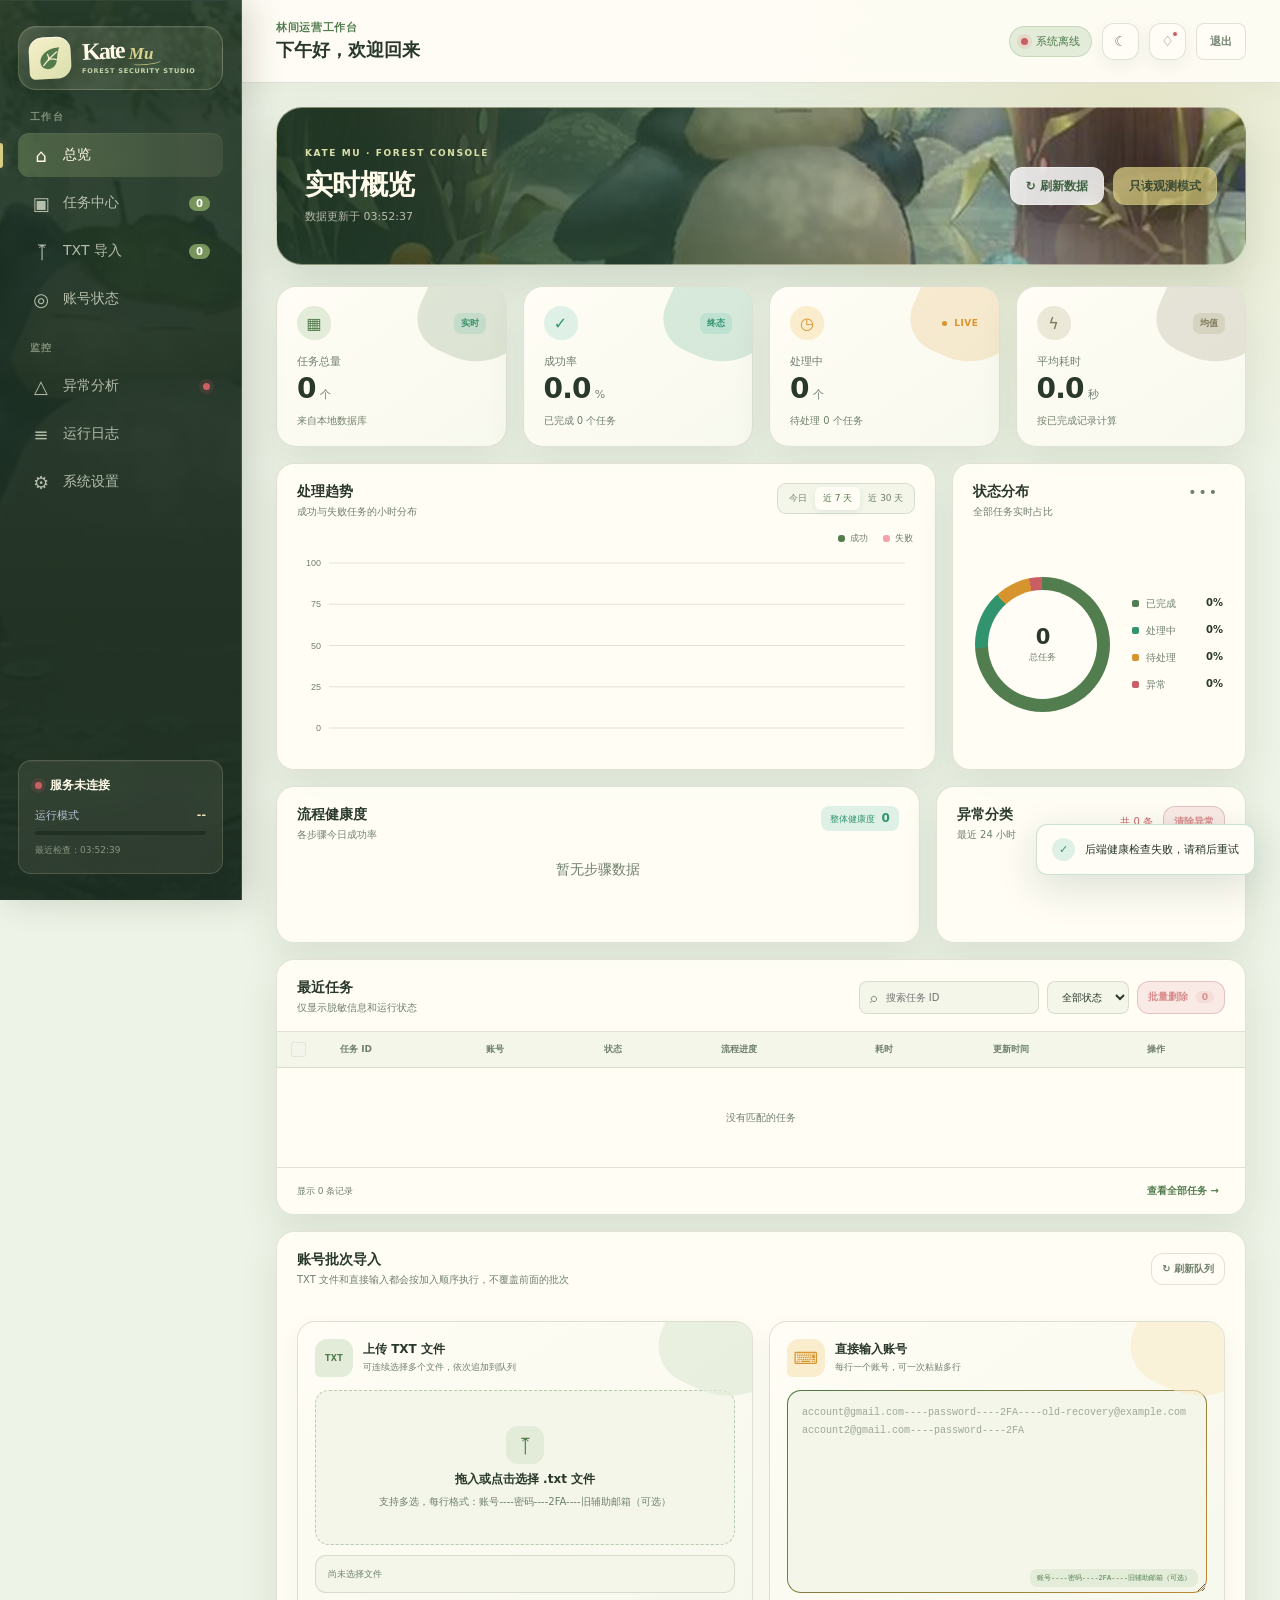
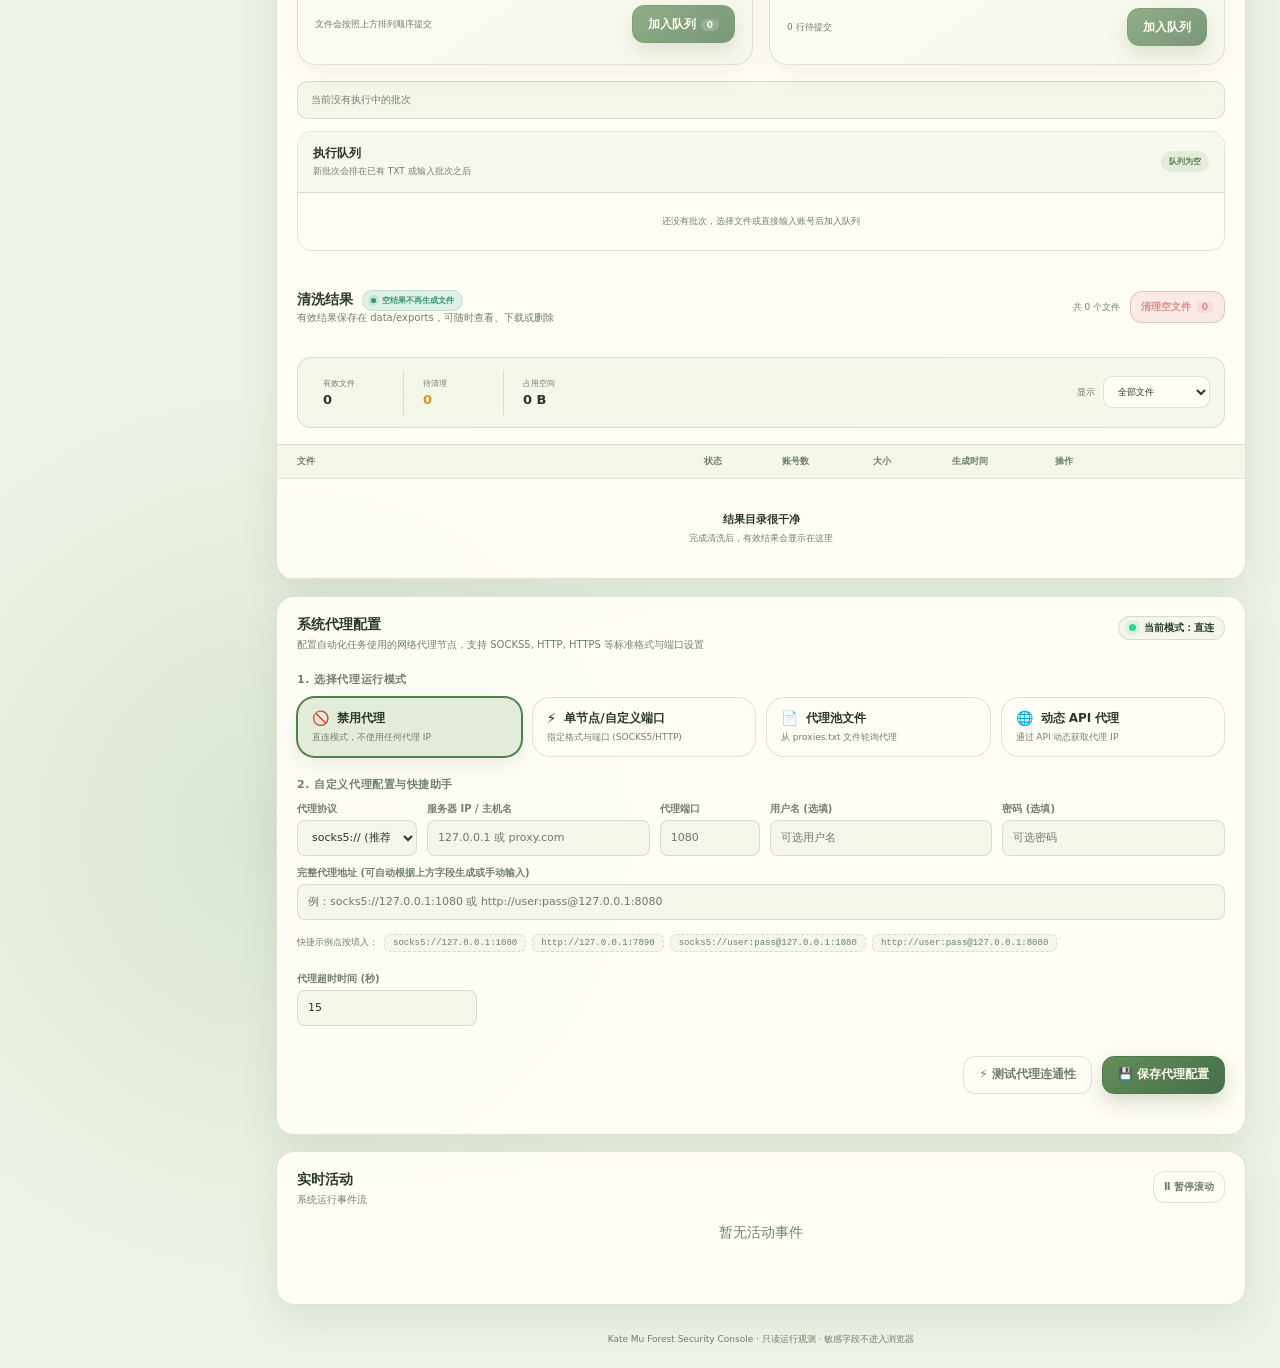
==== commit 0793c561: "Upgrade sanitizer credential flow to v1.1.0" ====
--- a/visual-dashboard/index.html
+++ b/visual-dashboard/index.html
@@ -6,7 +6,7 @@
   <meta name="description" content="Kate Mu 森林主题账号安全处理工作台">
   <title>Kate Mu · 森林安全工作台</title>
   <link rel="icon" href="data:,">
-  <link rel="stylesheet" href="styles.css?v=20260806-3">
+  <link rel="stylesheet" href="styles.css?v=20260806-4">
 </head>
 <body>
   <div class="app-shell">
@@ -208,7 +208,7 @@
                 <div class="dropzone compact-dropzone" id="uploadDropzone" role="button" tabindex="0" aria-label="选择 TXT 文件">
                   <div class="dropzone-icon">⤒</div>
                   <strong>拖入或点击选择 .txt 文件</strong>
-                  <small>支持多选，每行格式：账号----密码----2FA</small>
+                  <small>支持多选，每行格式：账号----密码----2FA----旧辅助邮箱（可选）</small>
                   <input type="file" id="txtFileInput" accept=".txt" multiple hidden>
                 </div>
                 <div class="selected-file-queue" id="selectedFileQueue">
@@ -228,8 +228,8 @@
                   <div><h4>直接输入账号</h4><p>每行一个账号，可一次粘贴多行</p></div>
                 </div>
                 <label class="credential-input-wrap" for="credentialTextInput">
-                  <textarea id="credentialTextInput" spellcheck="false" placeholder="account@gmail.com----password----2FA&#10;account2@gmail.com----password----2FA"></textarea>
-                  <span class="credential-format">账号----密码----2FA</span>
+                  <textarea id="credentialTextInput" spellcheck="false" placeholder="account@gmail.com----password----2FA----old-recovery@example.com&#10;account2@gmail.com----password----2FA"></textarea>
+                  <span class="credential-format">账号----密码----2FA----旧辅助邮箱（可选）</span>
                 </label>
                 <div class="import-method-actions">
                   <span id="credentialLineCount">0 行待提交</span>
@@ -448,6 +448,6 @@
   </div>
 
   <div class="toast" id="toast"><span>✓</span><p>数据已刷新</p></div>
-  <script src="app.js?v=20260806-3"></script>
+  <script src="app.js?v=20260806-4"></script>
 </body>
 </html>
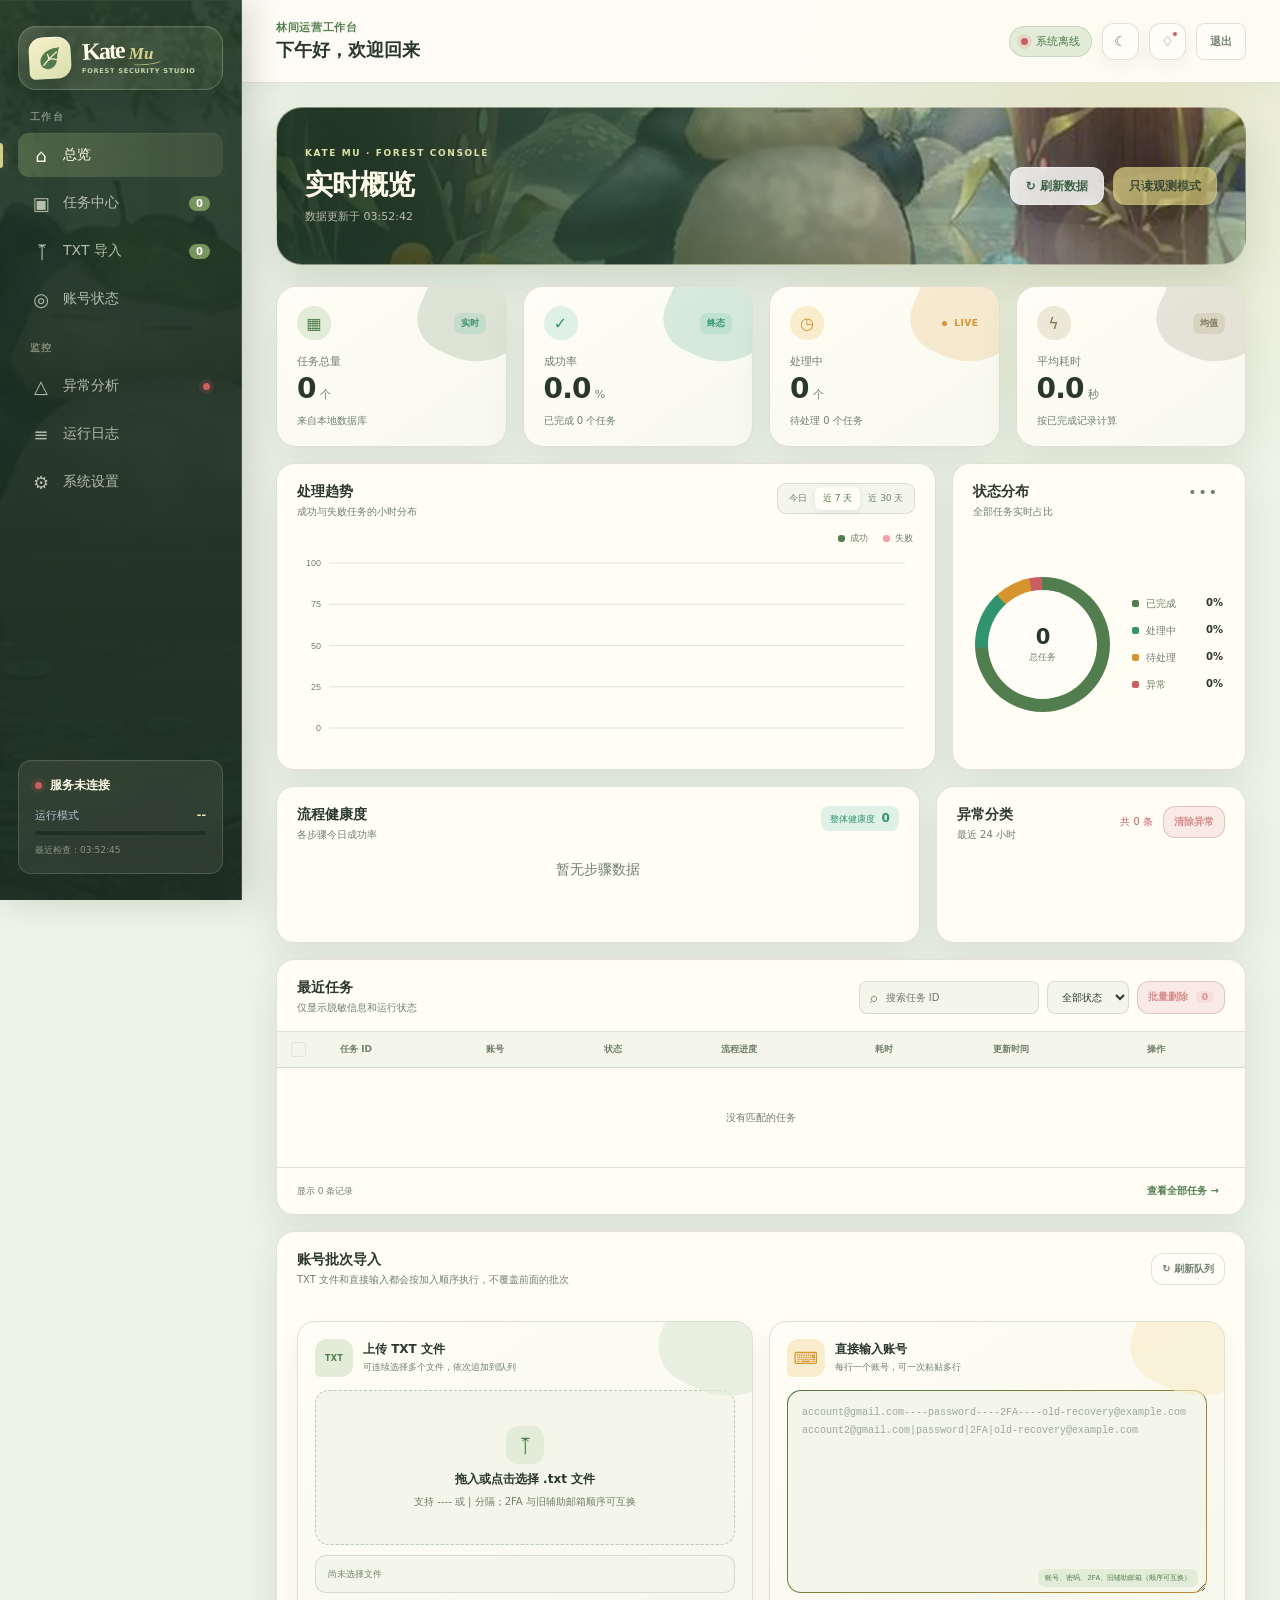
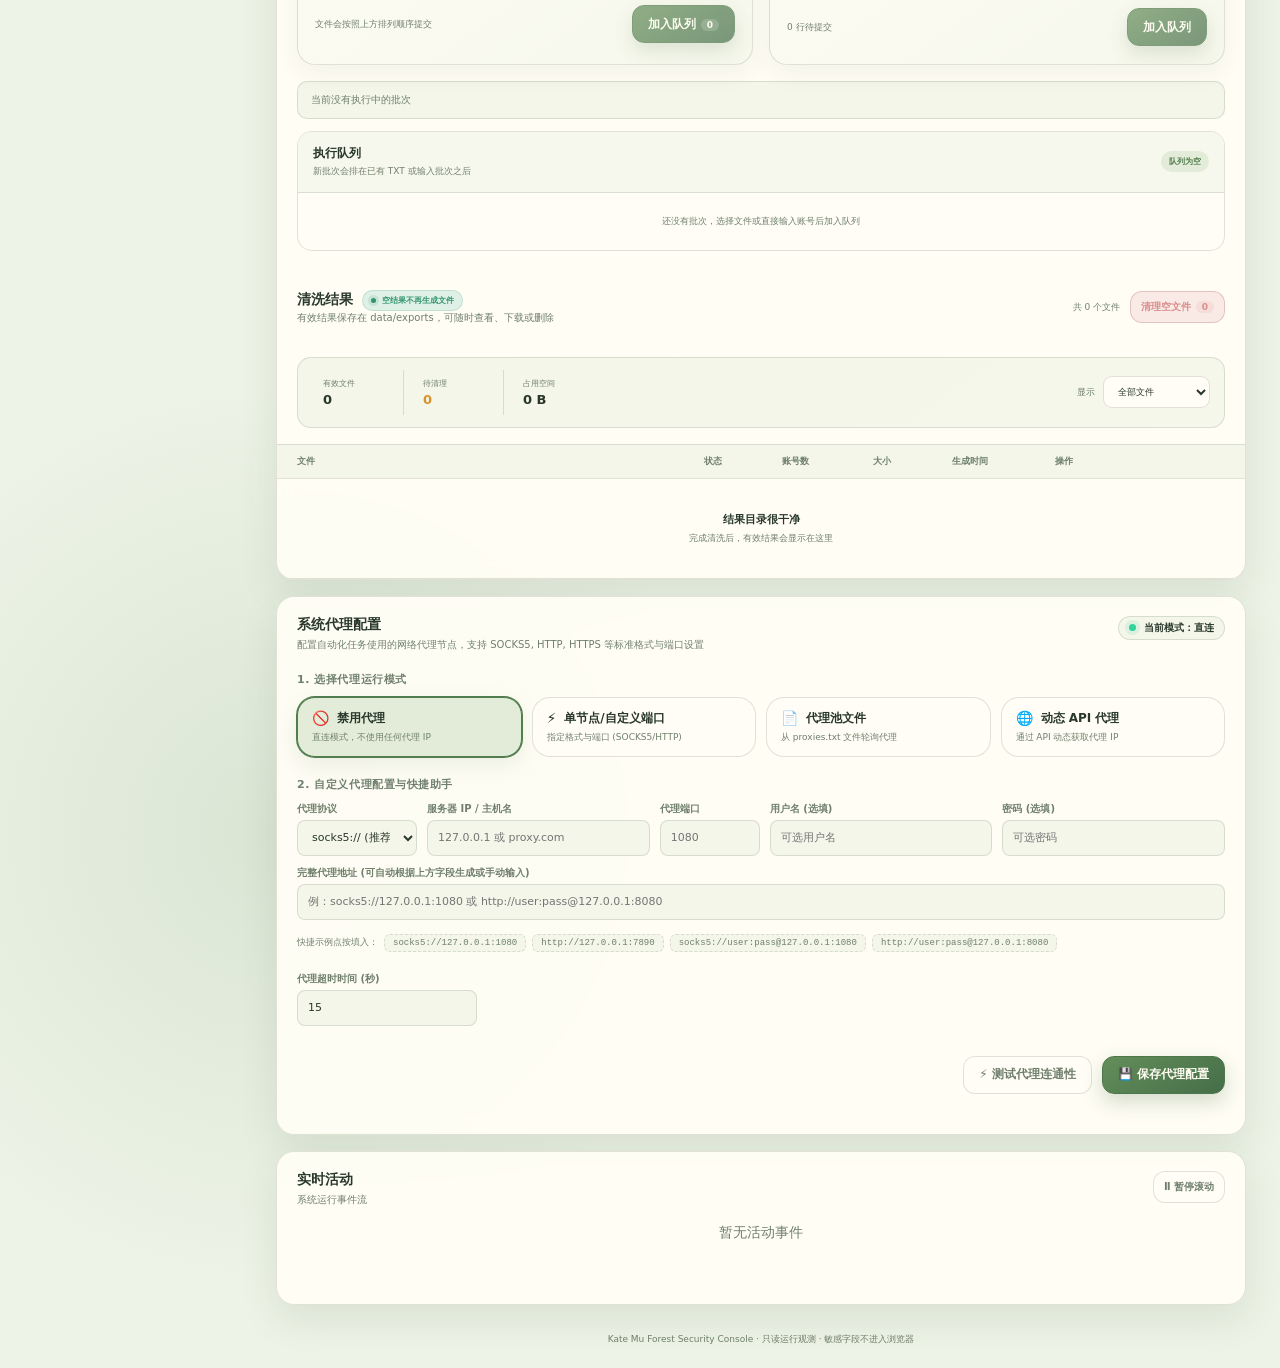
==== commit da258ca5: "Accept pipe-delimited credential imports" ====
--- a/visual-dashboard/index.html
+++ b/visual-dashboard/index.html
@@ -208,7 +208,7 @@
                 <div class="dropzone compact-dropzone" id="uploadDropzone" role="button" tabindex="0" aria-label="选择 TXT 文件">
                   <div class="dropzone-icon">⤒</div>
                   <strong>拖入或点击选择 .txt 文件</strong>
-                  <small>支持多选，每行格式：账号----密码----2FA----旧辅助邮箱（可选）</small>
+                  <small>支持 ---- 或 | 分隔；2FA 与旧辅助邮箱顺序可互换</small>
                   <input type="file" id="txtFileInput" accept=".txt" multiple hidden>
                 </div>
                 <div class="selected-file-queue" id="selectedFileQueue">
@@ -228,8 +228,8 @@
                   <div><h4>直接输入账号</h4><p>每行一个账号，可一次粘贴多行</p></div>
                 </div>
                 <label class="credential-input-wrap" for="credentialTextInput">
-                  <textarea id="credentialTextInput" spellcheck="false" placeholder="account@gmail.com----password----2FA----old-recovery@example.com&#10;account2@gmail.com----password----2FA"></textarea>
-                  <span class="credential-format">账号----密码----2FA----旧辅助邮箱（可选）</span>
+                  <textarea id="credentialTextInput" spellcheck="false" placeholder="account@gmail.com----password----2FA----old-recovery@example.com&#10;account2@gmail.com|password|2FA|old-recovery@example.com"></textarea>
+                  <span class="credential-format">账号、密码、2FA、旧辅助邮箱（顺序可互换）</span>
                 </label>
                 <div class="import-method-actions">
                   <span id="credentialLineCount">0 行待提交</span>
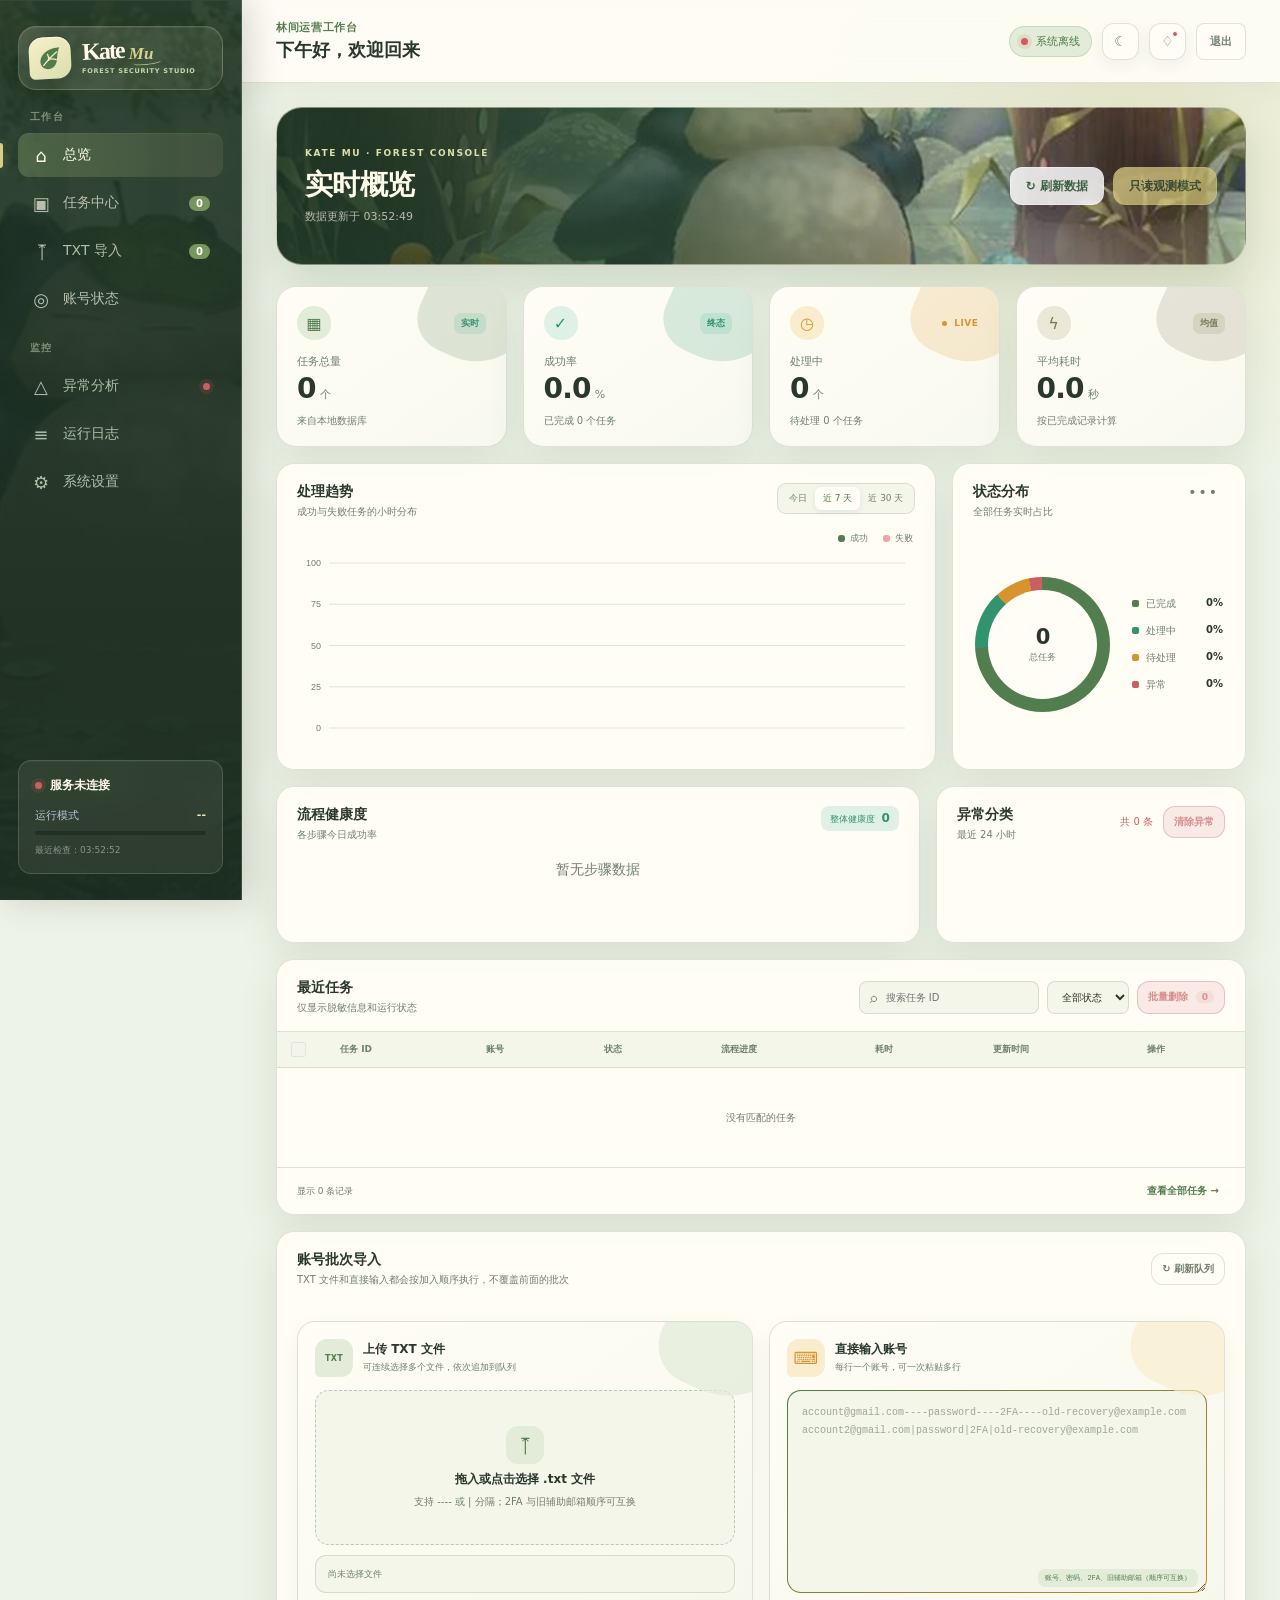
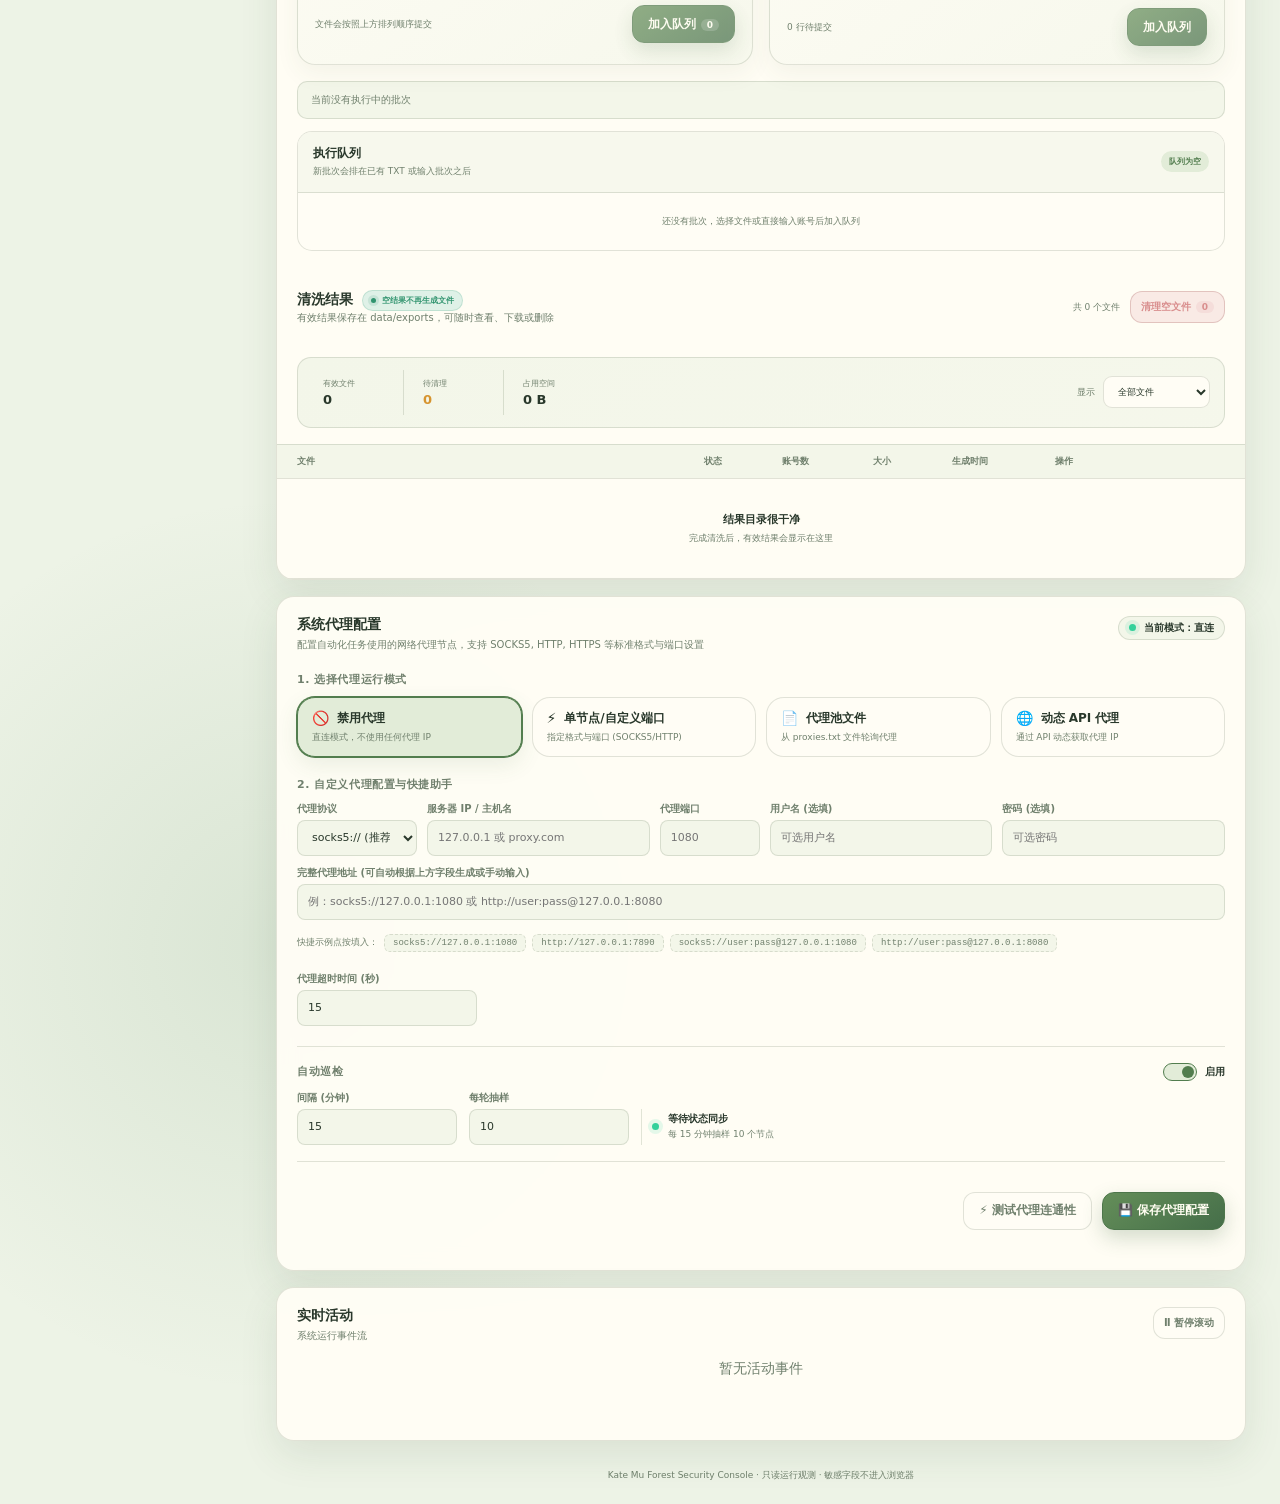
==== commit 86e8721c: "Add automatic proxy pool health checks" ====
--- a/visual-dashboard/index.html
+++ b/visual-dashboard/index.html
@@ -3,26 +3,26 @@
 <head>
   <meta charset="UTF-8">
   <meta name="viewport" content="width=device-width, initial-scale=1.0">
-  <meta name="description" content="Kate Mu 森林主题账号安全处理工作台">
-  <title>Kate Mu · 森林安全工作台</title>
+  <meta name="description" content="Kate Mu 森林主题账号安全处理工作台">
+  <title>Kate Mu · 森林安全工作台</title>
   <link rel="icon" href="data:,">
-  <link rel="stylesheet" href="styles.css?v=20260806-4">
+  <link rel="stylesheet" href="styles.css?v=20260808-1">
 </head>
 <body>
   <div class="app-shell">
     <aside class="sidebar" id="sidebar">
-      <a class="brand" href="#" aria-label="Kate Mu 首页">
-        <span class="brand-mark" aria-hidden="true">
-          <svg viewBox="0 0 48 48" role="img">
-            <path class="leaf-main" d="M39.6 7.4C25.8 7.7 14.2 13.2 9.8 23.1c-3.2 7.2-.7 14.4 5.3 17.4 6.8 3.4 15.1.1 18.3-7.5 3.1-7.5 1.1-15.3 6.2-25.6Z"/>
-            <path class="leaf-vein" d="M13.5 35.4c6.6-8.9 12.9-14.6 21.2-20.6M22 27.6c.2-4.3-.4-7.1-1.7-9.6M24.1 25.7c4.1-.3 7.1.2 9.8 1.4"/>
-          </svg>
-        </span>
-        <span class="brand-copy">
-          <strong class="brand-wordmark"><span>Kate</span><em>Mu</em></strong>
-          <small>FOREST SECURITY STUDIO</small>
-        </span>
-      </a>
+      <a class="brand" href="#" aria-label="Kate Mu 首页">
+        <span class="brand-mark" aria-hidden="true">
+          <svg viewBox="0 0 48 48" role="img">
+            <path class="leaf-main" d="M39.6 7.4C25.8 7.7 14.2 13.2 9.8 23.1c-3.2 7.2-.7 14.4 5.3 17.4 6.8 3.4 15.1.1 18.3-7.5 3.1-7.5 1.1-15.3 6.2-25.6Z"/>
+            <path class="leaf-vein" d="M13.5 35.4c6.6-8.9 12.9-14.6 21.2-20.6M22 27.6c.2-4.3-.4-7.1-1.7-9.6M24.1 25.7c4.1-.3 7.1.2 9.8 1.4"/>
+          </svg>
+        </span>
+        <span class="brand-copy">
+          <strong class="brand-wordmark"><span>Kate</span><em>Mu</em></strong>
+          <small>FOREST SECURITY STUDIO</small>
+        </span>
+      </a>
 
       <nav class="nav" aria-label="主导航">
         <p class="nav-label">工作台</p>
@@ -63,27 +63,27 @@
     <main class="main-content">
       <header class="topbar">
         <button class="icon-button menu-button" id="menuButton" aria-label="打开菜单">☰</button>
-        <div class="page-heading">
-          <p>林间运营工作台</p>
-          <h1>下午好，欢迎回来</h1>
-        </div>
-        <div class="topbar-actions">
-          <div class="system-chip"><span class="pulse"></span>森林守护在线</div>
-          <button class="icon-button" id="themeButton" aria-label="切换主题">☾</button>
-          <button class="icon-button notification-button" aria-label="通知">♢<i></i></button>
-          <form class="logout-form" action="/logout" method="post">
-            <button class="logout-button" type="submit" title="退出登录" aria-label="退出登录">退出</button>
-          </form>
-        </div>
-      </header>
+        <div class="page-heading">
+          <p>林间运营工作台</p>
+          <h1>下午好，欢迎回来</h1>
+        </div>
+        <div class="topbar-actions">
+          <div class="system-chip"><span class="pulse"></span>森林守护在线</div>
+          <button class="icon-button" id="themeButton" aria-label="切换主题">☾</button>
+          <button class="icon-button notification-button" aria-label="通知">♢<i></i></button>
+          <form class="logout-form" action="/logout" method="post">
+            <button class="logout-button" type="submit" title="退出登录" aria-label="退出登录">退出</button>
+          </form>
+        </div>
+      </header>
 
       <section class="dashboard" id="overview">
-        <div class="section-intro">
-          <div class="intro-copy">
-            <span class="forest-kicker">KATE MU · FOREST CONSOLE</span>
-            <h2>实时概览</h2>
-            <p id="currentTime">数据更新于 --:--:--</p>
-          </div>
+        <div class="section-intro">
+          <div class="intro-copy">
+            <span class="forest-kicker">KATE MU · FOREST CONSOLE</span>
+            <h2>实时概览</h2>
+            <p id="currentTime">数据更新于 --:--:--</p>
+          </div>
           <div class="intro-actions">
             <button class="button button-secondary" id="refreshButton">↻ 刷新数据</button>
             <button class="button button-primary" id="createButton" disabled title="只读控制台不提供账号操作">只读观测模式</button>
@@ -157,14 +157,14 @@
             <div class="step-list" id="stepList"></div>
           </article>
 
-          <article class="panel failure-panel" id="failures">
-            <div class="panel-head">
-              <div><h3>异常分类</h3><p>最近 24 小时</p></div>
-              <div class="failure-actions">
-                <span class="total-failures" id="totalFailures">共 0 条</span>
-                <button class="button button-danger compact" id="clearFailedTasks" type="button" disabled>清除异常</button>
-              </div>
-            </div>
+          <article class="panel failure-panel" id="failures">
+            <div class="panel-head">
+              <div><h3>异常分类</h3><p>最近 24 小时</p></div>
+              <div class="failure-actions">
+                <span class="total-failures" id="totalFailures">共 0 条</span>
+                <button class="button button-danger compact" id="clearFailedTasks" type="button" disabled>清除异常</button>
+              </div>
+            </div>
             <div class="failure-bars" id="failureBars"></div>
           </article>
         </div>
@@ -172,119 +172,119 @@
         <article class="panel table-panel" id="tasks">
           <div class="panel-head table-heading">
             <div><h3>最近任务</h3><p>仅显示脱敏信息和运行状态</p></div>
-            <div class="table-tools">
-              <label class="search-box"><span>⌕</span><input id="taskSearch" type="search" placeholder="搜索任务 ID"></label>
-              <select id="statusFilter" aria-label="筛选状态">
+            <div class="table-tools">
+              <label class="search-box"><span>⌕</span><input id="taskSearch" type="search" placeholder="搜索任务 ID"></label>
+              <select id="statusFilter" aria-label="筛选状态">
                 <option value="all">全部状态</option>
                 <option value="VERIFIED">已完成</option>
                 <option value="SANITIZING">处理中</option>
                 <option value="PENDING">待处理</option>
-                <option value="FAILED">异常</option>
-              </select>
-              <button class="button button-danger compact" id="bulkDeleteTasks" type="button" disabled>批量删除 <b>0</b></button>
-            </div>
-          </div>
-          <div class="table-scroll">
-            <table>
-              <thead><tr><th class="task-select-cell"><input id="selectAllTasks" class="task-checkbox" type="checkbox" aria-label="选择全部可删除任务"></th><th>任务 ID</th><th>账号</th><th>状态</th><th>流程进度</th><th>耗时</th><th>更新时间</th><th>操作</th></tr></thead>
-              <tbody id="taskTableBody"></tbody>
+                <option value="FAILED">异常</option>
+              </select>
+              <button class="button button-danger compact" id="bulkDeleteTasks" type="button" disabled>批量删除 <b>0</b></button>
+            </div>
+          </div>
+          <div class="table-scroll">
+            <table>
+              <thead><tr><th class="task-select-cell"><input id="selectAllTasks" class="task-checkbox" type="checkbox" aria-label="选择全部可删除任务"></th><th>任务 ID</th><th>账号</th><th>状态</th><th>流程进度</th><th>耗时</th><th>更新时间</th><th>操作</th></tr></thead>
+              <tbody id="taskTableBody"></tbody>
             </table>
           </div>
           <div class="table-footer"><span id="tableCount">显示 6 条记录</span><button>查看全部任务 →</button></div>
         </article>
 
-        <article class="panel import-panel" id="files">
-          <div class="panel-head table-heading">
-            <div><h3>账号批次导入</h3><p>TXT 文件和直接输入都会按加入顺序执行，不覆盖前面的批次</p></div>
-            <button class="button button-secondary compact" id="refreshExports">↻ 刷新队列</button>
-          </div>
-          <div class="import-body">
-            <div class="import-method-grid">
-              <section class="import-method-card file-import-card">
-                <div class="import-method-head">
-                  <span class="import-method-icon">TXT</span>
-                  <div><h4>上传 TXT 文件</h4><p>可连续选择多个文件，依次追加到队列</p></div>
-                </div>
-                <div class="dropzone compact-dropzone" id="uploadDropzone" role="button" tabindex="0" aria-label="选择 TXT 文件">
-                  <div class="dropzone-icon">⤒</div>
-                  <strong>拖入或点击选择 .txt 文件</strong>
-                  <small>支持 ---- 或 | 分隔；2FA 与旧辅助邮箱顺序可互换</small>
-                  <input type="file" id="txtFileInput" accept=".txt" multiple hidden>
-                </div>
-                <div class="selected-file-queue" id="selectedFileQueue">
-                  <span class="selected-files-empty">尚未选择文件</span>
-                </div>
-                <div class="import-method-actions">
-                  <span>文件会按照上方排列顺序提交</span>
-                  <button class="button button-primary" id="uploadButton" disabled>
-                    <span id="uploadQueueLabel">加入队列</span><b id="selectedFileCount">0</b>
-                  </button>
-                </div>
-              </section>
-
-              <section class="import-method-card paste-import-card">
-                <div class="import-method-head">
-                  <span class="import-method-icon paste">⌨</span>
-                  <div><h4>直接输入账号</h4><p>每行一个账号，可一次粘贴多行</p></div>
-                </div>
-                <label class="credential-input-wrap" for="credentialTextInput">
-                  <textarea id="credentialTextInput" spellcheck="false" placeholder="account@gmail.com----password----2FA----old-recovery@example.com&#10;account2@gmail.com|password|2FA|old-recovery@example.com"></textarea>
-                  <span class="credential-format">账号、密码、2FA、旧辅助邮箱（顺序可互换）</span>
-                </label>
-                <div class="import-method-actions">
-                  <span id="credentialLineCount">0 行待提交</span>
-                  <button class="button button-primary" id="queueTextButton" disabled>加入队列</button>
-                </div>
-              </section>
-            </div>
-
-            <div class="import-status" id="importStatus">当前没有执行中的批次</div>
-            <div class="import-queue-panel">
-              <div class="import-queue-head">
-                <div><h4>执行队列</h4><p>新批次会排在已有 TXT 或输入批次之后</p></div>
-                <span id="importQueueSummary">队列为空</span>
-              </div>
-              <div class="import-queue-list" id="importQueueList">
-                <div class="import-queue-empty">还没有批次，选择文件或直接输入账号后加入队列</div>
-              </div>
-            </div>
-          </div>
-          <div class="panel-head table-heading export-heading">
-            <div>
-              <div class="export-title-row">
-                <h3>清洗结果</h3>
-                <span class="export-policy-badge"><i></i>空结果不再生成文件</span>
-              </div>
-              <p>有效结果保存在 data/exports，可随时查看、下载或删除</p>
-            </div>
-            <div class="export-heading-actions">
-              <span class="export-count-label" id="exportCountLabel">共 0 个文件</span>
-              <button class="button button-danger compact" id="cleanupEmptyExports" disabled>
-                <span id="cleanupEmptyLabel">清理空文件</span><b id="emptyExportCount">0</b>
-              </button>
-            </div>
-          </div>
-          <div class="export-summary-bar">
-            <div class="export-summary-group">
-              <div class="export-stat"><span>有效文件</span><strong id="validExportCount">0</strong></div>
-              <div class="export-stat warning"><span>待清理</span><strong id="invalidExportCount">0</strong></div>
-              <div class="export-stat"><span>占用空间</span><strong id="exportTotalSize">0 B</strong></div>
-            </div>
-            <label class="export-filter">
-              <span>显示</span>
-              <select id="exportFilter" aria-label="筛选清洗结果">
-                <option value="all">全部文件</option>
-                <option value="valid">仅有效文件</option>
-                <option value="empty">仅空文件</option>
-              </select>
-            </label>
-          </div>
-          <div class="table-scroll">
-            <table class="export-table">
-              <thead><tr><th>文件</th><th>状态</th><th>账号数</th><th>大小</th><th>生成时间</th><th>操作</th></tr></thead>
-              <tbody id="exportTableBody"></tbody>
-            </table>
-          </div>
+        <article class="panel import-panel" id="files">
+          <div class="panel-head table-heading">
+            <div><h3>账号批次导入</h3><p>TXT 文件和直接输入都会按加入顺序执行，不覆盖前面的批次</p></div>
+            <button class="button button-secondary compact" id="refreshExports">↻ 刷新队列</button>
+          </div>
+          <div class="import-body">
+            <div class="import-method-grid">
+              <section class="import-method-card file-import-card">
+                <div class="import-method-head">
+                  <span class="import-method-icon">TXT</span>
+                  <div><h4>上传 TXT 文件</h4><p>可连续选择多个文件，依次追加到队列</p></div>
+                </div>
+                <div class="dropzone compact-dropzone" id="uploadDropzone" role="button" tabindex="0" aria-label="选择 TXT 文件">
+                  <div class="dropzone-icon">⤒</div>
+                  <strong>拖入或点击选择 .txt 文件</strong>
+                  <small>支持 ---- 或 | 分隔；2FA 与旧辅助邮箱顺序可互换</small>
+                  <input type="file" id="txtFileInput" accept=".txt" multiple hidden>
+                </div>
+                <div class="selected-file-queue" id="selectedFileQueue">
+                  <span class="selected-files-empty">尚未选择文件</span>
+                </div>
+                <div class="import-method-actions">
+                  <span>文件会按照上方排列顺序提交</span>
+                  <button class="button button-primary" id="uploadButton" disabled>
+                    <span id="uploadQueueLabel">加入队列</span><b id="selectedFileCount">0</b>
+                  </button>
+                </div>
+              </section>
+
+              <section class="import-method-card paste-import-card">
+                <div class="import-method-head">
+                  <span class="import-method-icon paste">⌨</span>
+                  <div><h4>直接输入账号</h4><p>每行一个账号，可一次粘贴多行</p></div>
+                </div>
+                <label class="credential-input-wrap" for="credentialTextInput">
+                  <textarea id="credentialTextInput" spellcheck="false" placeholder="account@gmail.com----password----2FA----old-recovery@example.com&#10;account2@gmail.com|password|2FA|old-recovery@example.com"></textarea>
+                  <span class="credential-format">账号、密码、2FA、旧辅助邮箱（顺序可互换）</span>
+                </label>
+                <div class="import-method-actions">
+                  <span id="credentialLineCount">0 行待提交</span>
+                  <button class="button button-primary" id="queueTextButton" disabled>加入队列</button>
+                </div>
+              </section>
+            </div>
+
+            <div class="import-status" id="importStatus">当前没有执行中的批次</div>
+            <div class="import-queue-panel">
+              <div class="import-queue-head">
+                <div><h4>执行队列</h4><p>新批次会排在已有 TXT 或输入批次之后</p></div>
+                <span id="importQueueSummary">队列为空</span>
+              </div>
+              <div class="import-queue-list" id="importQueueList">
+                <div class="import-queue-empty">还没有批次，选择文件或直接输入账号后加入队列</div>
+              </div>
+            </div>
+          </div>
+          <div class="panel-head table-heading export-heading">
+            <div>
+              <div class="export-title-row">
+                <h3>清洗结果</h3>
+                <span class="export-policy-badge"><i></i>空结果不再生成文件</span>
+              </div>
+              <p>有效结果保存在 data/exports，可随时查看、下载或删除</p>
+            </div>
+            <div class="export-heading-actions">
+              <span class="export-count-label" id="exportCountLabel">共 0 个文件</span>
+              <button class="button button-danger compact" id="cleanupEmptyExports" disabled>
+                <span id="cleanupEmptyLabel">清理空文件</span><b id="emptyExportCount">0</b>
+              </button>
+            </div>
+          </div>
+          <div class="export-summary-bar">
+            <div class="export-summary-group">
+              <div class="export-stat"><span>有效文件</span><strong id="validExportCount">0</strong></div>
+              <div class="export-stat warning"><span>待清理</span><strong id="invalidExportCount">0</strong></div>
+              <div class="export-stat"><span>占用空间</span><strong id="exportTotalSize">0 B</strong></div>
+            </div>
+            <label class="export-filter">
+              <span>显示</span>
+              <select id="exportFilter" aria-label="筛选清洗结果">
+                <option value="all">全部文件</option>
+                <option value="valid">仅有效文件</option>
+                <option value="empty">仅空文件</option>
+              </select>
+            </label>
+          </div>
+          <div class="table-scroll">
+            <table class="export-table">
+              <thead><tr><th>文件</th><th>状态</th><th>账号数</th><th>大小</th><th>生成时间</th><th>操作</th></tr></thead>
+              <tbody id="exportTableBody"></tbody>
+            </table>
+          </div>
         </article>
 
         <article class="panel settings-panel" id="settings">
@@ -378,18 +378,18 @@
               </div>
             </div>
 
-            <div class="settings-group mode-panel" id="fileProxyPanel" style="display: none;">
-              <label class="group-title">2. 上传代理池文件</label>
-              <input type="hidden" id="proxyFileInput" value="">
-               <input type="file" id="proxyPoolFileInput" accept=".txt,text/plain" multiple hidden>
-              <div class="proxy-file-upload">
-                <button type="button" class="button button-secondary" id="chooseProxyFileBtn">选择 TXT 文件</button>
-                <div class="proxy-file-summary">
-                 <strong id="proxyPoolFileName">尚未上传代理池</strong>
-                 <small id="proxyPoolFileMeta">可多选 TXT，追加合并到现有代理池</small>
-                </div>
-                <button type="button" class="button button-primary" id="uploadProxyFileBtn" disabled>上传并启用</button>
-              </div>
+            <div class="settings-group mode-panel" id="fileProxyPanel" style="display: none;">
+              <label class="group-title">2. 上传代理池文件</label>
+              <input type="hidden" id="proxyFileInput" value="">
+               <input type="file" id="proxyPoolFileInput" accept=".txt,text/plain" multiple hidden>
+              <div class="proxy-file-upload">
+                <button type="button" class="button button-secondary" id="chooseProxyFileBtn">选择 TXT 文件</button>
+                <div class="proxy-file-summary">
+                 <strong id="proxyPoolFileName">尚未上传代理池</strong>
+                 <small id="proxyPoolFileMeta">可多选 TXT，追加合并到现有代理池</small>
+                </div>
+                <button type="button" class="button button-primary" id="uploadProxyFileBtn" disabled>上传并启用</button>
+              </div>
               <div class="format-presets">
                 <span class="preset-label">代理池文件格式规范 (每行一个，自动解析以下格式)：</span>
                 <span class="preset-chip">socks5://user:pass@host:port</span>
@@ -407,12 +407,40 @@
               </div>
             </div>
 
-            <div class="settings-group">
-              <div class="form-field short-width">
-                <label for="proxyTimeoutInput">代理超时时间 (秒)</label>
-                <input type="number" id="proxyTimeoutInput" value="15" min="3" max="120">
-              </div>
-            </div>
+            <div class="settings-group">
+              <div class="form-field short-width">
+                <label for="proxyTimeoutInput">代理超时时间 (秒)</label>
+                <input type="number" id="proxyTimeoutInput" value="15" min="3" max="120">
+              </div>
+            </div>
+
+            <div class="settings-group auto-check-group">
+              <div class="auto-check-heading">
+                <label class="group-title" for="proxyAutoCheckEnabled">自动巡检</label>
+                <label class="toggle-control" title="启用自动代理巡检">
+                  <input type="checkbox" id="proxyAutoCheckEnabled" checked>
+                  <span class="toggle-track" aria-hidden="true"></span>
+                  <span>启用</span>
+                </label>
+              </div>
+              <div class="auto-check-layout">
+                <div class="form-field">
+                  <label for="proxyAutoCheckInterval">间隔 (分钟)</label>
+                  <input type="number" id="proxyAutoCheckInterval" value="15" min="1" max="1440">
+                </div>
+                <div class="form-field">
+                  <label for="proxyAutoCheckSampleCount">每轮抽样</label>
+                  <input type="number" id="proxyAutoCheckSampleCount" value="10" min="1" max="50">
+                </div>
+                <div class="auto-check-status" aria-live="polite">
+                  <span class="pulse" id="proxyAutoCheckPulse"></span>
+                  <div>
+                    <strong id="proxyAutoCheckStatus">等待状态同步</strong>
+                    <small id="proxyAutoCheckMeta">每 15 分钟抽样 10 个节点</small>
+                  </div>
+                </div>
+              </div>
+            </div>
 
             <div class="test-result-box" id="testResultBox" style="display: none;"></div>
 
@@ -432,7 +460,7 @@
         </article>
       </section>
 
-        <footer>Kate Mu Forest Security Console · 只读运行观测 · 敏感字段不进入浏览器</footer>
+        <footer>Kate Mu Forest Security Console · 只读运行观测 · 敏感字段不进入浏览器</footer>
     </main>
   </div>
 
@@ -448,6 +476,6 @@
   </div>
 
   <div class="toast" id="toast"><span>✓</span><p>数据已刷新</p></div>
-  <script src="app.js?v=20260806-4"></script>
+  <script src="app.js?v=20260808-1"></script>
 </body>
 </html>
--- a/visual-dashboard/styles.css
+++ b/visual-dashboard/styles.css
@@ -1,47 +1,47 @@
-/* Forest watercolor theme inspired by the supplied pond illustration */
-:root {
-  --bg: #edf3e6;
-  --surface: #fffdf5;
-  --surface-soft: #f3f6e9;
-  --sidebar: #263a2c;
-  --sidebar-soft: rgba(246, 239, 210, .09);
-  --text: #29382b;
-  --muted: #70806d;
-  --border: rgba(68, 91, 58, .16);
-  --primary: #527d4e;
-  --primary-soft: #e2ecd8;
-  --green: #31946f;
-  --green-soft: #dff1e7;
-  --amber: #d6942f;
-  --amber-soft: #faedcd;
-  --red: #c95f62;
-  --red-soft: #f7e2df;
-  --purple: #7d7758;
-  --purple-soft: #ebe8d8;
-  --shadow: 0 14px 38px rgba(53, 75, 47, .10);
-  --radius: 18px;
-  --leaf-gradient: linear-gradient(145deg, #89ad68 0%, #456f48 100%);
-}
-
-body.dark {
-  --bg: #111c16;
-  --surface: #1a2920;
-  --surface-soft: #23352a;
-  --text: #f1f0df;
-  --muted: #abb8a4;
-  --border: rgba(191, 210, 171, .14);
-  --primary: #8caf72;
-  --primary-soft: #2d442f;
-  --green: #67c49d;
-  --green-soft: #234438;
-  --amber: #e1ad58;
-  --amber-soft: #48381f;
-  --red: #e38282;
-  --red-soft: #492a2b;
-  --purple: #c0b98c;
-  --purple-soft: #3c3a2c;
-  --shadow: 0 16px 42px rgba(0, 0, 0, .26);
-}
+/* Forest watercolor theme inspired by the supplied pond illustration */
+:root {
+  --bg: #edf3e6;
+  --surface: #fffdf5;
+  --surface-soft: #f3f6e9;
+  --sidebar: #263a2c;
+  --sidebar-soft: rgba(246, 239, 210, .09);
+  --text: #29382b;
+  --muted: #70806d;
+  --border: rgba(68, 91, 58, .16);
+  --primary: #527d4e;
+  --primary-soft: #e2ecd8;
+  --green: #31946f;
+  --green-soft: #dff1e7;
+  --amber: #d6942f;
+  --amber-soft: #faedcd;
+  --red: #c95f62;
+  --red-soft: #f7e2df;
+  --purple: #7d7758;
+  --purple-soft: #ebe8d8;
+  --shadow: 0 14px 38px rgba(53, 75, 47, .10);
+  --radius: 18px;
+  --leaf-gradient: linear-gradient(145deg, #89ad68 0%, #456f48 100%);
+}
+
+body.dark {
+  --bg: #111c16;
+  --surface: #1a2920;
+  --surface-soft: #23352a;
+  --text: #f1f0df;
+  --muted: #abb8a4;
+  --border: rgba(191, 210, 171, .14);
+  --primary: #8caf72;
+  --primary-soft: #2d442f;
+  --green: #67c49d;
+  --green-soft: #234438;
+  --amber: #e1ad58;
+  --amber-soft: #48381f;
+  --red: #e38282;
+  --red-soft: #492a2b;
+  --purple: #c0b98c;
+  --purple-soft: #3c3a2c;
+  --shadow: 0 16px 42px rgba(0, 0, 0, .26);
+}
 
 * { box-sizing: border-box; }
 html { scroll-behavior: smooth; }
@@ -118,15 +118,15 @@
 .icon-button:hover { color: var(--primary); border-color: #b9ccf7; }
 .notification-button { position: relative; }
 .notification-button i { position: absolute; top: 7px; right: 7px; width: 6px; height: 6px; border-radius: 50%; background: var(--red); border: 1px solid var(--surface); }
-.avatar { width: 37px; height: 37px; display: grid; place-items: center; border-radius: 10px; background: linear-gradient(145deg,#cad8f7,#e3e9fa); color: #35528c; font-size: 11px; font-weight: 800; }
-.logout-form { margin: 0; }
-.logout-button { height: 37px; padding: 0 13px; border: 1px solid var(--border); border-radius: 8px; background: var(--surface); color: var(--muted); font-size: 11px; font-weight: 650; }
-.logout-button:hover { color: var(--primary); border-color: #9bb68f; }
+.avatar { width: 37px; height: 37px; display: grid; place-items: center; border-radius: 10px; background: linear-gradient(145deg,#cad8f7,#e3e9fa); color: #35528c; font-size: 11px; font-weight: 800; }
+.logout-form { margin: 0; }
+.logout-button { height: 37px; padding: 0 13px; border: 1px solid var(--border); border-radius: 8px; background: var(--surface); color: var(--muted); font-size: 11px; font-weight: 650; }
+.logout-button:hover { color: var(--primary); border-color: #9bb68f; }
 .menu-button { display: none; }
 
-.dashboard { max-width: 1540px; margin: auto; padding: 30px 34px 20px; }
-#overview, #tasks, #files, #failures, #logs, #settings { scroll-margin-top: 100px; }
-.section-intro { margin-bottom: 21px; display: flex; justify-content: space-between; align-items: center; }
+.dashboard { max-width: 1540px; margin: auto; padding: 30px 34px 20px; }
+#overview, #tasks, #files, #failures, #logs, #settings { scroll-margin-top: 100px; }
+.section-intro { margin-bottom: 21px; display: flex; justify-content: space-between; align-items: center; }
 .section-intro h2 { margin: 0 0 5px; font-size: 22px; }
 .section-intro p { margin: 0; color: var(--muted); font-size: 11px; }
 .intro-actions { display: flex; gap: 9px; }
@@ -209,24 +209,24 @@
 .failure-item progress::-webkit-progress-bar { background: var(--border); }
 .failure-item progress::-webkit-progress-value { border-radius: 6px; background: linear-gradient(90deg,#ef7885,var(--red)); }
 
-.table-panel { margin-top: 16px; overflow: hidden; }
-.table-heading { align-items: center; padding-bottom: 16px; }
-.table-tools { display: flex; gap: 8px; }
-.table-tools .button { flex: 0 0 auto; white-space: nowrap; }
-.failure-actions { display: flex; align-items: center; gap: 10px; }
-.search-box { min-width: 180px; height: 33px; padding: 0 10px; display: flex; align-items: center; gap: 7px; border: 1px solid var(--border); border-radius: 8px; background: var(--surface-soft); color: var(--muted); }
+.table-panel { margin-top: 16px; overflow: hidden; }
+.table-heading { align-items: center; padding-bottom: 16px; }
+.table-tools { display: flex; gap: 8px; }
+.table-tools .button { flex: 0 0 auto; white-space: nowrap; }
+.failure-actions { display: flex; align-items: center; gap: 10px; }
+.search-box { min-width: 180px; height: 33px; padding: 0 10px; display: flex; align-items: center; gap: 7px; border: 1px solid var(--border); border-radius: 8px; background: var(--surface-soft); color: var(--muted); }
 .search-box input { width: 100%; border: 0; outline: 0; background: transparent; color: var(--text); font-size: 10px; }
 .table-tools select, .modal select, .modal input { border: 1px solid var(--border); outline: 0; border-radius: 8px; background: var(--surface-soft); color: var(--text); }
 .table-tools select { padding: 0 10px; font-size: 10px; }
 .table-scroll { overflow-x: auto; }
-table { width: 100%; border-collapse: collapse; }
-th { padding: 10px 20px; border-top: 1px solid var(--border); border-bottom: 1px solid var(--border); background: var(--surface-soft); color: var(--muted); text-align: left; font-size: 9px; font-weight: 600; white-space: nowrap; }
-td { height: 55px; padding: 9px 20px; border-bottom: 1px solid var(--border); font-size: 10px; white-space: nowrap; }
-tbody tr:hover { background: color-mix(in srgb, var(--primary-soft) 38%, transparent); }
-tbody tr.task-selected { background: color-mix(in srgb, var(--primary-soft) 58%, transparent); }
-.task-select-cell { width: 42px; padding-inline: 14px; text-align: center; }
-.task-checkbox { width: 15px; height: 15px; margin: 0; accent-color: var(--primary); cursor: pointer; vertical-align: middle; }
-.task-checkbox:disabled { cursor: not-allowed; opacity: .42; }
+table { width: 100%; border-collapse: collapse; }
+th { padding: 10px 20px; border-top: 1px solid var(--border); border-bottom: 1px solid var(--border); background: var(--surface-soft); color: var(--muted); text-align: left; font-size: 9px; font-weight: 600; white-space: nowrap; }
+td { height: 55px; padding: 9px 20px; border-bottom: 1px solid var(--border); font-size: 10px; white-space: nowrap; }
+tbody tr:hover { background: color-mix(in srgb, var(--primary-soft) 38%, transparent); }
+tbody tr.task-selected { background: color-mix(in srgb, var(--primary-soft) 58%, transparent); }
+.task-select-cell { width: 42px; padding-inline: 14px; text-align: center; }
+.task-checkbox { width: 15px; height: 15px; margin: 0; accent-color: var(--primary); cursor: pointer; vertical-align: middle; }
+.task-checkbox:disabled { cursor: not-allowed; opacity: .42; }
 .task-id { font-family: ui-monospace, SFMono-Regular, Consolas, monospace; color: var(--primary); font-weight: 700; }
 .account-cell { display: flex; align-items: center; gap: 9px; }
 .account-badge { width: 28px; height: 28px; display: grid; place-items: center; border-radius: 8px; background: var(--primary-soft); color: var(--primary); font-size: 9px; font-weight: 800; }
@@ -295,12 +295,12 @@
   .system-chip { display: none; }
   .topbar { padding: 0 18px; }
   .dashboard { padding: 24px 18px 16px; }
-  .table-tools { width: 100%; flex-wrap: wrap; }
+  .table-tools { width: 100%; flex-wrap: wrap; }
   .table-heading { align-items: flex-start; flex-direction: column; }
-  .search-box { flex: 1 1 100%; min-width: 0; }
-  .table-tools select, .table-tools .button { flex: 1 1 0; min-width: 0; }
-  .failure-actions { width: 100%; flex-wrap: wrap; justify-content: space-between; }
-  .failure-actions .button { flex: 1 1 auto; }
+  .search-box { flex: 1 1 100%; min-width: 0; }
+  .table-tools select, .table-tools .button { flex: 1 1 0; min-width: 0; }
+  .failure-actions { width: 100%; flex-wrap: wrap; justify-content: space-between; }
+  .failure-actions .button { flex: 1 1 auto; }
   footer { padding-inline: 18px; }
 }
 @media (max-width: 560px) {
@@ -315,51 +315,51 @@
   .topbar-actions .notification-button { display: none; }
 }
 
-.import-panel { margin-top: 16px; overflow: hidden; }
-.import-body { padding: 18px 20px 20px; }
-.import-method-grid { display: grid; grid-template-columns: repeat(2, minmax(0, 1fr)); gap: 16px; }
-.import-method-card {
-  position: relative;
-  min-width: 0;
-  padding: 17px;
-  overflow: hidden;
-  border: 1px solid var(--border);
-  border-radius: 18px;
-  background: linear-gradient(145deg, var(--surface) 0%, color-mix(in srgb, var(--surface-soft) 72%, var(--surface)) 100%);
-  box-shadow: 0 9px 24px rgba(61, 82, 53, .06);
-}
-.import-method-card::after {
-  content: "";
-  position: absolute;
-  top: -54px;
-  right: -45px;
-  width: 130px;
-  height: 130px;
-  border-radius: 48% 52% 65% 35%;
-  background: color-mix(in srgb, var(--primary-soft) 70%, transparent);
-  transform: rotate(25deg);
-  pointer-events: none;
-}
-.paste-import-card::after { background: color-mix(in srgb, var(--amber-soft) 66%, transparent); }
-.import-method-head { position: relative; z-index: 1; margin-bottom: 13px; display: flex; align-items: center; gap: 10px; }
-.import-method-head > div { min-width: 0; }
-.import-method-head h4, .import-queue-head h4 { margin: 0 0 3px; color: var(--text); font-size: 12px; }
-.import-method-head p, .import-queue-head p { margin: 0; color: var(--muted); font-size: 9px; line-height: 1.5; }
-.import-method-icon {
-  width: 38px;
-  height: 38px;
-  flex: 0 0 auto;
-  display: grid;
-  place-items: center;
-  border-radius: 12px 12px 12px 5px;
-  background: var(--primary-soft);
-  color: var(--primary);
-  font-size: 8px;
-  font-weight: 900;
-  letter-spacing: .04em;
-}
-.import-method-icon.paste { background: var(--amber-soft); color: var(--amber); font-size: 17px; }
-.dropzone {
+.import-panel { margin-top: 16px; overflow: hidden; }
+.import-body { padding: 18px 20px 20px; }
+.import-method-grid { display: grid; grid-template-columns: repeat(2, minmax(0, 1fr)); gap: 16px; }
+.import-method-card {
+  position: relative;
+  min-width: 0;
+  padding: 17px;
+  overflow: hidden;
+  border: 1px solid var(--border);
+  border-radius: 18px;
+  background: linear-gradient(145deg, var(--surface) 0%, color-mix(in srgb, var(--surface-soft) 72%, var(--surface)) 100%);
+  box-shadow: 0 9px 24px rgba(61, 82, 53, .06);
+}
+.import-method-card::after {
+  content: "";
+  position: absolute;
+  top: -54px;
+  right: -45px;
+  width: 130px;
+  height: 130px;
+  border-radius: 48% 52% 65% 35%;
+  background: color-mix(in srgb, var(--primary-soft) 70%, transparent);
+  transform: rotate(25deg);
+  pointer-events: none;
+}
+.paste-import-card::after { background: color-mix(in srgb, var(--amber-soft) 66%, transparent); }
+.import-method-head { position: relative; z-index: 1; margin-bottom: 13px; display: flex; align-items: center; gap: 10px; }
+.import-method-head > div { min-width: 0; }
+.import-method-head h4, .import-queue-head h4 { margin: 0 0 3px; color: var(--text); font-size: 12px; }
+.import-method-head p, .import-queue-head p { margin: 0; color: var(--muted); font-size: 9px; line-height: 1.5; }
+.import-method-icon {
+  width: 38px;
+  height: 38px;
+  flex: 0 0 auto;
+  display: grid;
+  place-items: center;
+  border-radius: 12px 12px 12px 5px;
+  background: var(--primary-soft);
+  color: var(--primary);
+  font-size: 8px;
+  font-weight: 900;
+  letter-spacing: .04em;
+}
+.import-method-icon.paste { background: var(--amber-soft); color: var(--amber); font-size: 17px; }
+.dropzone {
   min-height: 150px;
   padding: 18px;
   display: flex;
@@ -374,10 +374,10 @@
   text-align: center;
   cursor: pointer;
   transition: border-color .2s ease, background .2s ease;
-}
-.compact-dropzone { min-height: 155px; padding: 15px; border-radius: 14px; }
-.compact-dropzone .dropzone-icon { width: 38px; height: 38px; }
-.dropzone:hover, .dropzone.dragging, .dropzone:focus-visible {
+}
+.compact-dropzone { min-height: 155px; padding: 15px; border-radius: 14px; }
+.compact-dropzone .dropzone-icon { width: 38px; height: 38px; }
+.dropzone:hover, .dropzone.dragging, .dropzone:focus-visible {
   border-color: var(--primary);
   background: var(--primary-soft);
   outline: 0;
@@ -392,74 +392,74 @@
   color: var(--primary);
   font-size: 19px;
 }
-.dropzone strong { color: var(--text); font-size: 12px; }
-.dropzone small { font-size: 10px; }
-.selected-file-queue {
-  min-height: 38px;
-  max-height: 90px;
-  margin-top: 10px;
-  padding: 6px;
-  display: flex;
-  align-items: flex-start;
-  flex-wrap: wrap;
-  gap: 6px;
-  overflow-y: auto;
-  border: 1px solid var(--border);
-  border-radius: 11px;
-  background: var(--surface-soft);
-}
-.selected-files-empty { margin: auto 6px; color: var(--muted); font-size: 9px; }
-.selected-file-chip {
-  max-width: 100%;
-  padding: 6px 7px 6px 9px;
-  display: inline-flex;
-  align-items: center;
-  gap: 7px;
-  border: 1px solid color-mix(in srgb, var(--primary) 18%, var(--border));
-  border-radius: 9px;
-  background: var(--surface);
-  color: var(--text);
-  font-size: 8px;
-}
-.selected-file-chip i { color: var(--primary); font-style: normal; font-weight: 800; }
-.selected-file-chip span { max-width: 180px; overflow: hidden; text-overflow: ellipsis; white-space: nowrap; }
-.selected-file-chip button { width: 18px; height: 18px; padding: 0; border: 0; border-radius: 50%; background: var(--red-soft); color: var(--red); font-size: 11px; line-height: 1; }
-.credential-input-wrap { position: relative; display: block; }
-.credential-input-wrap textarea {
-  width: 100%;
-  min-height: 203px;
-  padding: 13px 14px 35px;
-  resize: vertical;
-  border: 1px solid var(--border);
-  border-radius: 14px;
-  outline: 0;
-  background:
-    linear-gradient(var(--surface-soft), var(--surface-soft)) padding-box,
-    linear-gradient(145deg, var(--primary), var(--amber)) border-box;
-  color: var(--text);
-  font-family: ui-monospace, SFMono-Regular, Consolas, monospace;
-  font-size: 10px;
-  line-height: 1.75;
-  transition: border-color .2s, box-shadow .2s, background .2s;
-}
-.credential-input-wrap textarea::placeholder { color: color-mix(in srgb, var(--muted) 66%, transparent); }
-.credential-input-wrap textarea:focus { border-color: var(--primary); background: var(--surface); box-shadow: 0 0 0 3px color-mix(in srgb, var(--primary) 12%, transparent); }
-.credential-format {
-  position: absolute;
-  right: 9px;
-  bottom: 9px;
-  padding: 4px 7px;
-  border-radius: 7px;
-  background: var(--primary-soft);
-  color: var(--primary);
-  font-family: ui-monospace, SFMono-Regular, Consolas, monospace;
-  font-size: 7px;
-}
-.import-method-actions { min-height: 40px; margin-top: 11px; display: flex; align-items: center; justify-content: space-between; gap: 10px; }
-.import-method-actions > span { color: var(--muted); font-size: 9px; }
-.import-method-actions .button { flex: 0 0 auto; }
-.import-method-actions .button b { min-width: 18px; margin-left: 5px; padding: 1px 5px; display: inline-block; border-radius: 999px; background: rgba(255,255,255,.18); font-size: 9px; }
-.import-tools {
+.dropzone strong { color: var(--text); font-size: 12px; }
+.dropzone small { font-size: 10px; }
+.selected-file-queue {
+  min-height: 38px;
+  max-height: 90px;
+  margin-top: 10px;
+  padding: 6px;
+  display: flex;
+  align-items: flex-start;
+  flex-wrap: wrap;
+  gap: 6px;
+  overflow-y: auto;
+  border: 1px solid var(--border);
+  border-radius: 11px;
+  background: var(--surface-soft);
+}
+.selected-files-empty { margin: auto 6px; color: var(--muted); font-size: 9px; }
+.selected-file-chip {
+  max-width: 100%;
+  padding: 6px 7px 6px 9px;
+  display: inline-flex;
+  align-items: center;
+  gap: 7px;
+  border: 1px solid color-mix(in srgb, var(--primary) 18%, var(--border));
+  border-radius: 9px;
+  background: var(--surface);
+  color: var(--text);
+  font-size: 8px;
+}
+.selected-file-chip i { color: var(--primary); font-style: normal; font-weight: 800; }
+.selected-file-chip span { max-width: 180px; overflow: hidden; text-overflow: ellipsis; white-space: nowrap; }
+.selected-file-chip button { width: 18px; height: 18px; padding: 0; border: 0; border-radius: 50%; background: var(--red-soft); color: var(--red); font-size: 11px; line-height: 1; }
+.credential-input-wrap { position: relative; display: block; }
+.credential-input-wrap textarea {
+  width: 100%;
+  min-height: 203px;
+  padding: 13px 14px 35px;
+  resize: vertical;
+  border: 1px solid var(--border);
+  border-radius: 14px;
+  outline: 0;
+  background:
+    linear-gradient(var(--surface-soft), var(--surface-soft)) padding-box,
+    linear-gradient(145deg, var(--primary), var(--amber)) border-box;
+  color: var(--text);
+  font-family: ui-monospace, SFMono-Regular, Consolas, monospace;
+  font-size: 10px;
+  line-height: 1.75;
+  transition: border-color .2s, box-shadow .2s, background .2s;
+}
+.credential-input-wrap textarea::placeholder { color: color-mix(in srgb, var(--muted) 66%, transparent); }
+.credential-input-wrap textarea:focus { border-color: var(--primary); background: var(--surface); box-shadow: 0 0 0 3px color-mix(in srgb, var(--primary) 12%, transparent); }
+.credential-format {
+  position: absolute;
+  right: 9px;
+  bottom: 9px;
+  padding: 4px 7px;
+  border-radius: 7px;
+  background: var(--primary-soft);
+  color: var(--primary);
+  font-family: ui-monospace, SFMono-Regular, Consolas, monospace;
+  font-size: 7px;
+}
+.import-method-actions { min-height: 40px; margin-top: 11px; display: flex; align-items: center; justify-content: space-between; gap: 10px; }
+.import-method-actions > span { color: var(--muted); font-size: 9px; }
+.import-method-actions .button { flex: 0 0 auto; }
+.import-method-actions .button b { min-width: 18px; margin-left: 5px; padding: 1px 5px; display: inline-block; border-radius: 999px; background: rgba(255,255,255,.18); font-size: 9px; }
+.import-tools {
   margin-top: 14px;
   display: flex;
   align-items: center;
@@ -474,7 +474,7 @@
   color: var(--muted);
   font-size: 10px;
 }
-.import-status {
+.import-status {
   margin-top: 12px;
   padding: 11px 13px;
   border: 1px solid var(--border);
@@ -482,31 +482,31 @@
   background: var(--surface-soft);
   color: var(--muted);
   font-size: 10px;
-}
-.import-status { margin-top: 16px; }
-.import-status.running { color: var(--primary); border-color: #b9ccf7; background: var(--primary-soft); }
-.import-status.done { color: var(--green); border-color: #bce9da; background: var(--green-soft); }
-.import-status.error { color: var(--red); border-color: #f3c0c7; background: var(--red-soft); }
-.import-queue-panel { margin-top: 12px; overflow: hidden; border: 1px solid var(--border); border-radius: 15px; background: var(--surface); }
-.import-queue-head { padding: 13px 15px; display: flex; align-items: center; justify-content: space-between; gap: 12px; border-bottom: 1px solid var(--border); background: color-mix(in srgb, var(--surface-soft) 68%, var(--surface)); }
-.import-queue-head > span { padding: 5px 8px; border-radius: 999px; background: var(--primary-soft); color: var(--primary); font-size: 8px; font-weight: 700; white-space: nowrap; }
-.import-queue-list { display: grid; }
-.import-queue-empty { padding: 22px 15px; color: var(--muted); text-align: center; font-size: 9px; }
-.import-job { padding: 11px 15px; display: grid; grid-template-columns: 28px minmax(160px, 1.3fr) minmax(150px, 1fr) auto; align-items: center; gap: 11px; border-bottom: 1px solid var(--border); }
-.import-job:last-child { border-bottom: 0; }
-.import-job-index { width: 26px; height: 26px; display: grid; place-items: center; border-radius: 9px; background: var(--surface-soft); color: var(--muted); font-size: 8px; font-weight: 800; }
-.import-job-main { min-width: 0; display: grid; gap: 3px; }
-.import-job-main strong { overflow: hidden; color: var(--text); font-size: 9px; text-overflow: ellipsis; white-space: nowrap; }
-.import-job-main small { color: var(--muted); font-size: 8px; }
-.import-job-progress { min-width: 0; display: flex; align-items: center; gap: 8px; }
-.import-job-track { height: 5px; flex: 1; overflow: hidden; border-radius: 999px; background: var(--surface-soft); }
-.import-job-track i { height: 100%; display: block; border-radius: inherit; background: linear-gradient(90deg, var(--primary), #a9b66c); transition: width .3s ease; }
-.import-job-progress span { width: 32px; color: var(--muted); font-size: 8px; text-align: right; }
-.import-job-status { min-width: 58px; padding: 5px 8px; border-radius: 999px; text-align: center; font-size: 8px; font-weight: 700; }
-.import-job.status-running .import-job-index, .import-job-status.running { background: var(--primary-soft); color: var(--primary); }
-.import-job.status-queued .import-job-index, .import-job-status.queued { background: var(--amber-soft); color: var(--amber); }
-.import-job.status-done .import-job-index, .import-job-status.done { background: var(--green-soft); color: var(--green); }
-.import-job.status-error .import-job-index, .import-job-status.error { background: var(--red-soft); color: var(--red); }
+}
+.import-status { margin-top: 16px; }
+.import-status.running { color: var(--primary); border-color: #b9ccf7; background: var(--primary-soft); }
+.import-status.done { color: var(--green); border-color: #bce9da; background: var(--green-soft); }
+.import-status.error { color: var(--red); border-color: #f3c0c7; background: var(--red-soft); }
+.import-queue-panel { margin-top: 12px; overflow: hidden; border: 1px solid var(--border); border-radius: 15px; background: var(--surface); }
+.import-queue-head { padding: 13px 15px; display: flex; align-items: center; justify-content: space-between; gap: 12px; border-bottom: 1px solid var(--border); background: color-mix(in srgb, var(--surface-soft) 68%, var(--surface)); }
+.import-queue-head > span { padding: 5px 8px; border-radius: 999px; background: var(--primary-soft); color: var(--primary); font-size: 8px; font-weight: 700; white-space: nowrap; }
+.import-queue-list { display: grid; }
+.import-queue-empty { padding: 22px 15px; color: var(--muted); text-align: center; font-size: 9px; }
+.import-job { padding: 11px 15px; display: grid; grid-template-columns: 28px minmax(160px, 1.3fr) minmax(150px, 1fr) auto; align-items: center; gap: 11px; border-bottom: 1px solid var(--border); }
+.import-job:last-child { border-bottom: 0; }
+.import-job-index { width: 26px; height: 26px; display: grid; place-items: center; border-radius: 9px; background: var(--surface-soft); color: var(--muted); font-size: 8px; font-weight: 800; }
+.import-job-main { min-width: 0; display: grid; gap: 3px; }
+.import-job-main strong { overflow: hidden; color: var(--text); font-size: 9px; text-overflow: ellipsis; white-space: nowrap; }
+.import-job-main small { color: var(--muted); font-size: 8px; }
+.import-job-progress { min-width: 0; display: flex; align-items: center; gap: 8px; }
+.import-job-track { height: 5px; flex: 1; overflow: hidden; border-radius: 999px; background: var(--surface-soft); }
+.import-job-track i { height: 100%; display: block; border-radius: inherit; background: linear-gradient(90deg, var(--primary), #a9b66c); transition: width .3s ease; }
+.import-job-progress span { width: 32px; color: var(--muted); font-size: 8px; text-align: right; }
+.import-job-status { min-width: 58px; padding: 5px 8px; border-radius: 999px; text-align: center; font-size: 8px; font-weight: 700; }
+.import-job.status-running .import-job-index, .import-job-status.running { background: var(--primary-soft); color: var(--primary); }
+.import-job.status-queued .import-job-index, .import-job-status.queued { background: var(--amber-soft); color: var(--amber); }
+.import-job.status-done .import-job-index, .import-job-status.done { background: var(--green-soft); color: var(--green); }
+.import-job.status-error .import-job-index, .import-job-status.error { background: var(--red-soft); color: var(--red); }
 .export-actions { display: flex; gap: 6px; }
 .export-actions button {
   min-height: 28px;
@@ -517,106 +517,106 @@
   color: var(--muted);
   font-size: 9px;
 }
-.export-actions button:hover { color: var(--primary); border-color: #b9ccf7; }
-.export-title-row { display: flex; align-items: center; flex-wrap: wrap; gap: 9px; }
-.export-title-row h3 { margin: 0; }
-.export-policy-badge {
-  display: inline-flex;
-  align-items: center;
-  gap: 6px;
-  padding: 4px 8px;
-  border: 1px solid rgba(49, 148, 111, .18);
-  border-radius: 999px;
-  background: var(--green-soft);
-  color: var(--green);
-  font-size: 8px;
-  font-weight: 700;
-}
-.export-policy-badge i { width: 5px; height: 5px; border-radius: 50%; background: currentColor; box-shadow: 0 0 0 3px color-mix(in srgb, currentColor 14%, transparent); }
-.export-heading-actions { display: flex; align-items: center; gap: 10px; }
-.export-count-label { color: var(--muted); font-size: 9px; white-space: nowrap; }
-.button-danger {
-  border: 1px solid color-mix(in srgb, var(--red) 30%, var(--border));
-  background: var(--red-soft);
-  color: var(--red);
-}
-.button-danger:hover:not(:disabled) { transform: translateY(-1px); border-color: var(--red); box-shadow: 0 7px 18px color-mix(in srgb, var(--red) 14%, transparent); }
-.button-danger b {
-  min-width: 18px;
-  margin-left: 5px;
-  padding: 1px 5px;
-  display: inline-block;
-  border-radius: 999px;
-  background: color-mix(in srgb, var(--red) 13%, transparent);
-  font-size: 9px;
-}
-.export-summary-bar {
-  margin: 16px 20px;
-  padding: 12px 14px;
-  display: flex;
-  align-items: center;
-  justify-content: space-between;
-  gap: 14px;
-  border: 1px solid var(--border);
-  border-radius: 14px;
-  background: linear-gradient(145deg, var(--surface-soft), color-mix(in srgb, var(--primary-soft) 34%, var(--surface)));
-}
-.export-summary-group { display: flex; align-items: stretch; gap: 8px; }
-.export-stat {
-  min-width: 92px;
-  padding: 8px 11px;
-  display: grid;
-  gap: 3px;
-  border-right: 1px solid var(--border);
-}
-.export-stat:last-child { border-right: 0; }
-.export-stat span { color: var(--muted); font-size: 8px; }
-.export-stat strong { color: var(--text); font-size: 13px; }
-.export-stat.warning strong { color: var(--amber); }
-.export-filter { display: flex; align-items: center; gap: 8px; color: var(--muted); font-size: 9px; white-space: nowrap; }
-.export-filter select {
-  height: 32px;
-  padding: 0 30px 0 10px;
-  border: 1px solid var(--border);
-  border-radius: 9px;
-  outline: 0;
-  background: var(--surface);
-  color: var(--text);
-  font-size: 9px;
-}
-.export-table th:first-child { min-width: 300px; }
-.export-table th:last-child { min-width: 155px; }
-.export-file-cell { display: flex; align-items: center; gap: 10px; }
-.export-file-icon {
-  width: 34px;
-  height: 34px;
-  flex: 0 0 auto;
-  display: grid;
-  place-items: center;
-  border-radius: 10px 10px 10px 4px;
-  background: var(--primary-soft);
-  color: var(--primary);
-  font-size: 7px;
-  font-weight: 800;
-  letter-spacing: .05em;
-}
-.export-file-cell > div { min-width: 0; display: grid; gap: 3px; }
-.export-file-cell strong { overflow: hidden; color: var(--primary); font-family: ui-monospace, SFMono-Regular, Consolas, monospace; font-size: 9px; text-overflow: ellipsis; }
-.export-file-cell small { color: var(--muted); font-size: 8px; }
-.export-status { display: inline-flex; align-items: center; gap: 6px; padding: 4px 8px; border-radius: 999px; font-size: 8px; font-weight: 700; }
-.export-status i { width: 5px; height: 5px; border-radius: 50%; background: currentColor; }
-.export-status.valid { background: var(--green-soft); color: var(--green); }
-.export-status.empty { background: var(--amber-soft); color: var(--amber); }
-.export-row-empty { background: color-mix(in srgb, var(--amber-soft) 20%, transparent); }
-.export-row-empty .export-file-icon { background: var(--amber-soft); color: var(--amber); }
-.export-row-empty .export-file-cell strong { color: var(--muted); }
-.export-actions .export-delete { border-color: color-mix(in srgb, var(--red) 18%, var(--border)); color: var(--red); }
-.export-actions .export-delete:hover { border-color: var(--red); background: var(--red-soft); color: var(--red); }
-.export-empty-state { padding: 30px 20px; }
-.export-empty-state strong, .export-empty-state span { display: block; }
-.export-empty-state strong { margin-bottom: 5px; color: var(--text); font-size: 11px; }
-.export-empty-state span { color: var(--muted); font-size: 9px; }
-.export-modal { width: min(680px, 100%); }
+.export-actions button:hover { color: var(--primary); border-color: #b9ccf7; }
+.export-title-row { display: flex; align-items: center; flex-wrap: wrap; gap: 9px; }
+.export-title-row h3 { margin: 0; }
+.export-policy-badge {
+  display: inline-flex;
+  align-items: center;
+  gap: 6px;
+  padding: 4px 8px;
+  border: 1px solid rgba(49, 148, 111, .18);
+  border-radius: 999px;
+  background: var(--green-soft);
+  color: var(--green);
+  font-size: 8px;
+  font-weight: 700;
+}
+.export-policy-badge i { width: 5px; height: 5px; border-radius: 50%; background: currentColor; box-shadow: 0 0 0 3px color-mix(in srgb, currentColor 14%, transparent); }
+.export-heading-actions { display: flex; align-items: center; gap: 10px; }
+.export-count-label { color: var(--muted); font-size: 9px; white-space: nowrap; }
+.button-danger {
+  border: 1px solid color-mix(in srgb, var(--red) 30%, var(--border));
+  background: var(--red-soft);
+  color: var(--red);
+}
+.button-danger:hover:not(:disabled) { transform: translateY(-1px); border-color: var(--red); box-shadow: 0 7px 18px color-mix(in srgb, var(--red) 14%, transparent); }
+.button-danger b {
+  min-width: 18px;
+  margin-left: 5px;
+  padding: 1px 5px;
+  display: inline-block;
+  border-radius: 999px;
+  background: color-mix(in srgb, var(--red) 13%, transparent);
+  font-size: 9px;
+}
+.export-summary-bar {
+  margin: 16px 20px;
+  padding: 12px 14px;
+  display: flex;
+  align-items: center;
+  justify-content: space-between;
+  gap: 14px;
+  border: 1px solid var(--border);
+  border-radius: 14px;
+  background: linear-gradient(145deg, var(--surface-soft), color-mix(in srgb, var(--primary-soft) 34%, var(--surface)));
+}
+.export-summary-group { display: flex; align-items: stretch; gap: 8px; }
+.export-stat {
+  min-width: 92px;
+  padding: 8px 11px;
+  display: grid;
+  gap: 3px;
+  border-right: 1px solid var(--border);
+}
+.export-stat:last-child { border-right: 0; }
+.export-stat span { color: var(--muted); font-size: 8px; }
+.export-stat strong { color: var(--text); font-size: 13px; }
+.export-stat.warning strong { color: var(--amber); }
+.export-filter { display: flex; align-items: center; gap: 8px; color: var(--muted); font-size: 9px; white-space: nowrap; }
+.export-filter select {
+  height: 32px;
+  padding: 0 30px 0 10px;
+  border: 1px solid var(--border);
+  border-radius: 9px;
+  outline: 0;
+  background: var(--surface);
+  color: var(--text);
+  font-size: 9px;
+}
+.export-table th:first-child { min-width: 300px; }
+.export-table th:last-child { min-width: 155px; }
+.export-file-cell { display: flex; align-items: center; gap: 10px; }
+.export-file-icon {
+  width: 34px;
+  height: 34px;
+  flex: 0 0 auto;
+  display: grid;
+  place-items: center;
+  border-radius: 10px 10px 10px 4px;
+  background: var(--primary-soft);
+  color: var(--primary);
+  font-size: 7px;
+  font-weight: 800;
+  letter-spacing: .05em;
+}
+.export-file-cell > div { min-width: 0; display: grid; gap: 3px; }
+.export-file-cell strong { overflow: hidden; color: var(--primary); font-family: ui-monospace, SFMono-Regular, Consolas, monospace; font-size: 9px; text-overflow: ellipsis; }
+.export-file-cell small { color: var(--muted); font-size: 8px; }
+.export-status { display: inline-flex; align-items: center; gap: 6px; padding: 4px 8px; border-radius: 999px; font-size: 8px; font-weight: 700; }
+.export-status i { width: 5px; height: 5px; border-radius: 50%; background: currentColor; }
+.export-status.valid { background: var(--green-soft); color: var(--green); }
+.export-status.empty { background: var(--amber-soft); color: var(--amber); }
+.export-row-empty { background: color-mix(in srgb, var(--amber-soft) 20%, transparent); }
+.export-row-empty .export-file-icon { background: var(--amber-soft); color: var(--amber); }
+.export-row-empty .export-file-cell strong { color: var(--muted); }
+.export-actions .export-delete { border-color: color-mix(in srgb, var(--red) 18%, var(--border)); color: var(--red); }
+.export-actions .export-delete:hover { border-color: var(--red); background: var(--red-soft); color: var(--red); }
+.export-empty-state { padding: 30px 20px; }
+.export-empty-state strong, .export-empty-state span { display: block; }
+.export-empty-state strong { margin-bottom: 5px; color: var(--text); font-size: 11px; }
+.export-empty-state span { color: var(--muted); font-size: 9px; }
+.export-modal { width: min(680px, 100%); }
 .export-modal pre {
   max-height: 52vh;
   overflow: auto;
@@ -632,21 +632,21 @@
   white-space: pre;
 }
 
-@media (max-width: 560px) {
-  .import-method-grid { grid-template-columns: 1fr; }
-  .import-tools { align-items: flex-start; flex-direction: column; }
-  .import-tools .button { width: 100%; }
-  .import-method-actions { align-items: stretch; flex-direction: column; }
-  .import-method-actions .button { width: 100%; }
-  .import-job { grid-template-columns: 26px minmax(0, 1fr) auto; }
-  .import-job-progress { grid-column: 2 / -1; }
-  .export-heading-actions { width: 100%; justify-content: space-between; }
-  .export-summary-bar { align-items: stretch; flex-direction: column; }
-  .export-summary-group { width: 100%; }
-  .export-stat { min-width: 0; flex: 1; padding-inline: 7px; }
-  .export-filter { justify-content: space-between; }
-  .export-filter select { flex: 1; }
-}
+@media (max-width: 560px) {
+  .import-method-grid { grid-template-columns: 1fr; }
+  .import-tools { align-items: flex-start; flex-direction: column; }
+  .import-tools .button { width: 100%; }
+  .import-method-actions { align-items: stretch; flex-direction: column; }
+  .import-method-actions .button { width: 100%; }
+  .import-job { grid-template-columns: 26px minmax(0, 1fr) auto; }
+  .import-job-progress { grid-column: 2 / -1; }
+  .export-heading-actions { width: 100%; justify-content: space-between; }
+  .export-summary-bar { align-items: stretch; flex-direction: column; }
+  .export-summary-group { width: 100%; }
+  .export-stat { min-width: 0; flex: 1; padding-inline: 7px; }
+  .export-filter { justify-content: space-between; }
+  .export-filter select { flex: 1; }
+}
 
 
 /* ── Settings Panel & Proxy Configuration ─────────────────────── */
@@ -665,10 +665,10 @@
 .mode-icon { font-size: 14px; }
 .card-content p { margin: 0; font-size: 9px; color: var(--muted); }
 
-.builder-grid { display: grid; grid-template-columns: 120px 1fr 100px 1fr 1fr; gap: 10px; }
-@media (max-width: 768px) {
-  .builder-grid { grid-template-columns: 1fr 1fr; }
-}
+.builder-grid { display: grid; grid-template-columns: 120px 1fr 100px 1fr 1fr; gap: 10px; }
+@media (max-width: 768px) {
+  .builder-grid { grid-template-columns: 1fr 1fr; }
+}
 
 .form-field { display: flex; flex-direction: column; gap: 4px; }
 .form-field label { font-size: 10px; color: var(--muted); font-weight: 600; }
@@ -683,30 +683,87 @@
   font-family: inherit;
   outline: none;
 }
-.form-field input:focus, .form-field select:focus { border-color: var(--primary); }
-.form-field.full-width { grid-column: 1 / -1; }
-.form-field.short-width { width: 180px; }
-
-.proxy-file-upload {
-  min-height: 66px;
-  padding: 12px;
-  display: grid;
-  grid-template-columns: auto minmax(0, 1fr) auto;
-  align-items: center;
-  gap: 12px;
-  border: 1px solid var(--border);
-  border-radius: 8px;
-  background: var(--surface-soft);
-}
-.proxy-file-summary { min-width: 0; display: grid; gap: 4px; }
-.proxy-file-summary strong { overflow: hidden; color: var(--text); font-size: 11px; text-overflow: ellipsis; white-space: nowrap; }
-.proxy-file-summary small { color: var(--muted); font-size: 9px; }
-.proxy-file-upload .button:disabled { opacity: .48; cursor: not-allowed; box-shadow: none; transform: none; }
-
-@media (max-width: 768px) {
-  .proxy-file-upload { grid-template-columns: 1fr; align-items: stretch; }
-  .proxy-file-upload .button { width: 100%; }
-}
+.form-field input:focus, .form-field select:focus { border-color: var(--primary); }
+.form-field.full-width { grid-column: 1 / -1; }
+.form-field.short-width { width: 180px; }
+
+.auto-check-group {
+  padding: 16px 0;
+  border-block: 1px solid var(--border);
+}
+.auto-check-heading { display: flex; align-items: center; justify-content: space-between; gap: 16px; }
+.toggle-control { display: inline-flex; align-items: center; gap: 8px; color: var(--text); font-size: 10px; font-weight: 700; cursor: pointer; }
+.toggle-control input { position: absolute; width: 1px; height: 1px; opacity: 0; }
+.toggle-track {
+  position: relative;
+  width: 34px;
+  height: 18px;
+  flex: 0 0 auto;
+  border: 1px solid var(--border);
+  border-radius: 10px;
+  background: var(--surface-soft);
+  transition: background .18s ease, border-color .18s ease;
+}
+.toggle-track::after {
+  content: "";
+  position: absolute;
+  top: 2px;
+  left: 2px;
+  width: 12px;
+  height: 12px;
+  border-radius: 50%;
+  background: var(--muted);
+  transition: transform .18s ease, background .18s ease;
+}
+.toggle-control input:checked + .toggle-track { border-color: var(--primary); background: var(--primary-soft); }
+.toggle-control input:checked + .toggle-track::after { transform: translateX(16px); background: var(--primary); }
+.toggle-control input:focus-visible + .toggle-track { outline: 2px solid var(--primary); outline-offset: 2px; }
+.auto-check-layout {
+  display: grid;
+  grid-template-columns: minmax(120px, 160px) minmax(120px, 160px) minmax(260px, 1fr);
+  align-items: end;
+  gap: 12px;
+}
+.auto-check-status {
+  min-height: 36px;
+  display: flex;
+  align-items: center;
+  gap: 9px;
+  padding: 0 10px;
+  border-left: 1px solid var(--border);
+}
+.auto-check-status > div { min-width: 0; display: grid; gap: 2px; }
+.auto-check-status strong { color: var(--text); font-size: 10px; }
+.auto-check-status small { overflow-wrap: anywhere; color: var(--muted); font-size: 9px; }
+.auto-check-group.is-disabled .auto-check-layout { opacity: .55; }
+
+.proxy-file-upload {
+  min-height: 66px;
+  padding: 12px;
+  display: grid;
+  grid-template-columns: auto minmax(0, 1fr) auto;
+  align-items: center;
+  gap: 12px;
+  border: 1px solid var(--border);
+  border-radius: 8px;
+  background: var(--surface-soft);
+}
+.proxy-file-summary { min-width: 0; display: grid; gap: 4px; }
+.proxy-file-summary strong { overflow: hidden; color: var(--text); font-size: 11px; text-overflow: ellipsis; white-space: nowrap; }
+.proxy-file-summary small { color: var(--muted); font-size: 9px; }
+.proxy-file-upload .button:disabled { opacity: .48; cursor: not-allowed; box-shadow: none; transform: none; }
+
+@media (max-width: 768px) {
+  .proxy-file-upload { grid-template-columns: 1fr; align-items: stretch; }
+  .proxy-file-upload .button { width: 100%; }
+  .auto-check-layout { grid-template-columns: 1fr 1fr; }
+  .auto-check-status { grid-column: 1 / -1; padding: 9px 0 0; border-top: 1px solid var(--border); border-left: 0; }
+}
+
+@media (max-width: 460px) {
+  .auto-check-layout { grid-template-columns: 1fr; }
+  .auto-check-status { grid-column: 1; }
+}
 
 .format-presets { display: flex; flex-wrap: wrap; align-items: center; gap: 6px; margin-top: 4px; }
 .preset-label { font-size: 9px; color: var(--muted); }
@@ -723,14 +780,14 @@
 }
 .preset-chip:hover { border-color: var(--primary); color: var(--primary); background: var(--primary-soft); }
 
-.test-result-box {
+.test-result-box {
   padding: 12px 16px;
   border-radius: var(--radius);
   font-size: 11px;
   line-height: 1.5;
   display: flex;
-  align-items: center;
-  flex-wrap: wrap;
+  align-items: center;
+  flex-wrap: wrap;
   gap: 10px;
 }
 .test-result-box.success { background: var(--green-soft); color: var(--green); border: 1px solid #bce9da; }
@@ -739,235 +796,235 @@
 .settings-actions { display: flex; justify-content: flex-end; gap: 10px; margin-top: 10px; }
 
 
-/* ── Forest watercolor visual layer ─────────────────────────────── */
-
-body {
-  background:
-    radial-gradient(circle at 88% 4%, rgba(224, 191, 96, .18), transparent 24rem),
-    radial-gradient(circle at 22% 82%, rgba(96, 143, 100, .14), transparent 28rem),
-    var(--bg);
-}
-
-.sidebar {
-  background:
-    linear-gradient(180deg, rgba(25, 48, 33, .88), rgba(26, 43, 31, .97)),
-    url("assets/forest-theme.png") center / cover;
-  border-right: 1px solid rgba(247, 238, 197, .15);
-  box-shadow: 8px 0 32px rgba(42, 57, 37, .18);
-}
-
-.brand {
-  gap: 11px;
-  padding: 10px;
-  border: 1px solid rgba(255, 247, 213, .18);
-  border-radius: 18px;
-  background: linear-gradient(135deg, rgba(255, 250, 222, .15), rgba(142, 174, 111, .10));
-  box-shadow: inset 0 1px 0 rgba(255,255,255,.08), 0 14px 32px rgba(9, 26, 15, .14);
-}
-
-.brand-mark {
-  width: 42px;
-  height: 42px;
-  flex: 0 0 auto;
-  border-radius: 14px 14px 14px 6px;
-  background: linear-gradient(145deg, #f7efc9, #d9dfad);
-  box-shadow: 0 8px 20px rgba(15, 40, 21, .28), inset 0 1px 0 rgba(255,255,255,.7);
-  transform: rotate(-3deg);
-}
-
-.brand-mark svg { width: 30px; height: 30px; overflow: visible; }
-.brand-mark .leaf-main { fill: #547b4c; }
-.brand-mark .leaf-vein { fill: none; stroke: #f4edc9; stroke-width: 2.1; stroke-linecap: round; }
-.brand-copy { min-width: 0; gap: 0; transform: translateY(-1px); }
-.brand-wordmark {
-  display: flex;
-  align-items: baseline;
-  overflow: visible;
-  color: #fffbe7;
-  line-height: 1;
-  white-space: nowrap;
-}
-.brand-wordmark span {
-  font-family: "Segoe Script", "Brush Script MT", "STXingkai", cursive;
-  font-size: 24px;
-  font-weight: 700;
-  letter-spacing: -.08em;
-  text-shadow: 0 4px 14px rgba(8, 29, 15, .42);
-  transform: rotate(-3deg);
-}
-.brand-wordmark em {
-  position: relative;
-  margin-left: 5px;
-  color: #d8d38c;
-  font-family: Georgia, "Times New Roman", serif;
-  font-size: 17px;
-  font-style: italic;
-  font-weight: 600;
-  letter-spacing: .02em;
-}
-.brand-wordmark em::after {
-  content: "";
-  position: absolute;
-  right: -7px;
-  bottom: -3px;
-  width: 28px;
-  height: 5px;
-  border-bottom: 1.5px solid rgba(216, 211, 140, .78);
-  border-radius: 50%;
-  transform: rotate(-6deg);
-}
-.brand-copy small { margin-top: 4px; color: #c9d9ae; font-size: 6.5px; font-weight: 700; letter-spacing: .12em; }
-
-.nav-label { color: rgba(221, 232, 203, .48); }
-.nav-item { color: rgba(236, 240, 220, .72); }
-.nav-item:hover { color: #fffbe9; background: rgba(244, 238, 203, .08); }
-.nav-item.active {
-  color: #fffbe9;
-  background: linear-gradient(90deg, rgba(153, 181, 116, .30), rgba(244, 232, 178, .08));
-  box-shadow: inset 0 1px 0 rgba(255,255,255,.04);
-}
-.nav-item.active::before { background: #d7ce85; box-shadow: 0 0 12px rgba(215, 206, 133, .45); }
-.nav-count { background: #78955e; }
-
-.sidebar-status {
-  border: 1px solid rgba(246, 239, 206, .16);
-  background: rgba(249, 242, 208, .08);
-  box-shadow: inset 0 1px 0 rgba(255,255,255,.04);
-  backdrop-filter: blur(10px);
-}
-.status-title { color: #fffbe9; }
-.status-row strong { color: #f5e9b8; }
-.status-meter { background: rgba(7, 22, 12, .34); }
-.status-meter i { background: linear-gradient(90deg, #70b98f, #d2c775); }
-.sidebar-status small { color: rgba(225, 233, 209, .52); }
-
-.topbar {
-  background: color-mix(in srgb, var(--surface) 90%, transparent);
-  box-shadow: 0 8px 28px rgba(55, 78, 49, .05);
-}
-.page-heading p { color: var(--primary); font-weight: 700; letter-spacing: .06em; }
-.system-chip {
-  border-color: rgba(81, 125, 78, .18);
-  border-radius: 999px;
-  background: var(--primary-soft);
-  color: var(--primary);
-}
-.icon-button { border-radius: 12px; box-shadow: 0 5px 16px rgba(65, 87, 55, .06); }
-.icon-button:hover { border-color: var(--primary); background: var(--primary-soft); }
-.avatar {
-  width: 40px;
-  height: 40px;
-  border: 1px solid rgba(255,255,255,.5);
-  border-radius: 50% 50% 44% 50%;
-  background: var(--leaf-gradient);
-  color: #fffbea;
-  font-size: 10px;
-  letter-spacing: .06em;
-  box-shadow: 0 7px 18px rgba(65, 96, 57, .24);
-}
-
-.dashboard { padding-top: 24px; }
-.section-intro {
-  position: relative;
-  min-height: 158px;
-  padding: 26px 28px;
-  overflow: hidden;
-  border: 1px solid rgba(255, 248, 215, .45);
-  border-radius: 26px;
-  background:
-    linear-gradient(90deg, rgba(27, 54, 35, .88) 0%, rgba(36, 68, 43, .68) 42%, rgba(44, 74, 49, .16) 78%),
-    url("assets/forest-theme.png") center 48% / cover;
-  box-shadow: 0 18px 42px rgba(46, 73, 43, .16);
-}
-.section-intro::after {
-  content: "";
-  position: absolute;
-  inset: auto -30px -58px auto;
-  width: 220px;
-  height: 150px;
-  border-radius: 50%;
-  background: rgba(232, 220, 151, .12);
-  filter: blur(1px);
-}
-.intro-copy, .intro-actions { position: relative; z-index: 1; }
-.forest-kicker { display: block; margin-bottom: 8px; color: #dbe2a9; font-size: 9px; font-weight: 800; letter-spacing: .18em; }
-.section-intro h2 { color: #fffbea; font-size: 28px; letter-spacing: -.02em; }
-.section-intro p { color: rgba(255, 251, 234, .68); }
-.section-intro .button-secondary { border-color: rgba(255,255,255,.32); background: rgba(255,255,255,.82); color: #3d6142; backdrop-filter: blur(8px); }
-.section-intro .button-primary { border-color: #e2d489; background: linear-gradient(145deg, #e7d98f, #c8bd6f); color: #314b34; box-shadow: 0 8px 22px rgba(19, 41, 24, .24); }
-
-.panel, .metric-card {
-  border: 1px solid var(--border);
-  background: color-mix(in srgb, var(--surface) 96%, transparent);
-  box-shadow: var(--shadow);
-  backdrop-filter: blur(10px);
-}
-.panel { overflow: clip; }
-.panel-head h3, .metric-value strong { color: var(--text); }
-.metric-card {
-  border-radius: 20px;
-  background: linear-gradient(145deg, var(--surface) 0%, color-mix(in srgb, var(--surface-soft) 58%, var(--surface)) 100%);
-  transition: transform .22s ease, box-shadow .22s ease, border-color .22s ease;
-}
-.metric-card:hover { transform: translateY(-3px); border-color: rgba(82, 125, 78, .28); box-shadow: 0 20px 44px rgba(53, 75, 47, .14); }
-.metric-card::after {
-  top: -34px;
-  right: -28px;
-  left: auto;
-  width: 110px;
-  height: 110px;
-  opacity: .18;
-  background: currentColor;
-  border-radius: 48% 52% 64% 36%;
-  transform: rotate(24deg);
-  pointer-events: none;
-}
-.accent-blue { color: var(--primary); }
-.accent-green { color: var(--green); }
-.accent-amber { color: var(--amber); }
-.accent-purple { color: var(--purple); }
-.accent-purple .metric-icon, .trend.down { background: var(--purple-soft); color: var(--purple); }
-.metric-icon { border-radius: 50% 50% 45% 50%; }
-.metric-card > p, .metric-card > small, .metric-value span { color: var(--muted); }
-
-.button { border-radius: 12px; transition: transform .18s ease, box-shadow .18s ease, background .18s ease; }
-.button-primary {
-  border: 1px solid #4d764b;
-  background: linear-gradient(145deg, #648e59, #456e49);
-  color: #fffdf1;
-  box-shadow: 0 8px 20px rgba(61, 99, 58, .22);
-}
-.button-primary:hover:not(:disabled) { transform: translateY(-1px); background: linear-gradient(145deg, #709a63, #4d7950); box-shadow: 0 11px 25px rgba(61, 99, 58, .28); }
-.button-secondary:hover { border-color: var(--primary); background: var(--primary-soft); color: var(--primary); }
-
-.segmented, .search-box, .table-tools select, .form-field input, .form-field select, .preset-chip, .activity-item, .dropzone, .import-status {
-  border-color: var(--border);
-  background: var(--surface-soft);
-}
-.segmented button.active { color: var(--primary); }
-.donut-chart::before { background: var(--surface); }
-.step-item.active { background: color-mix(in srgb, var(--primary-soft) 72%, transparent); }
-.step-track i { background: linear-gradient(90deg, #789d62, #b8be78); box-shadow: none; }
-.failure-item progress::-webkit-progress-value { background: linear-gradient(90deg, #d7926f, var(--red)); }
-.mode-card input[type="radio"]:checked + .card-content {
-  border-color: var(--primary);
-  background: var(--primary-soft);
-  box-shadow: 0 0 0 1px var(--primary), 0 8px 22px rgba(68, 105, 62, .10);
-}
-.dropzone { border-color: rgba(82, 125, 78, .36); background: linear-gradient(145deg, var(--surface-soft), color-mix(in srgb, var(--primary-soft) 42%, var(--surface))); }
-.dropzone:hover, .dropzone.dragging, .dropzone:focus-visible { border-color: var(--primary); background: var(--primary-soft); }
-.modal-backdrop { background: rgba(22, 35, 25, .56); }
-.modal { border-radius: 22px; }
-.toast { border-color: rgba(49, 148, 111, .26); }
-
-@media (max-width: 820px) {
-  .section-intro { min-height: 146px; background-position: 58% 48%; }
-}
-
-@media (max-width: 560px) {
-  .dashboard { padding-top: 16px; }
-  .section-intro { min-height: 224px; padding: 22px; background-position: 63% 50%; }
-  .section-intro h2 { font-size: 25px; }
-  .section-intro .intro-actions { width: 100%; }
-  .topbar-actions .avatar { width: 36px; height: 36px; }
-}
+/* ── Forest watercolor visual layer ─────────────────────────────── */
+
+body {
+  background:
+    radial-gradient(circle at 88% 4%, rgba(224, 191, 96, .18), transparent 24rem),
+    radial-gradient(circle at 22% 82%, rgba(96, 143, 100, .14), transparent 28rem),
+    var(--bg);
+}
+
+.sidebar {
+  background:
+    linear-gradient(180deg, rgba(25, 48, 33, .88), rgba(26, 43, 31, .97)),
+    url("assets/forest-theme.png") center / cover;
+  border-right: 1px solid rgba(247, 238, 197, .15);
+  box-shadow: 8px 0 32px rgba(42, 57, 37, .18);
+}
+
+.brand {
+  gap: 11px;
+  padding: 10px;
+  border: 1px solid rgba(255, 247, 213, .18);
+  border-radius: 18px;
+  background: linear-gradient(135deg, rgba(255, 250, 222, .15), rgba(142, 174, 111, .10));
+  box-shadow: inset 0 1px 0 rgba(255,255,255,.08), 0 14px 32px rgba(9, 26, 15, .14);
+}
+
+.brand-mark {
+  width: 42px;
+  height: 42px;
+  flex: 0 0 auto;
+  border-radius: 14px 14px 14px 6px;
+  background: linear-gradient(145deg, #f7efc9, #d9dfad);
+  box-shadow: 0 8px 20px rgba(15, 40, 21, .28), inset 0 1px 0 rgba(255,255,255,.7);
+  transform: rotate(-3deg);
+}
+
+.brand-mark svg { width: 30px; height: 30px; overflow: visible; }
+.brand-mark .leaf-main { fill: #547b4c; }
+.brand-mark .leaf-vein { fill: none; stroke: #f4edc9; stroke-width: 2.1; stroke-linecap: round; }
+.brand-copy { min-width: 0; gap: 0; transform: translateY(-1px); }
+.brand-wordmark {
+  display: flex;
+  align-items: baseline;
+  overflow: visible;
+  color: #fffbe7;
+  line-height: 1;
+  white-space: nowrap;
+}
+.brand-wordmark span {
+  font-family: "Segoe Script", "Brush Script MT", "STXingkai", cursive;
+  font-size: 24px;
+  font-weight: 700;
+  letter-spacing: -.08em;
+  text-shadow: 0 4px 14px rgba(8, 29, 15, .42);
+  transform: rotate(-3deg);
+}
+.brand-wordmark em {
+  position: relative;
+  margin-left: 5px;
+  color: #d8d38c;
+  font-family: Georgia, "Times New Roman", serif;
+  font-size: 17px;
+  font-style: italic;
+  font-weight: 600;
+  letter-spacing: .02em;
+}
+.brand-wordmark em::after {
+  content: "";
+  position: absolute;
+  right: -7px;
+  bottom: -3px;
+  width: 28px;
+  height: 5px;
+  border-bottom: 1.5px solid rgba(216, 211, 140, .78);
+  border-radius: 50%;
+  transform: rotate(-6deg);
+}
+.brand-copy small { margin-top: 4px; color: #c9d9ae; font-size: 6.5px; font-weight: 700; letter-spacing: .12em; }
+
+.nav-label { color: rgba(221, 232, 203, .48); }
+.nav-item { color: rgba(236, 240, 220, .72); }
+.nav-item:hover { color: #fffbe9; background: rgba(244, 238, 203, .08); }
+.nav-item.active {
+  color: #fffbe9;
+  background: linear-gradient(90deg, rgba(153, 181, 116, .30), rgba(244, 232, 178, .08));
+  box-shadow: inset 0 1px 0 rgba(255,255,255,.04);
+}
+.nav-item.active::before { background: #d7ce85; box-shadow: 0 0 12px rgba(215, 206, 133, .45); }
+.nav-count { background: #78955e; }
+
+.sidebar-status {
+  border: 1px solid rgba(246, 239, 206, .16);
+  background: rgba(249, 242, 208, .08);
+  box-shadow: inset 0 1px 0 rgba(255,255,255,.04);
+  backdrop-filter: blur(10px);
+}
+.status-title { color: #fffbe9; }
+.status-row strong { color: #f5e9b8; }
+.status-meter { background: rgba(7, 22, 12, .34); }
+.status-meter i { background: linear-gradient(90deg, #70b98f, #d2c775); }
+.sidebar-status small { color: rgba(225, 233, 209, .52); }
+
+.topbar {
+  background: color-mix(in srgb, var(--surface) 90%, transparent);
+  box-shadow: 0 8px 28px rgba(55, 78, 49, .05);
+}
+.page-heading p { color: var(--primary); font-weight: 700; letter-spacing: .06em; }
+.system-chip {
+  border-color: rgba(81, 125, 78, .18);
+  border-radius: 999px;
+  background: var(--primary-soft);
+  color: var(--primary);
+}
+.icon-button { border-radius: 12px; box-shadow: 0 5px 16px rgba(65, 87, 55, .06); }
+.icon-button:hover { border-color: var(--primary); background: var(--primary-soft); }
+.avatar {
+  width: 40px;
+  height: 40px;
+  border: 1px solid rgba(255,255,255,.5);
+  border-radius: 50% 50% 44% 50%;
+  background: var(--leaf-gradient);
+  color: #fffbea;
+  font-size: 10px;
+  letter-spacing: .06em;
+  box-shadow: 0 7px 18px rgba(65, 96, 57, .24);
+}
+
+.dashboard { padding-top: 24px; }
+.section-intro {
+  position: relative;
+  min-height: 158px;
+  padding: 26px 28px;
+  overflow: hidden;
+  border: 1px solid rgba(255, 248, 215, .45);
+  border-radius: 26px;
+  background:
+    linear-gradient(90deg, rgba(27, 54, 35, .88) 0%, rgba(36, 68, 43, .68) 42%, rgba(44, 74, 49, .16) 78%),
+    url("assets/forest-theme.png") center 48% / cover;
+  box-shadow: 0 18px 42px rgba(46, 73, 43, .16);
+}
+.section-intro::after {
+  content: "";
+  position: absolute;
+  inset: auto -30px -58px auto;
+  width: 220px;
+  height: 150px;
+  border-radius: 50%;
+  background: rgba(232, 220, 151, .12);
+  filter: blur(1px);
+}
+.intro-copy, .intro-actions { position: relative; z-index: 1; }
+.forest-kicker { display: block; margin-bottom: 8px; color: #dbe2a9; font-size: 9px; font-weight: 800; letter-spacing: .18em; }
+.section-intro h2 { color: #fffbea; font-size: 28px; letter-spacing: -.02em; }
+.section-intro p { color: rgba(255, 251, 234, .68); }
+.section-intro .button-secondary { border-color: rgba(255,255,255,.32); background: rgba(255,255,255,.82); color: #3d6142; backdrop-filter: blur(8px); }
+.section-intro .button-primary { border-color: #e2d489; background: linear-gradient(145deg, #e7d98f, #c8bd6f); color: #314b34; box-shadow: 0 8px 22px rgba(19, 41, 24, .24); }
+
+.panel, .metric-card {
+  border: 1px solid var(--border);
+  background: color-mix(in srgb, var(--surface) 96%, transparent);
+  box-shadow: var(--shadow);
+  backdrop-filter: blur(10px);
+}
+.panel { overflow: clip; }
+.panel-head h3, .metric-value strong { color: var(--text); }
+.metric-card {
+  border-radius: 20px;
+  background: linear-gradient(145deg, var(--surface) 0%, color-mix(in srgb, var(--surface-soft) 58%, var(--surface)) 100%);
+  transition: transform .22s ease, box-shadow .22s ease, border-color .22s ease;
+}
+.metric-card:hover { transform: translateY(-3px); border-color: rgba(82, 125, 78, .28); box-shadow: 0 20px 44px rgba(53, 75, 47, .14); }
+.metric-card::after {
+  top: -34px;
+  right: -28px;
+  left: auto;
+  width: 110px;
+  height: 110px;
+  opacity: .18;
+  background: currentColor;
+  border-radius: 48% 52% 64% 36%;
+  transform: rotate(24deg);
+  pointer-events: none;
+}
+.accent-blue { color: var(--primary); }
+.accent-green { color: var(--green); }
+.accent-amber { color: var(--amber); }
+.accent-purple { color: var(--purple); }
+.accent-purple .metric-icon, .trend.down { background: var(--purple-soft); color: var(--purple); }
+.metric-icon { border-radius: 50% 50% 45% 50%; }
+.metric-card > p, .metric-card > small, .metric-value span { color: var(--muted); }
+
+.button { border-radius: 12px; transition: transform .18s ease, box-shadow .18s ease, background .18s ease; }
+.button-primary {
+  border: 1px solid #4d764b;
+  background: linear-gradient(145deg, #648e59, #456e49);
+  color: #fffdf1;
+  box-shadow: 0 8px 20px rgba(61, 99, 58, .22);
+}
+.button-primary:hover:not(:disabled) { transform: translateY(-1px); background: linear-gradient(145deg, #709a63, #4d7950); box-shadow: 0 11px 25px rgba(61, 99, 58, .28); }
+.button-secondary:hover { border-color: var(--primary); background: var(--primary-soft); color: var(--primary); }
+
+.segmented, .search-box, .table-tools select, .form-field input, .form-field select, .preset-chip, .activity-item, .dropzone, .import-status {
+  border-color: var(--border);
+  background: var(--surface-soft);
+}
+.segmented button.active { color: var(--primary); }
+.donut-chart::before { background: var(--surface); }
+.step-item.active { background: color-mix(in srgb, var(--primary-soft) 72%, transparent); }
+.step-track i { background: linear-gradient(90deg, #789d62, #b8be78); box-shadow: none; }
+.failure-item progress::-webkit-progress-value { background: linear-gradient(90deg, #d7926f, var(--red)); }
+.mode-card input[type="radio"]:checked + .card-content {
+  border-color: var(--primary);
+  background: var(--primary-soft);
+  box-shadow: 0 0 0 1px var(--primary), 0 8px 22px rgba(68, 105, 62, .10);
+}
+.dropzone { border-color: rgba(82, 125, 78, .36); background: linear-gradient(145deg, var(--surface-soft), color-mix(in srgb, var(--primary-soft) 42%, var(--surface))); }
+.dropzone:hover, .dropzone.dragging, .dropzone:focus-visible { border-color: var(--primary); background: var(--primary-soft); }
+.modal-backdrop { background: rgba(22, 35, 25, .56); }
+.modal { border-radius: 22px; }
+.toast { border-color: rgba(49, 148, 111, .26); }
+
+@media (max-width: 820px) {
+  .section-intro { min-height: 146px; background-position: 58% 48%; }
+}
+
+@media (max-width: 560px) {
+  .dashboard { padding-top: 16px; }
+  .section-intro { min-height: 224px; padding: 22px; background-position: 63% 50%; }
+  .section-intro h2 { font-size: 25px; }
+  .section-intro .intro-actions { width: 100%; }
+  .topbar-actions .avatar { width: 36px; height: 36px; }
+}
